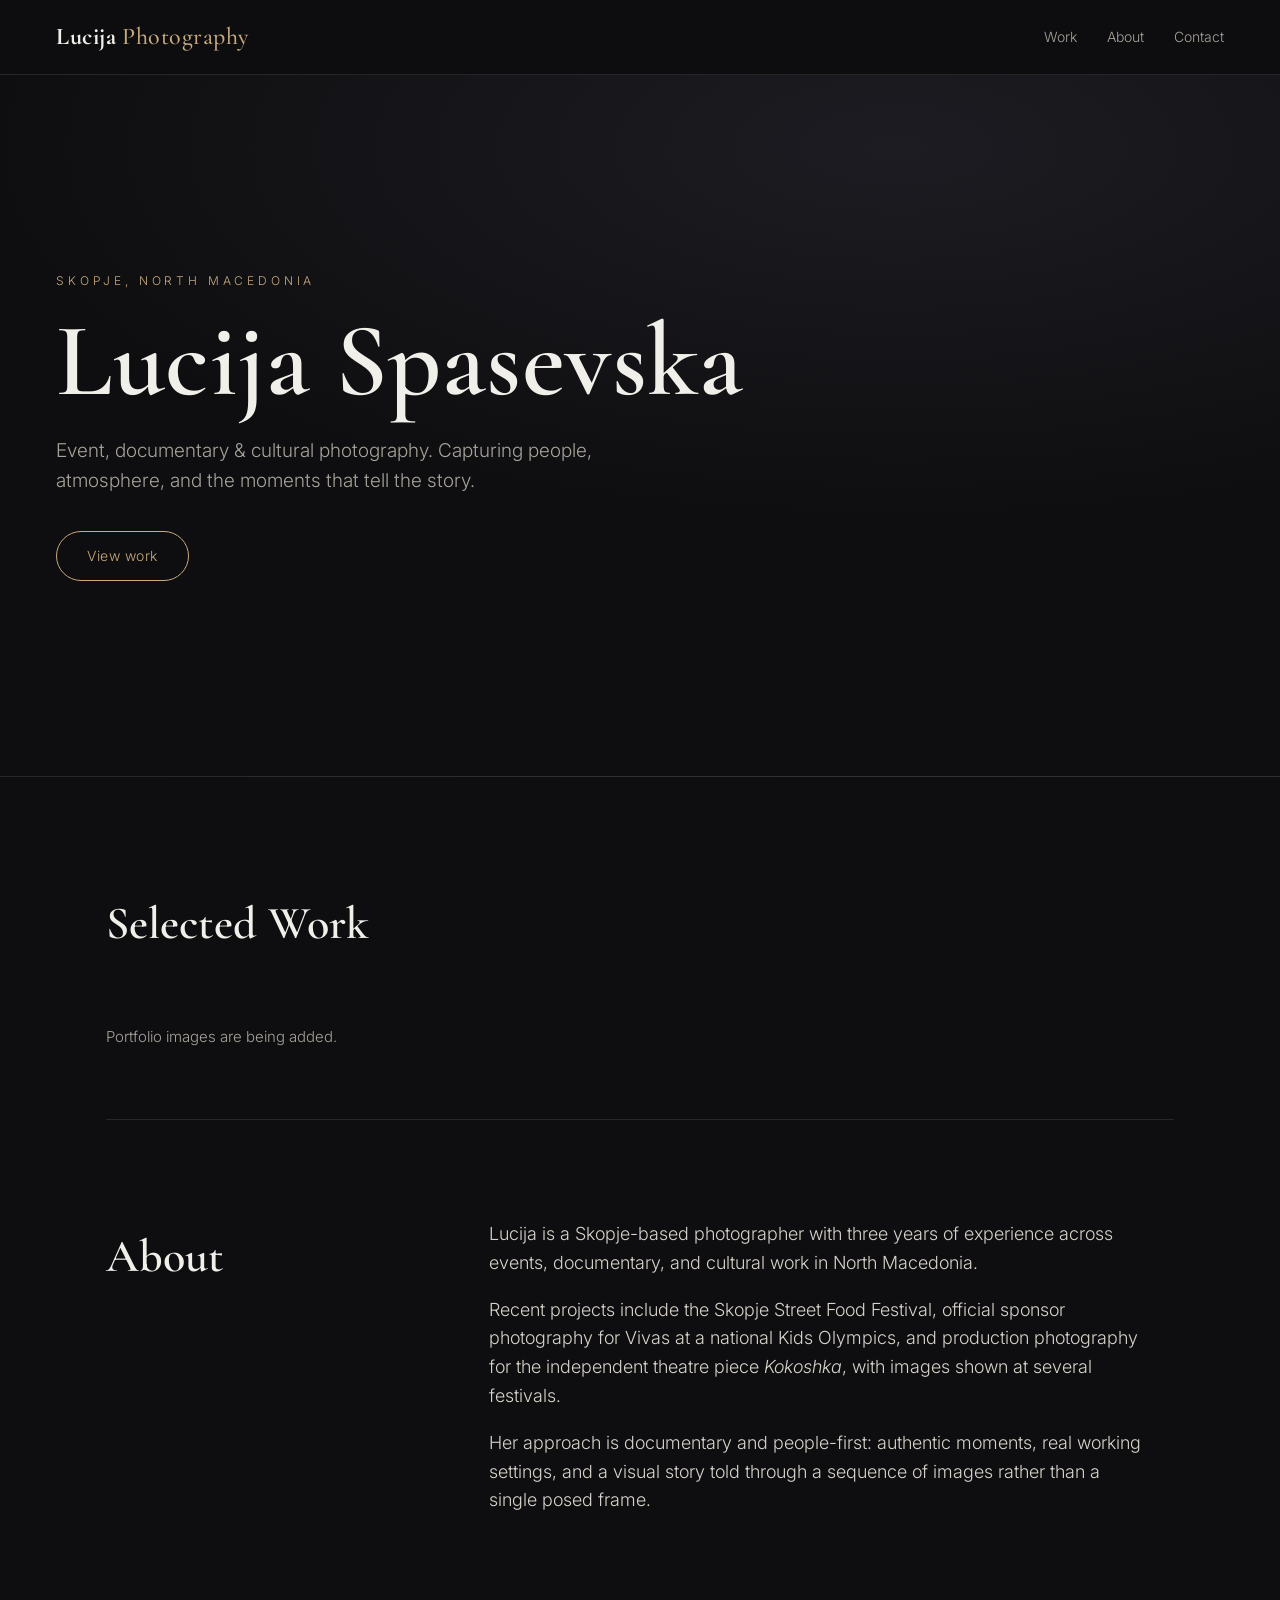
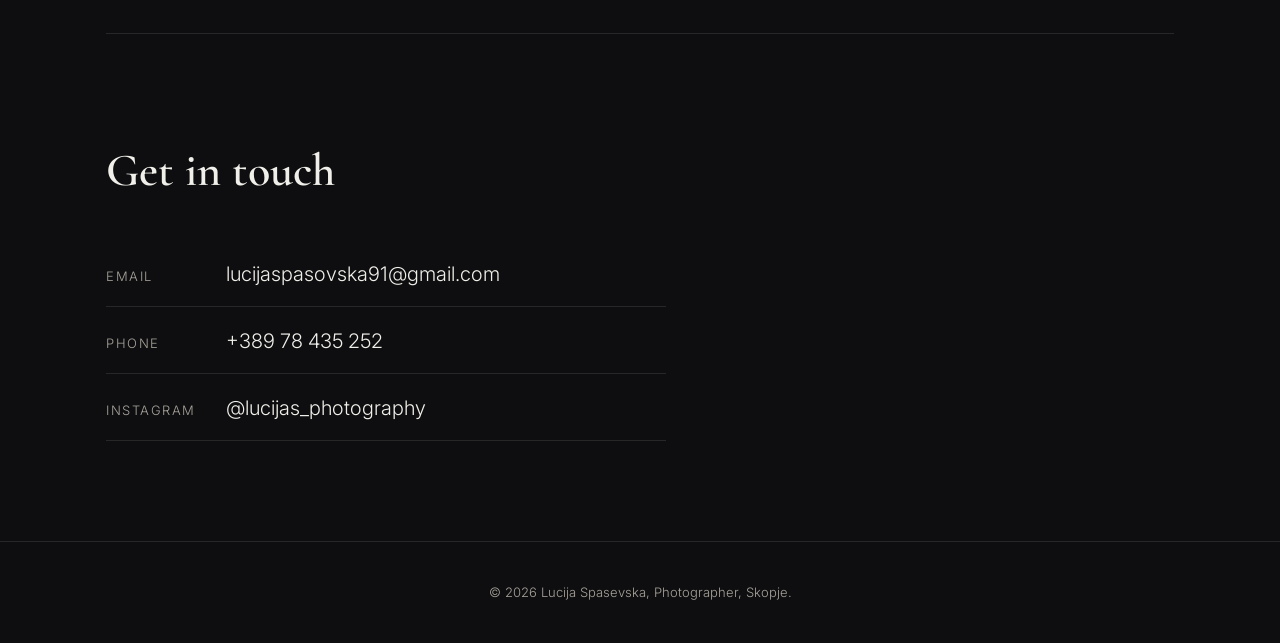
==== index.html @ f5b69bd1 "Portfolio scaffold for Lucija Spasevska (hero, gallery, lightbox, about, contact)" ====
<!DOCTYPE html>
<html lang="en">
<head>
<meta charset="UTF-8">
<meta name="viewport" content="width=device-width, initial-scale=1.0">
<title>Lucija Photography | Event, Documentary & Cultural Photography, Skopje</title>
<meta name="description" content="Lucija Spasevska is a Skopje-based photographer specialising in event, documentary, and cultural photography across North Macedonia.">
<meta property="og:title" content="Lucija Photography">
<meta property="og:description" content="Event, documentary and cultural photography, Skopje, North Macedonia.">
<meta property="og:type" content="website">
<link rel="preconnect" href="https://fonts.googleapis.com">
<link rel="preconnect" href="https://fonts.gstatic.com" crossorigin>
<link href="https://fonts.googleapis.com/css2?family=Cormorant+Garamond:wght@500;600;700&family=Inter:wght@300;400;500&display=swap" rel="stylesheet">
<link rel="stylesheet" href="assets/style.css">
</head>
<body>
<header class="nav">
  <a href="#top" class="brand">Lucija<span>Photography</span></a>
  <nav>
    <a href="#work">Work</a>
    <a href="#about">About</a>
    <a href="#contact">Contact</a>
  </nav>
</header>

<section id="top" class="hero">
  <div class="hero-inner">
    <p class="eyebrow">Skopje, North Macedonia</p>
    <h1>Lucija Spasevska</h1>
    <p class="lede">Event, documentary &amp; cultural photography. Capturing people, atmosphere, and the moments that tell the story.</p>
    <a href="#work" class="cta">View work</a>
  </div>
</section>

<main>
  <section id="work" class="work">
    <h2 class="section-title">Selected Work</h2>
    <div id="gallery" class="gallery"></div>
    <p id="gallery-empty" class="gallery-empty" hidden>Portfolio images are being added.</p>
  </section>

  <section id="about" class="about">
    <div class="about-grid">
      <div>
        <h2 class="section-title">About</h2>
      </div>
      <div class="about-body">
        <p>Lucija is a Skopje-based photographer with three years of experience across events, documentary, and cultural work in North Macedonia.</p>
        <p>Recent projects include the Skopje Street Food Festival, official sponsor photography for Vivas at a national Kids Olympics, and production photography for the independent theatre piece <em>Kokoshka</em>, with images shown at several festivals.</p>
        <p>Her approach is documentary and people-first: authentic moments, real working settings, and a visual story told through a sequence of images rather than a single posed frame.</p>
      </div>
    </div>
  </section>

  <section id="contact" class="contact">
    <h2 class="section-title">Get in touch</h2>
    <ul class="contact-list">
      <li><span>Email</span><a href="mailto:lucijaspasovska91@gmail.com">lucijaspasovska91@gmail.com</a></li>
      <li><span>Phone</span><a href="tel:+38978435252">+389 78 435 252</a></li>
      <li><span>Instagram</span><a href="https://www.instagram.com/lucijas_photography/" target="_blank" rel="noopener">@lucijas_photography</a></li>
    </ul>
  </section>
</main>

<footer class="footer">
  <p>&copy; <span id="year"></span> Lucija Spasevska, Photographer, Skopje.</p>
</footer>

<div id="lightbox" class="lightbox" hidden>
  <button class="lb-close" aria-label="Close">&times;</button>
  <button class="lb-prev" aria-label="Previous">&#8249;</button>
  <img id="lb-img" src="" alt="">
  <button class="lb-next" aria-label="Next">&#8250;</button>
</div>

<script src="assets/photos.js"></script>
<script src="assets/app.js"></script>
</body>
</html>
---- assets/style.css ----
:root{
  --bg:#0e0e10;
  --bg-soft:#16161a;
  --text:#f1efe9;
  --muted:#a7a39a;
  --accent:#c8a97e;
  --line:rgba(255,255,255,.10);
  --maxw:1180px;
}
*{box-sizing:border-box;margin:0;padding:0}
html{scroll-behavior:smooth}
body{
  background:var(--bg);
  color:var(--text);
  font-family:'Inter',system-ui,sans-serif;
  font-weight:300;
  line-height:1.6;
  -webkit-font-smoothing:antialiased;
}
a{color:inherit;text-decoration:none}
em{font-style:italic}

/* Nav */
.nav{
  position:sticky;top:0;z-index:50;
  display:flex;align-items:center;justify-content:space-between;
  padding:18px clamp(20px,5vw,56px);
  background:rgba(14,14,16,.72);
  backdrop-filter:blur(10px);
  border-bottom:1px solid var(--line);
}
.brand{font-family:'Cormorant Garamond',serif;font-size:24px;font-weight:700;letter-spacing:.5px}
.brand span{color:var(--accent);margin-left:6px;font-weight:500}
.nav nav a{margin-left:26px;font-size:14px;color:var(--muted);transition:color .2s}
.nav nav a:hover{color:var(--text)}

/* Hero */
.hero{
  min-height:78vh;display:flex;align-items:center;
  padding:0 clamp(20px,5vw,56px);
  background:radial-gradient(120% 90% at 70% 10%,#1d1c22 0%,var(--bg) 60%);
  border-bottom:1px solid var(--line);
}
.hero-inner{max-width:var(--maxw);margin:0 auto;width:100%}
.eyebrow{text-transform:uppercase;letter-spacing:.32em;font-size:12px;color:var(--accent);margin-bottom:18px}
.hero h1{
  font-family:'Cormorant Garamond',serif;
  font-weight:600;
  font-size:clamp(48px,9vw,104px);
  line-height:1.02;letter-spacing:.5px;
}
.lede{max-width:560px;margin:22px 0 34px;color:var(--muted);font-size:clamp(16px,2vw,19px)}
.cta{
  display:inline-block;border:1px solid var(--accent);color:var(--accent);
  padding:13px 30px;border-radius:40px;font-size:14px;letter-spacing:.04em;
  transition:all .25s;
}
.cta:hover{background:var(--accent);color:#1a1813}

/* Sections */
main{max-width:var(--maxw);margin:0 auto;padding:0 clamp(20px,5vw,56px)}
.section-title{
  font-family:'Cormorant Garamond',serif;font-weight:600;
  font-size:clamp(30px,5vw,46px);margin:0 0 34px;
}
.work{padding:clamp(64px,9vw,110px) 0 40px}

/* Gallery (masonry via CSS columns) */
.gallery{column-count:3;column-gap:16px}
@media(max-width:900px){.gallery{column-count:2}}
@media(max-width:560px){.gallery{column-count:1}}
.gallery figure{
  break-inside:avoid;margin:0 0 16px;position:relative;
  overflow:hidden;border-radius:6px;cursor:pointer;background:var(--bg-soft);
}
.gallery img{
  width:100%;display:block;transition:transform .5s ease,filter .5s ease;
  filter:saturate(.96);
}
.gallery figure:hover img{transform:scale(1.04);filter:saturate(1.05)}
.gallery figcaption{
  position:absolute;left:0;right:0;bottom:0;
  padding:34px 16px 14px;font-size:13px;color:#fff;
  background:linear-gradient(transparent,rgba(0,0,0,.7));
  opacity:0;transition:opacity .3s;
}
.gallery figure:hover figcaption{opacity:1}
.gallery-empty{color:var(--muted);font-size:15px;padding:30px 0}

/* About */
.about{padding:clamp(60px,8vw,100px) 0;border-top:1px solid var(--line)}
.about-grid{display:grid;grid-template-columns:1fr 2fr;gap:40px}
@media(max-width:760px){.about-grid{grid-template-columns:1fr;gap:10px}}
.about-body p{margin-bottom:18px;color:#d7d3ca;font-size:clamp(16px,1.8vw,18px);max-width:60ch}

/* Contact */
.contact{padding:clamp(60px,8vw,100px) 0;border-top:1px solid var(--line)}
.contact-list{list-style:none;display:grid;gap:2px;max-width:560px}
.contact-list li{
  display:grid;grid-template-columns:120px 1fr;align-items:baseline;
  padding:16px 0;border-bottom:1px solid var(--line);
}
.contact-list span{color:var(--muted);font-size:13px;text-transform:uppercase;letter-spacing:.12em}
.contact-list a{font-size:clamp(16px,2vw,20px);transition:color .2s}
.contact-list a:hover{color:var(--accent)}

/* Footer */
.footer{
  text-align:center;padding:40px 20px;color:var(--muted);font-size:13px;
  border-top:1px solid var(--line);
}

/* Lightbox */
.lightbox{
  position:fixed;inset:0;z-index:100;
  background:rgba(8,8,10,.94);
  display:flex;align-items:center;justify-content:center;
}
.lightbox[hidden]{display:none}
.lightbox img{max-width:90vw;max-height:86vh;border-radius:4px;box-shadow:0 20px 60px rgba(0,0,0,.6)}
.lightbox button{
  position:absolute;background:none;border:none;color:#fff;cursor:pointer;
  font-size:40px;line-height:1;opacity:.75;transition:opacity .2s;padding:14px;
}
.lightbox button:hover{opacity:1}
.lb-close{top:14px;right:22px;font-size:34px}
.lb-prev{left:10px;top:50%;transform:translateY(-50%);font-size:56px}
.lb-next{right:10px;top:50%;transform:translateY(-50%);font-size:56px}
@media(max-width:560px){.lb-prev,.lb-next{font-size:40px}}
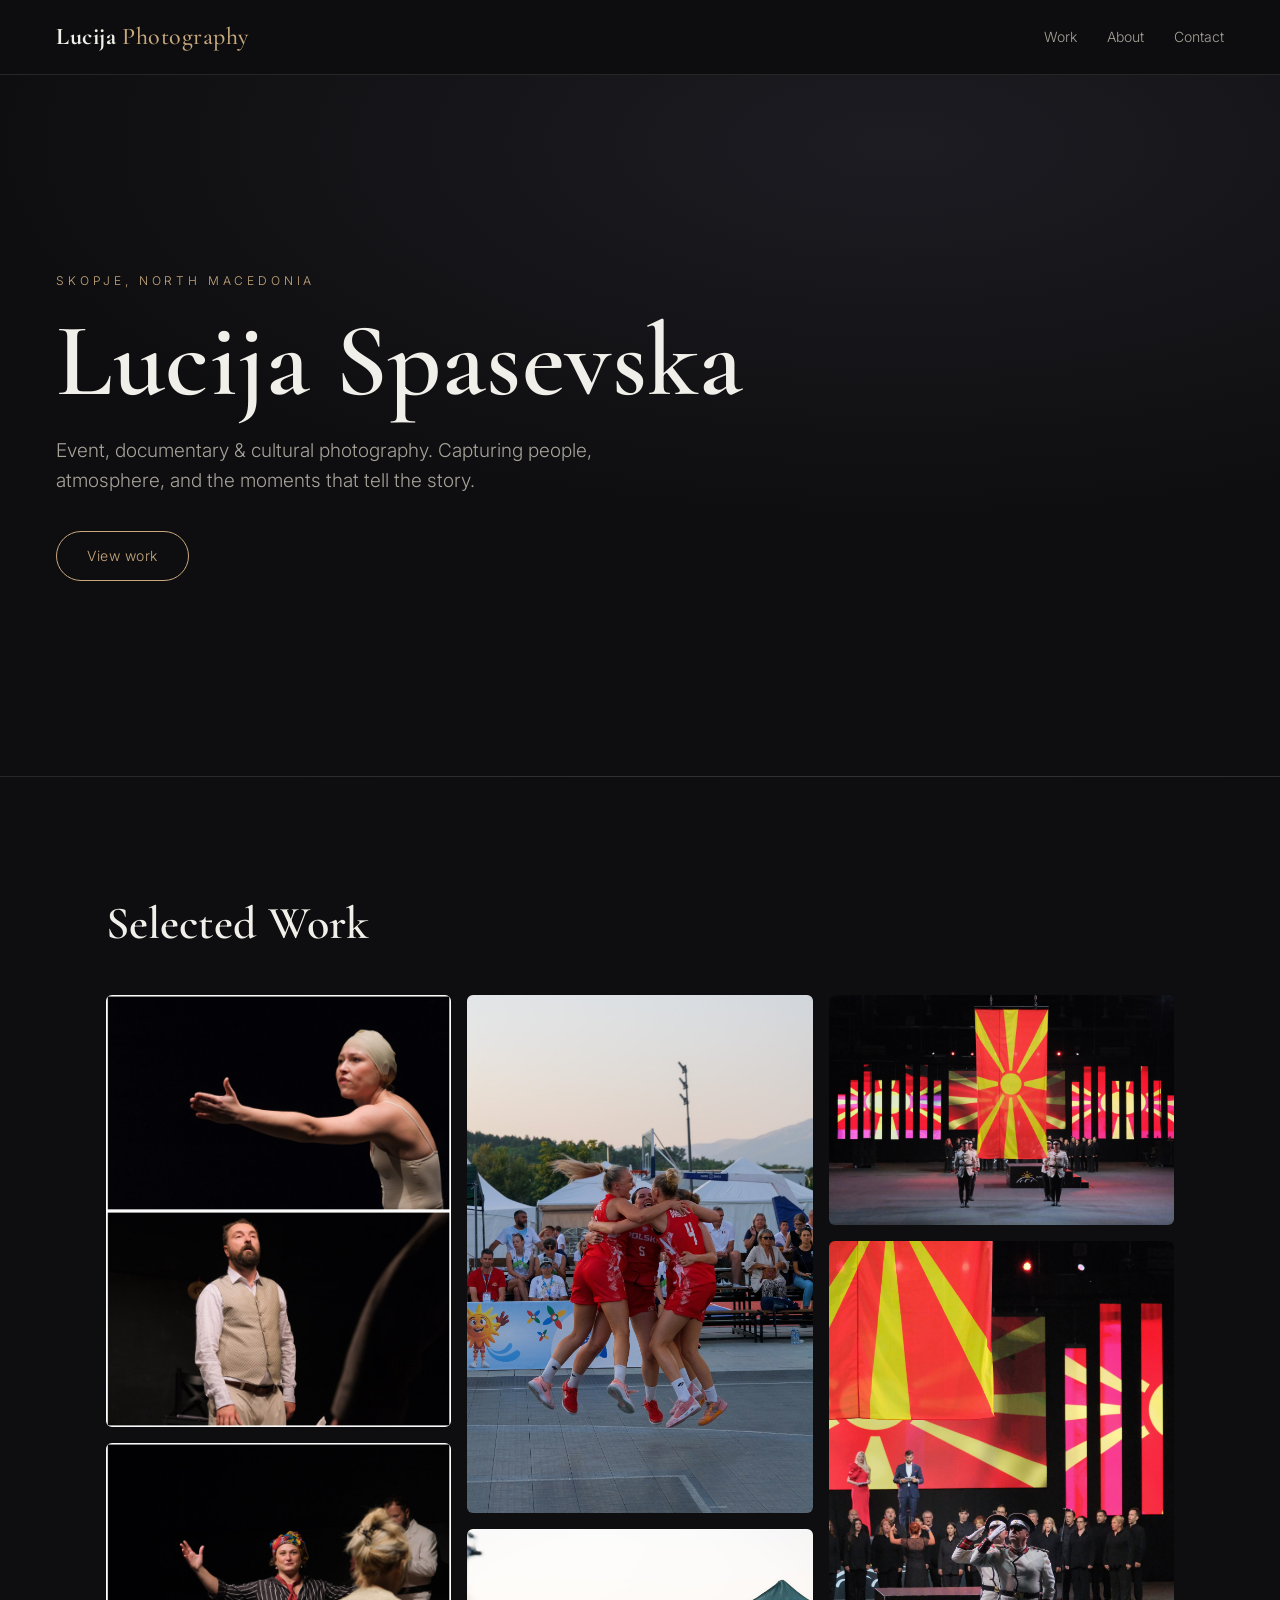
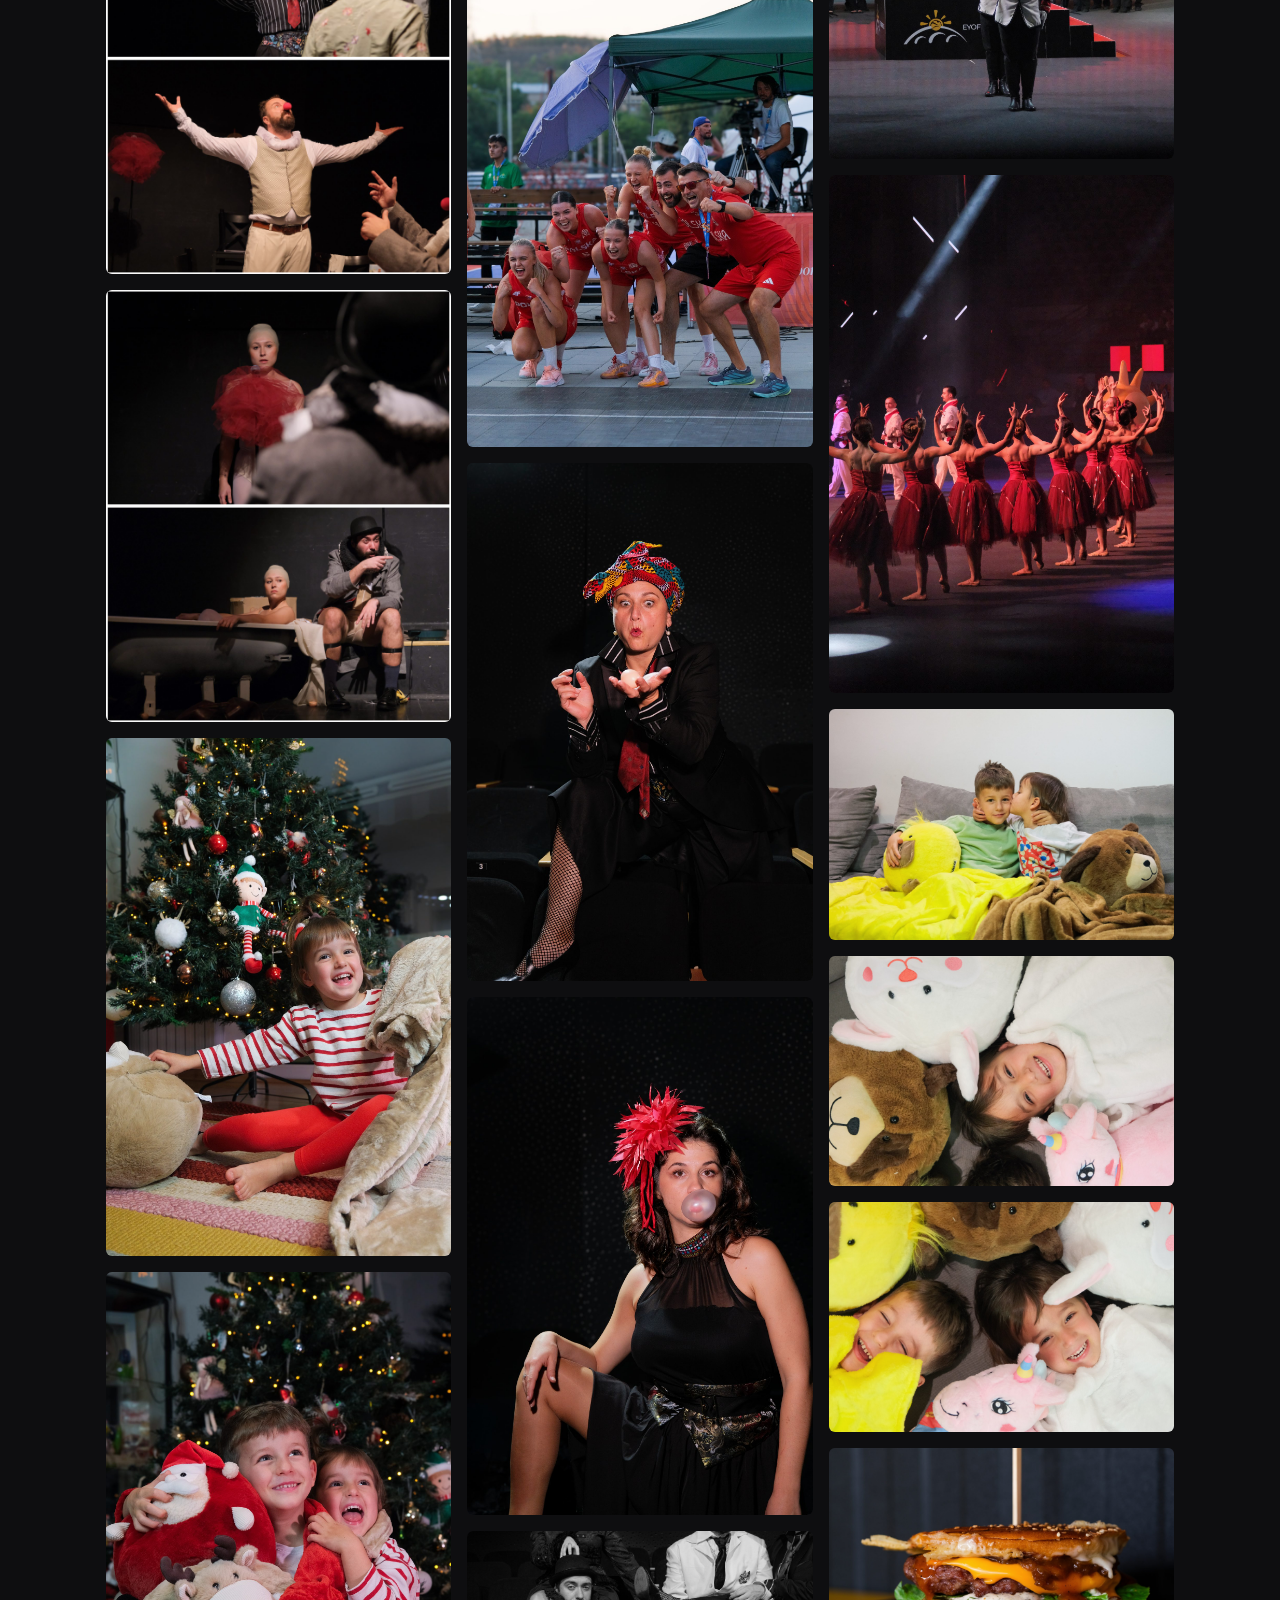
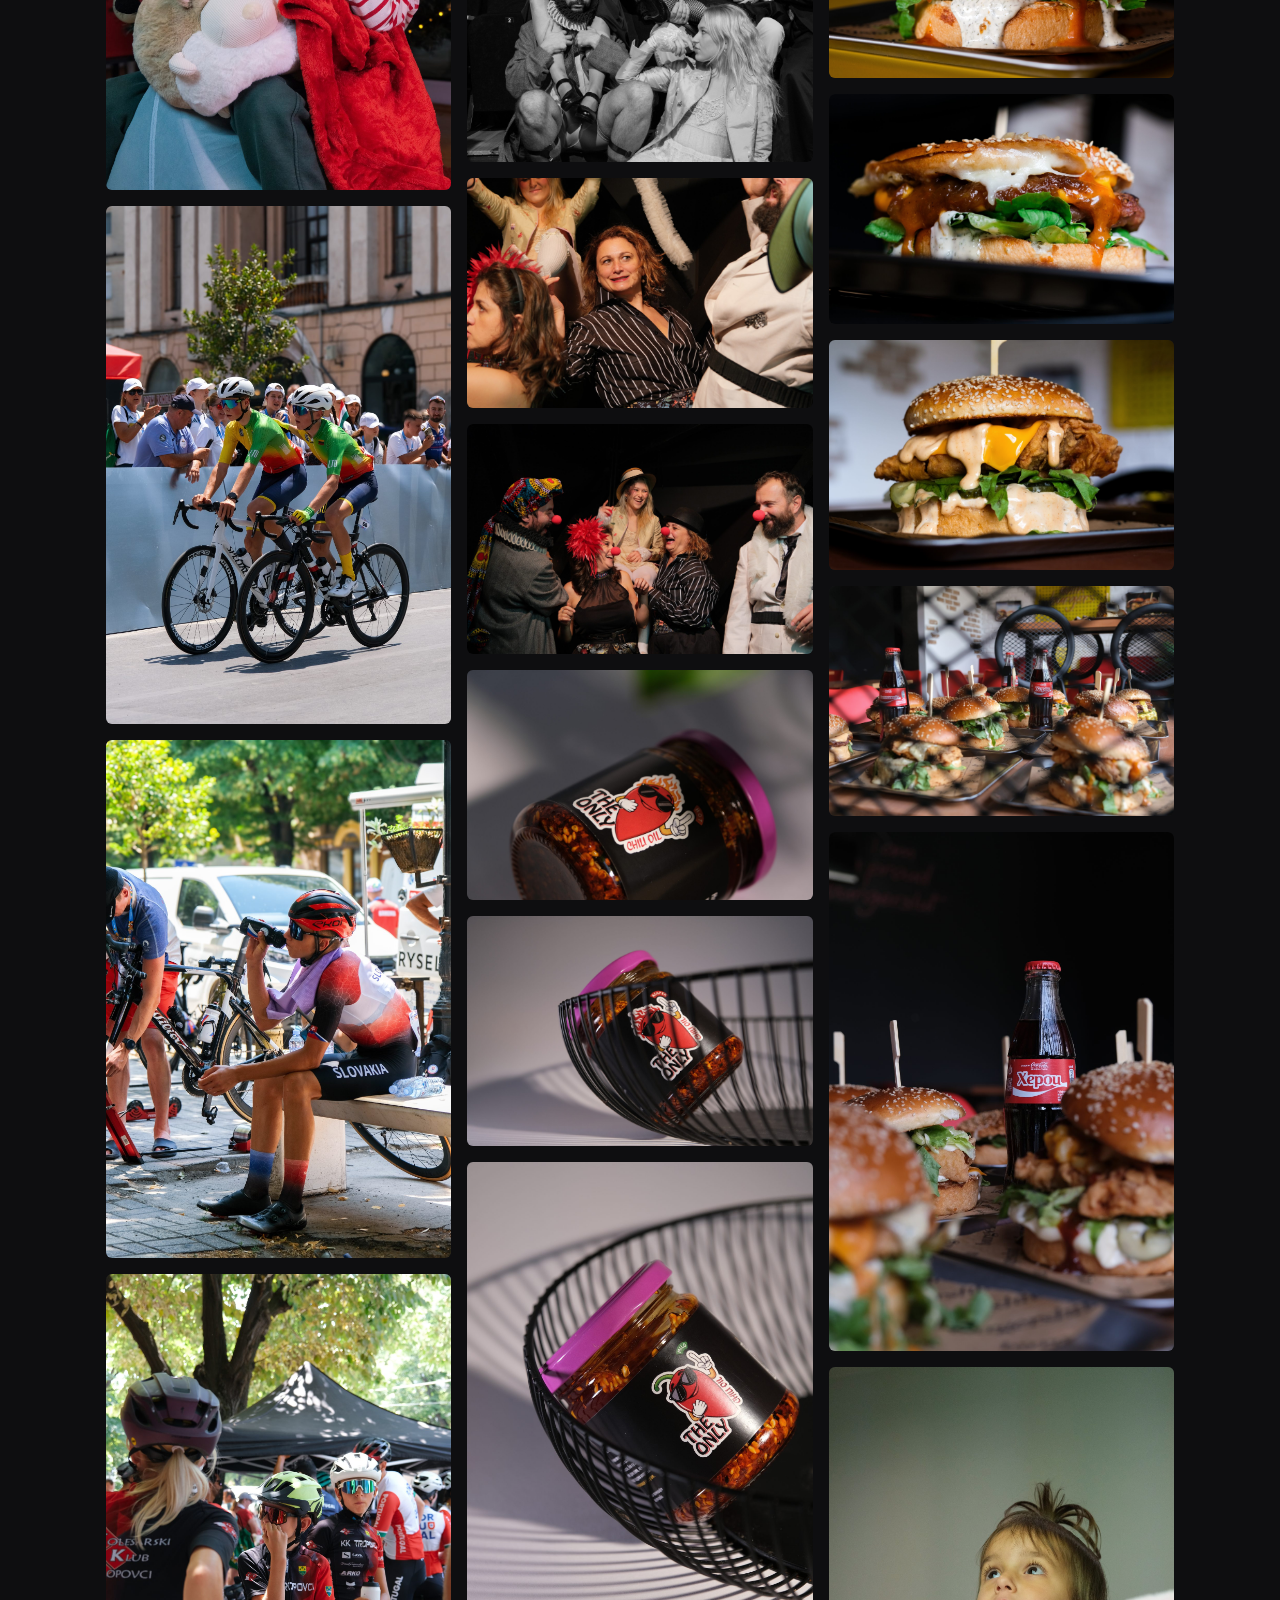
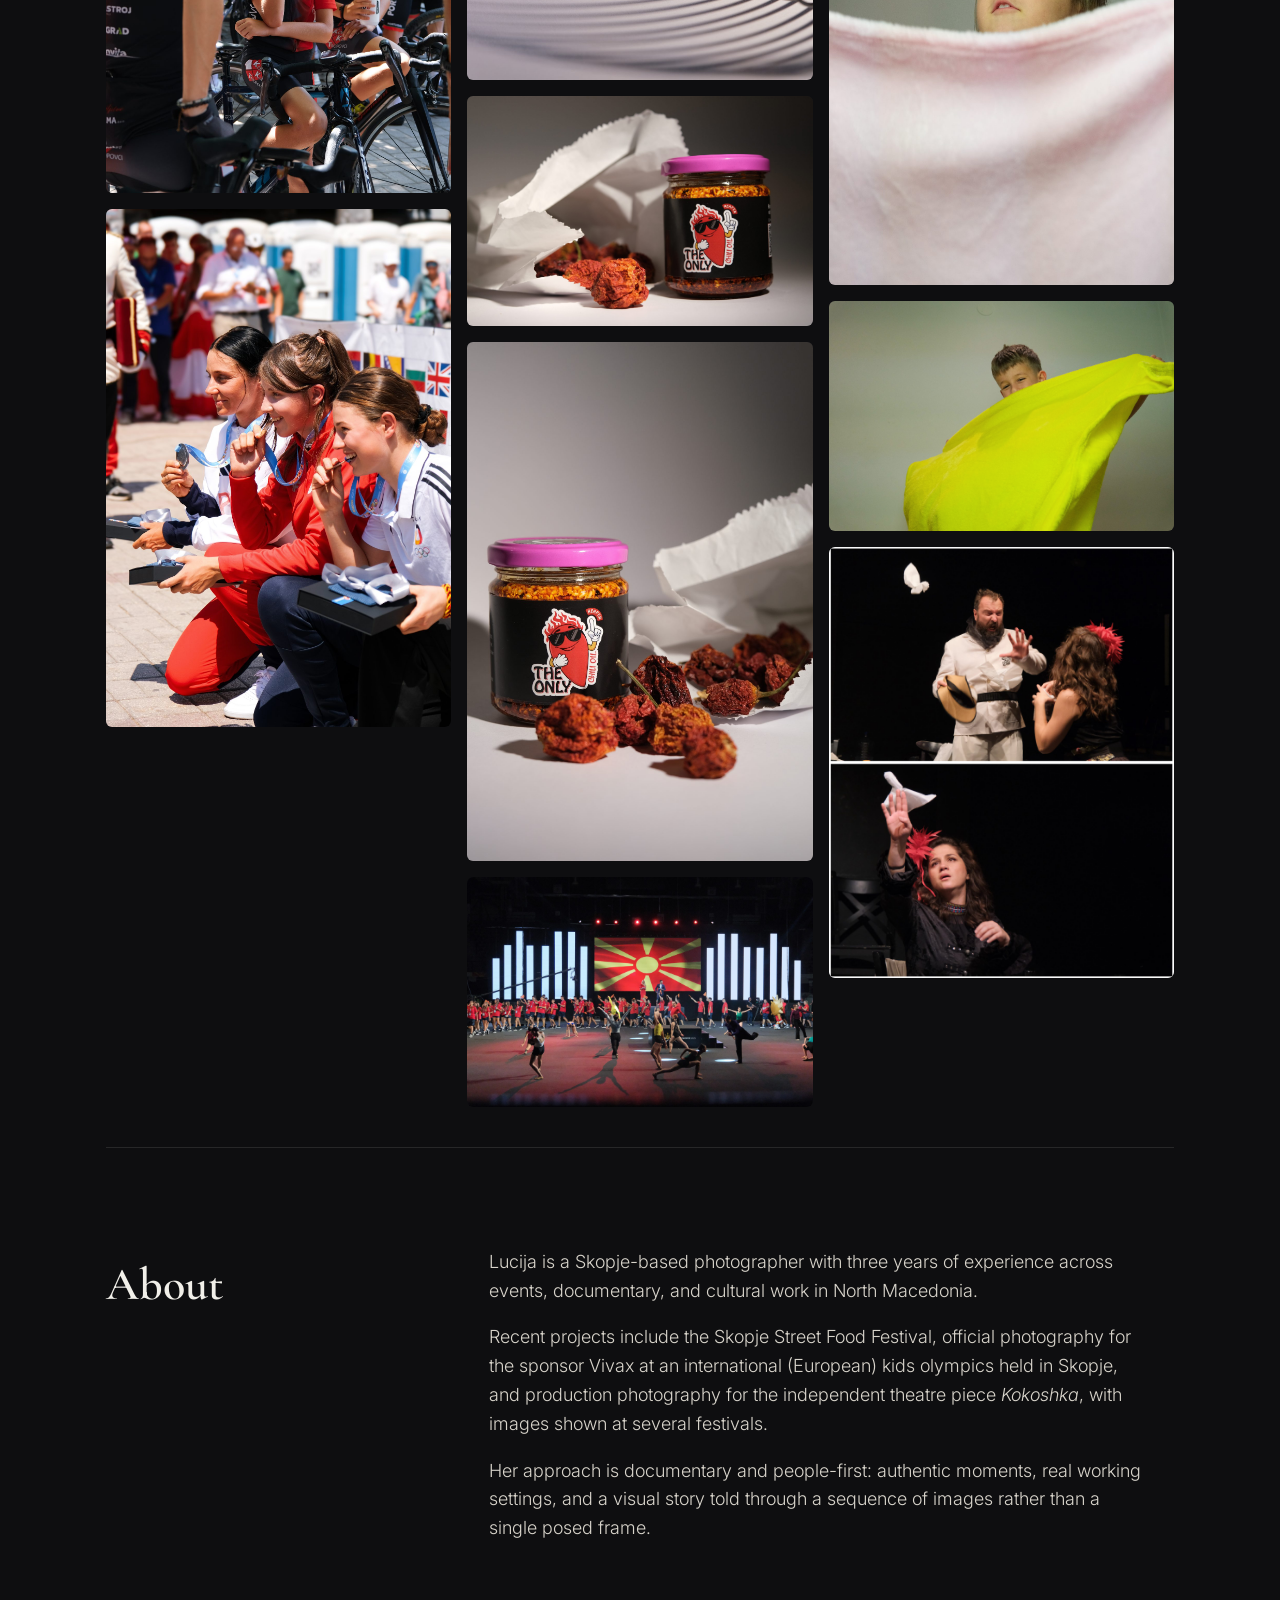
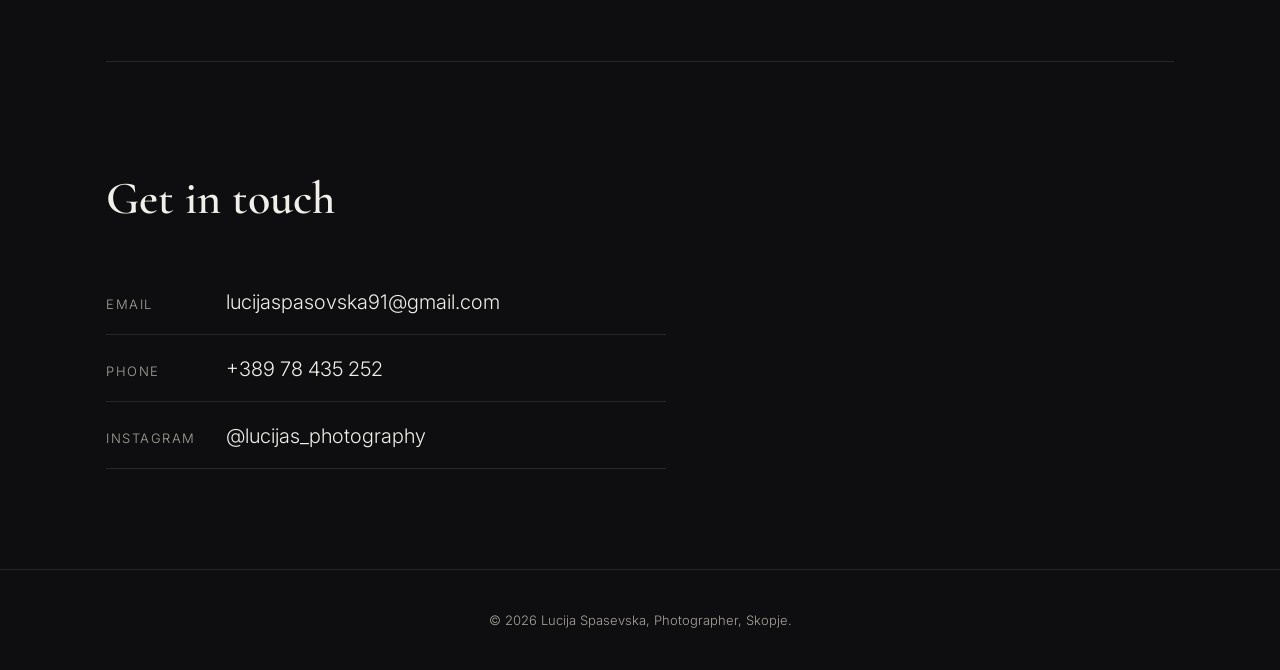
==== commit 130ff7bd: "Add 36 portfolio photos; correct Vivax / international (European) olympics wording" ====
--- a/index.html
+++ b/index.html
@@ -46,7 +46,7 @@
       </div>
       <div class="about-body">
         <p>Lucija is a Skopje-based photographer with three years of experience across events, documentary, and cultural work in North Macedonia.</p>
-        <p>Recent projects include the Skopje Street Food Festival, official sponsor photography for Vivas at a national Kids Olympics, and production photography for the independent theatre piece <em>Kokoshka</em>, with images shown at several festivals.</p>
+        <p>Recent projects include the Skopje Street Food Festival, official photography for the sponsor Vivax at an international (European) kids olympics held in Skopje, and production photography for the independent theatre piece <em>Kokoshka</em>, with images shown at several festivals.</p>
         <p>Her approach is documentary and people-first: authentic moments, real working settings, and a visual story told through a sequence of images rather than a single posed frame.</p>
       </div>
     </div>
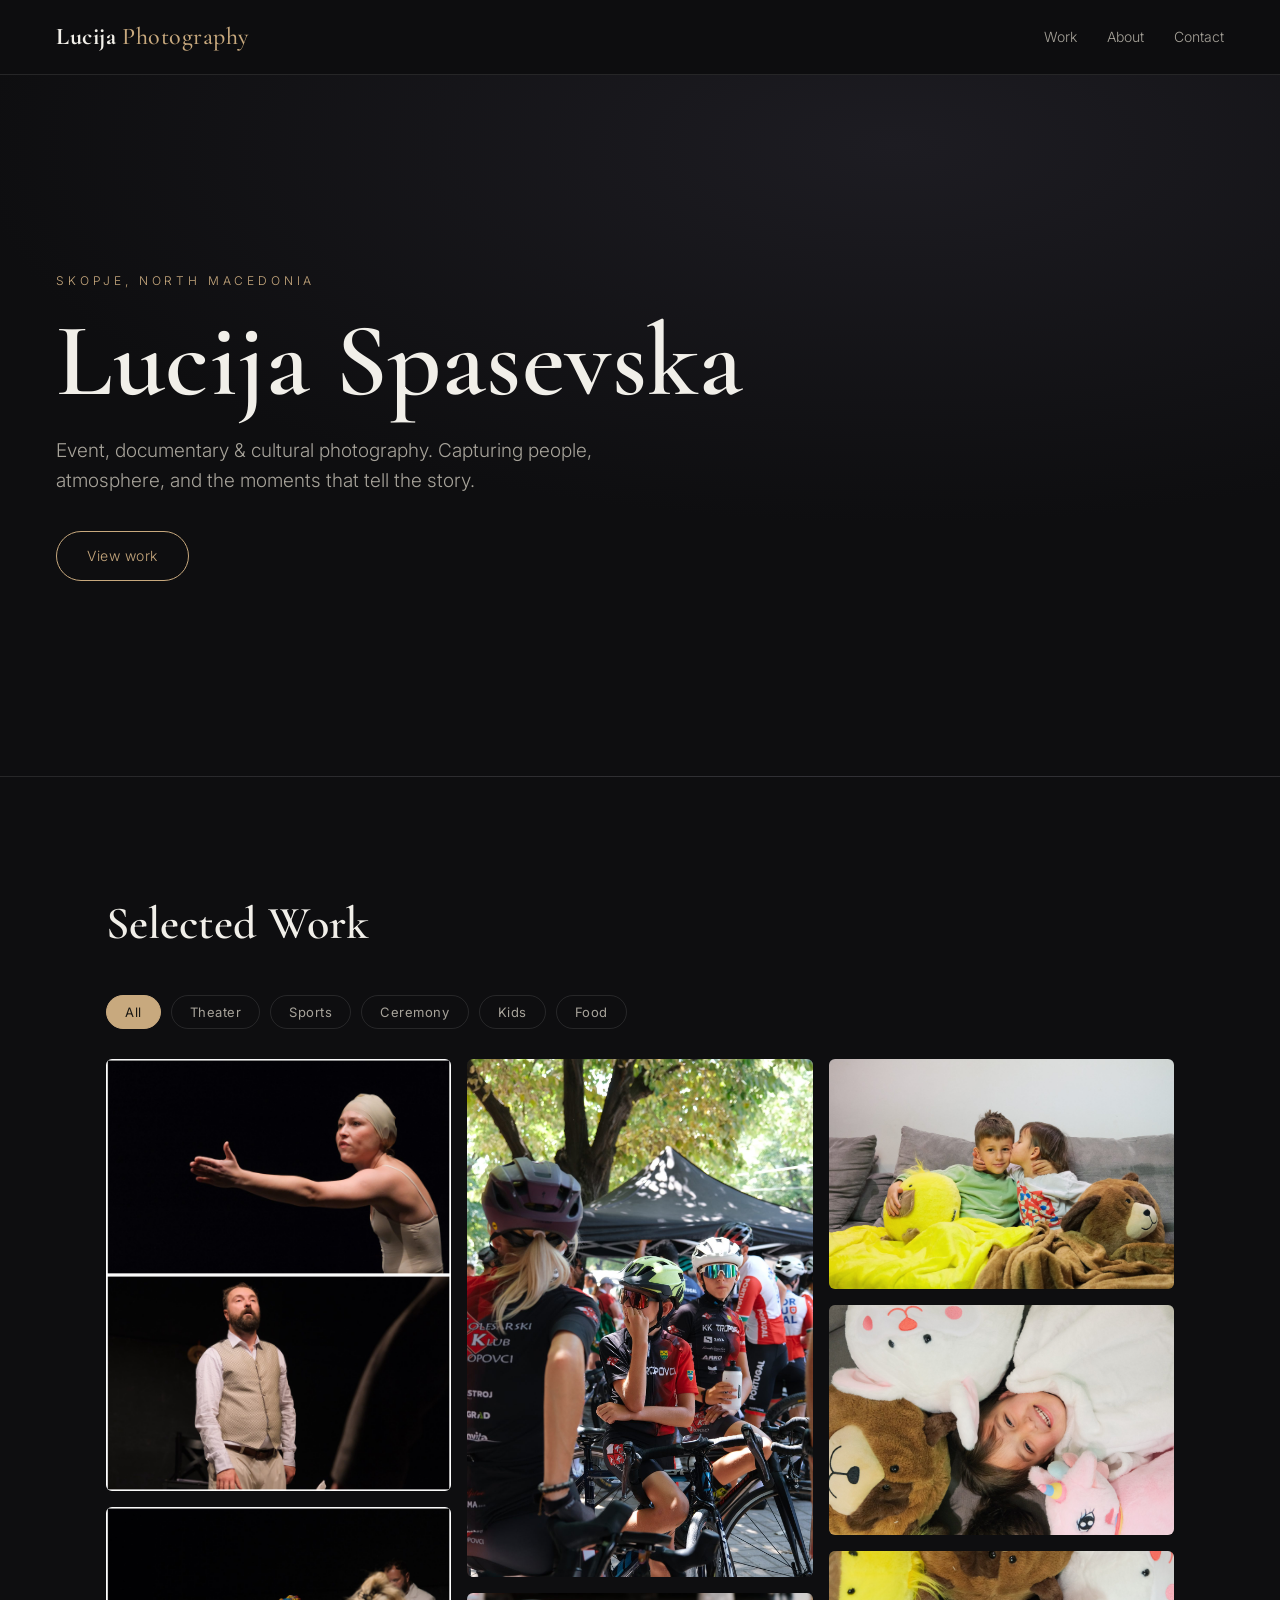
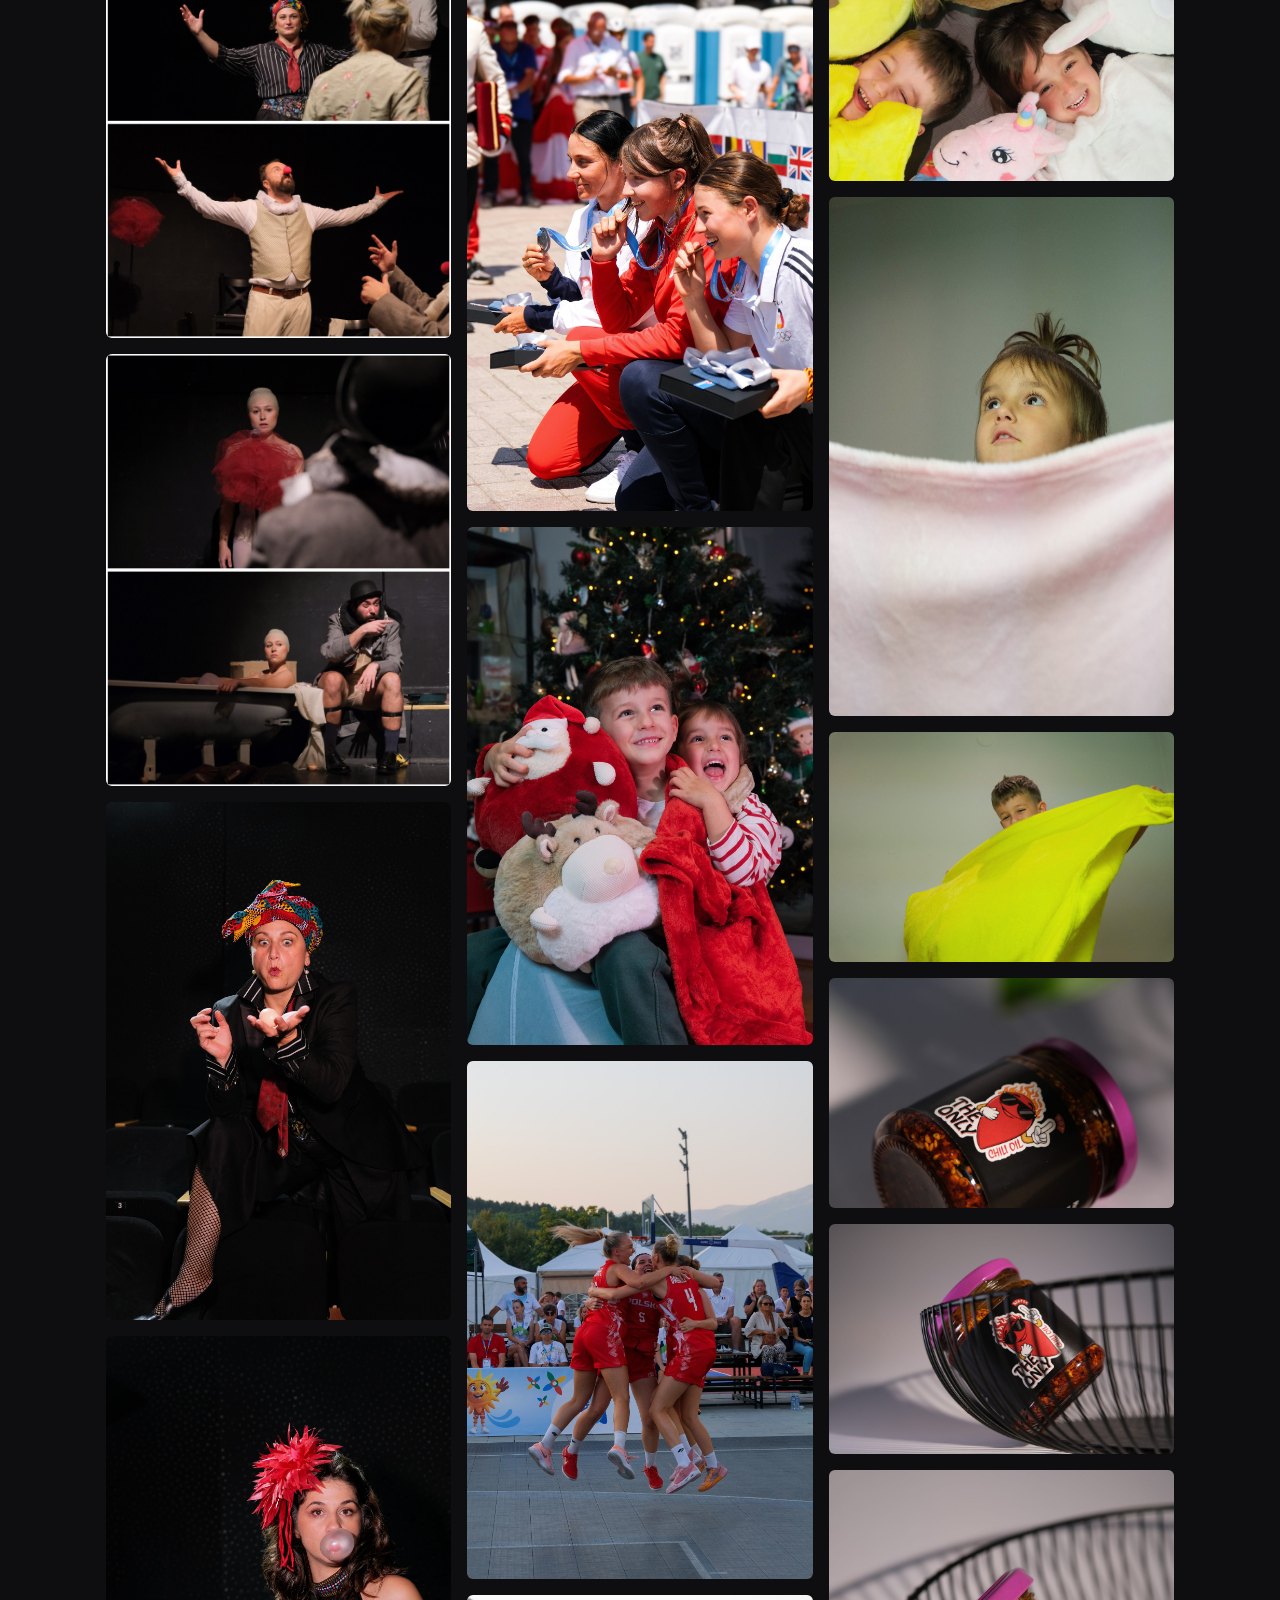
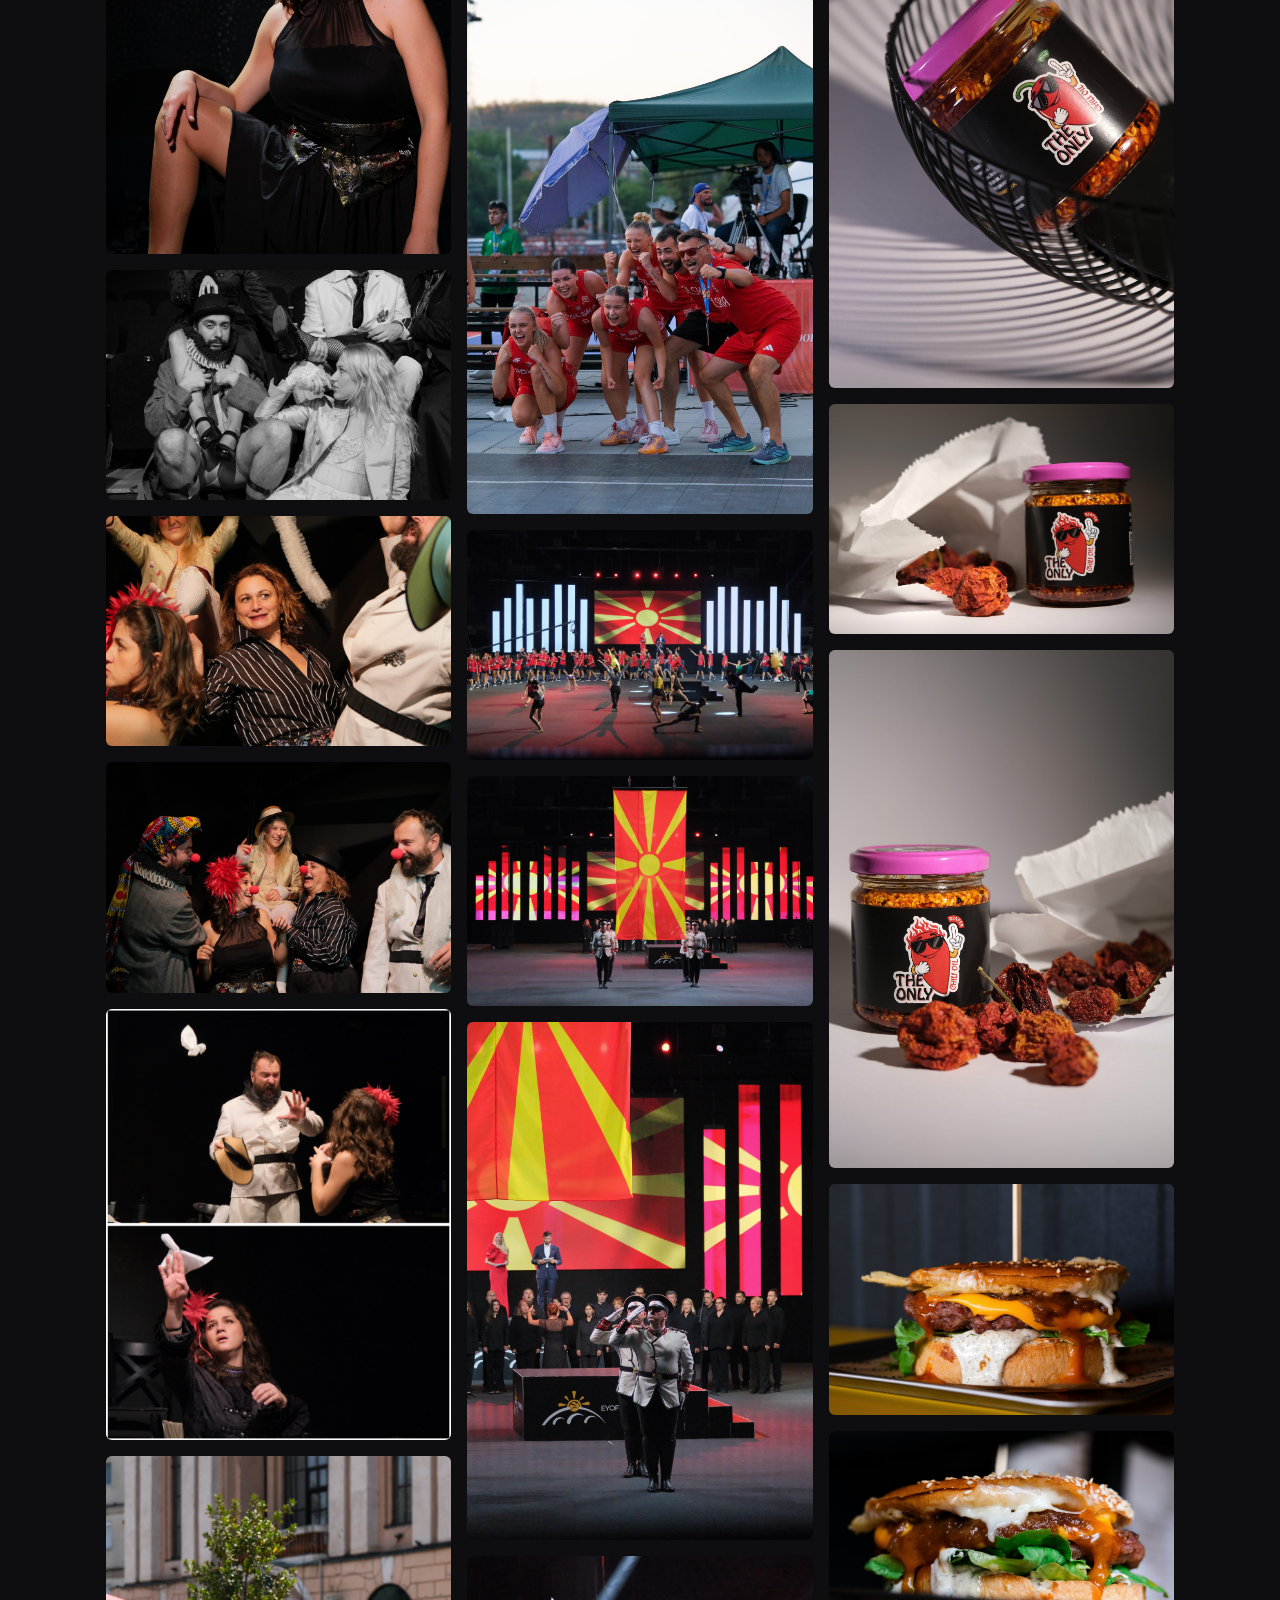
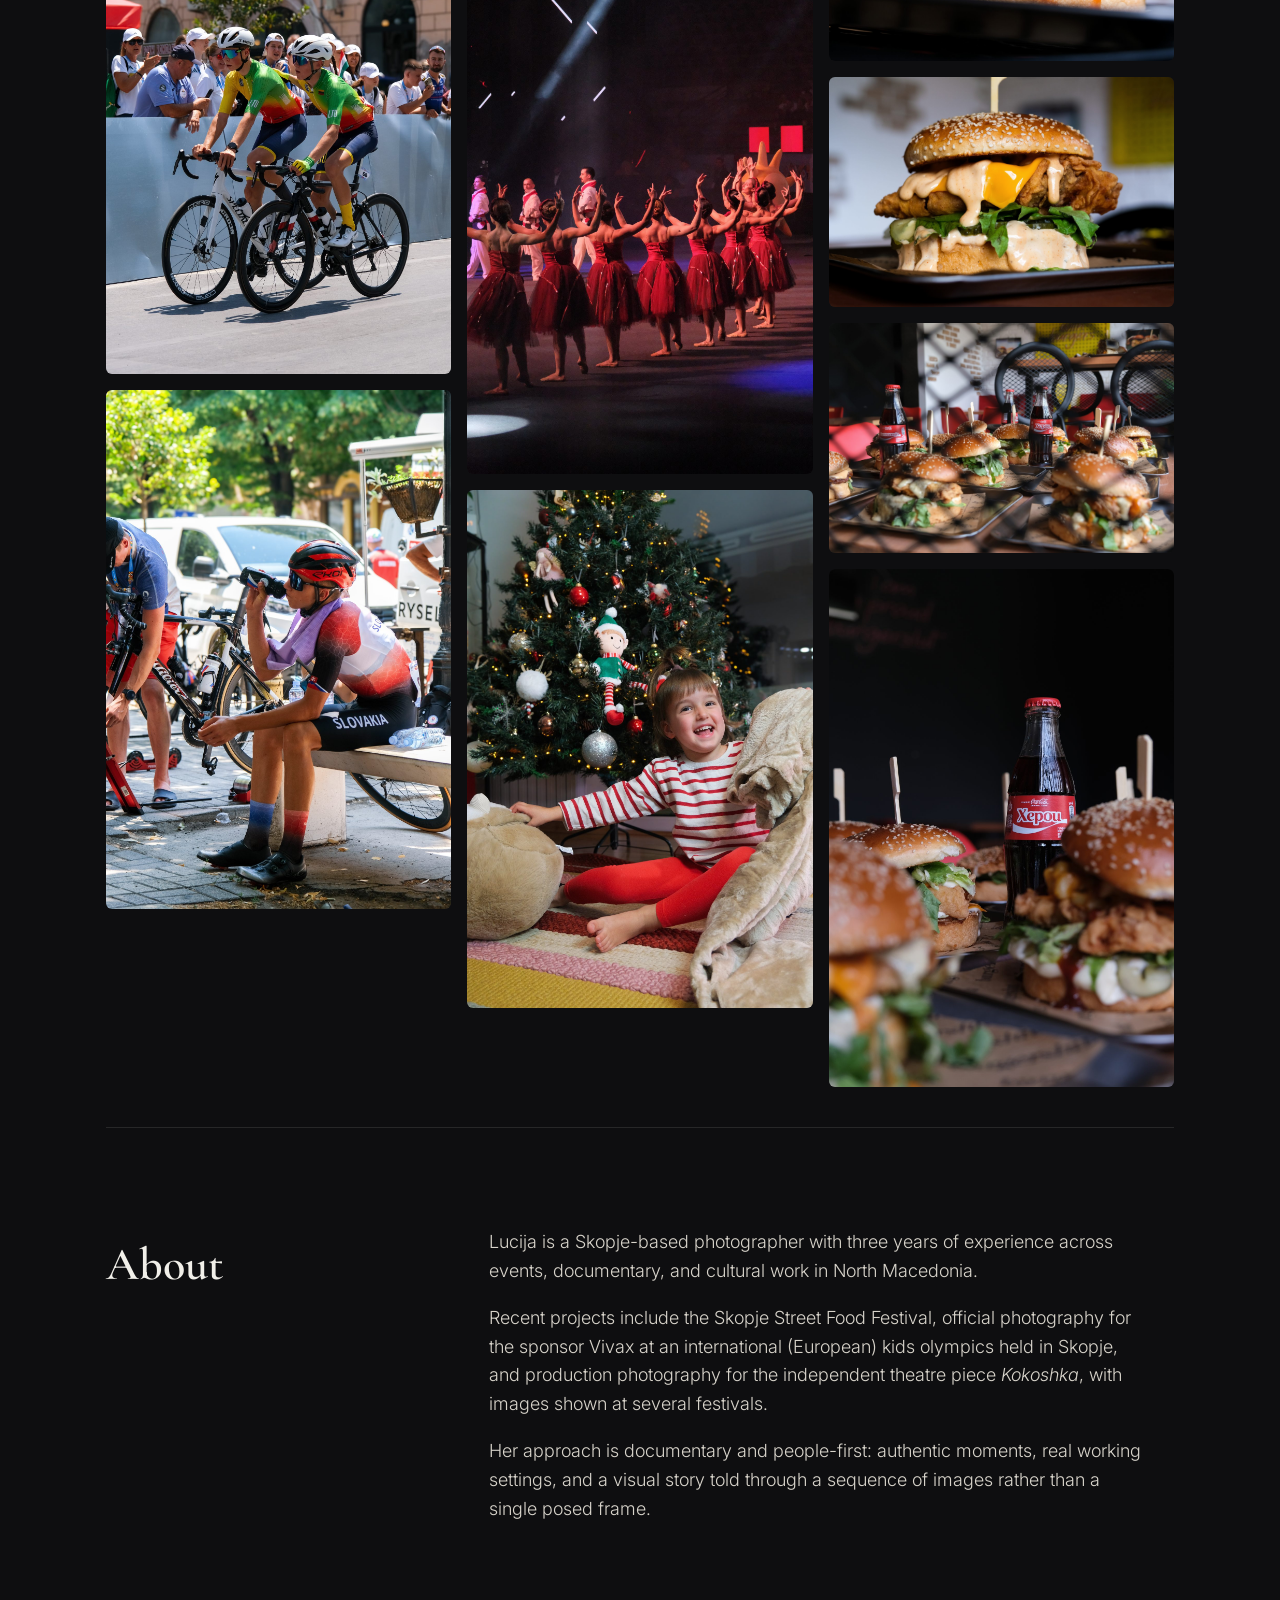
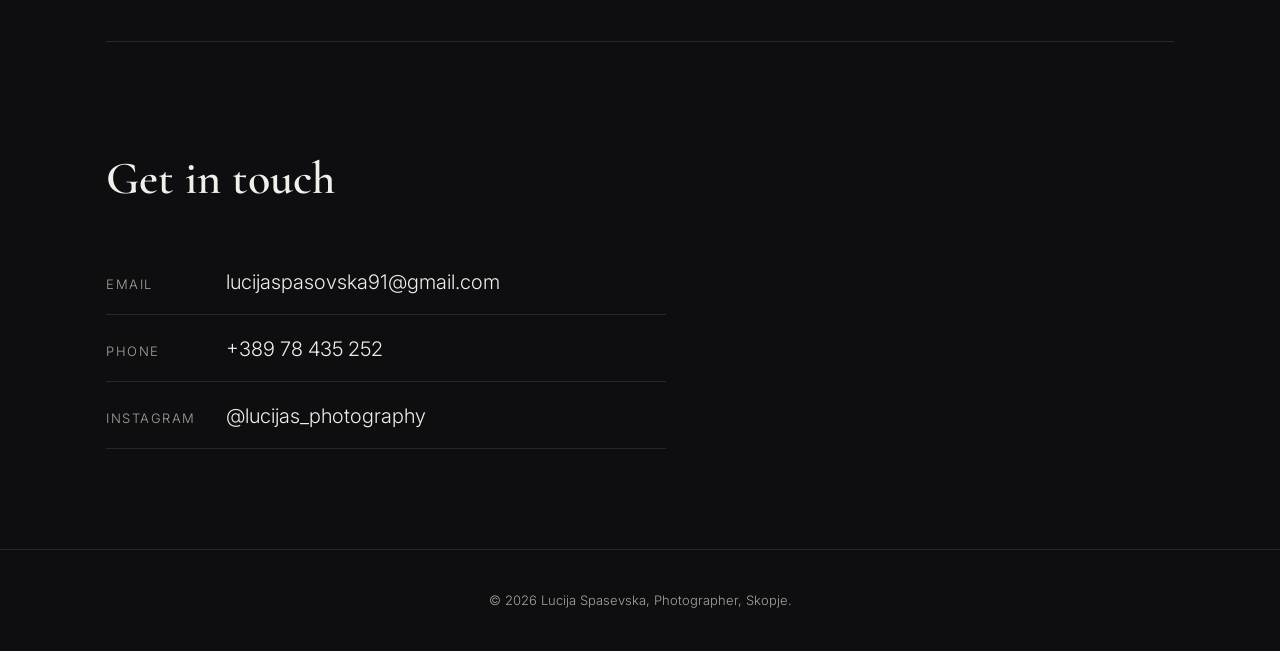
==== commit 5405fffe: "Organize gallery by category with filter bar (theater/sports/ceremony/kids/food)" ====
--- a/index.html
+++ b/index.html
@@ -35,6 +35,14 @@
 <main>
   <section id="work" class="work">
     <h2 class="section-title">Selected Work</h2>
+    <div class="filters" id="filters">
+      <button class="filter active" data-cat="all">All</button>
+      <button class="filter" data-cat="theater">Theater</button>
+      <button class="filter" data-cat="sports">Sports</button>
+      <button class="filter" data-cat="ceremony">Ceremony</button>
+      <button class="filter" data-cat="kids">Kids</button>
+      <button class="filter" data-cat="food">Food</button>
+    </div>
     <div id="gallery" class="gallery"></div>
     <p id="gallery-empty" class="gallery-empty" hidden>Portfolio images are being added.</p>
   </section>
--- a/assets/style.css
+++ b/assets/style.css
@@ -65,6 +65,16 @@
 }
 .work{padding:clamp(64px,9vw,110px) 0 40px}
 
+/* Category filters */
+.filters{display:flex;flex-wrap:wrap;gap:10px;margin:0 0 30px}
+.filter{
+  background:none;border:1px solid var(--line);color:var(--muted);
+  padding:8px 18px;border-radius:30px;font-family:'Inter',sans-serif;
+  font-size:13px;letter-spacing:.04em;cursor:pointer;transition:all .2s;
+}
+.filter:hover{color:var(--text);border-color:var(--muted)}
+.filter.active{background:var(--accent);color:#1a1813;border-color:var(--accent)}
+
 /* Gallery (masonry via CSS columns) */
 .gallery{column-count:3;column-gap:16px}
 @media(max-width:900px){.gallery{column-count:2}}
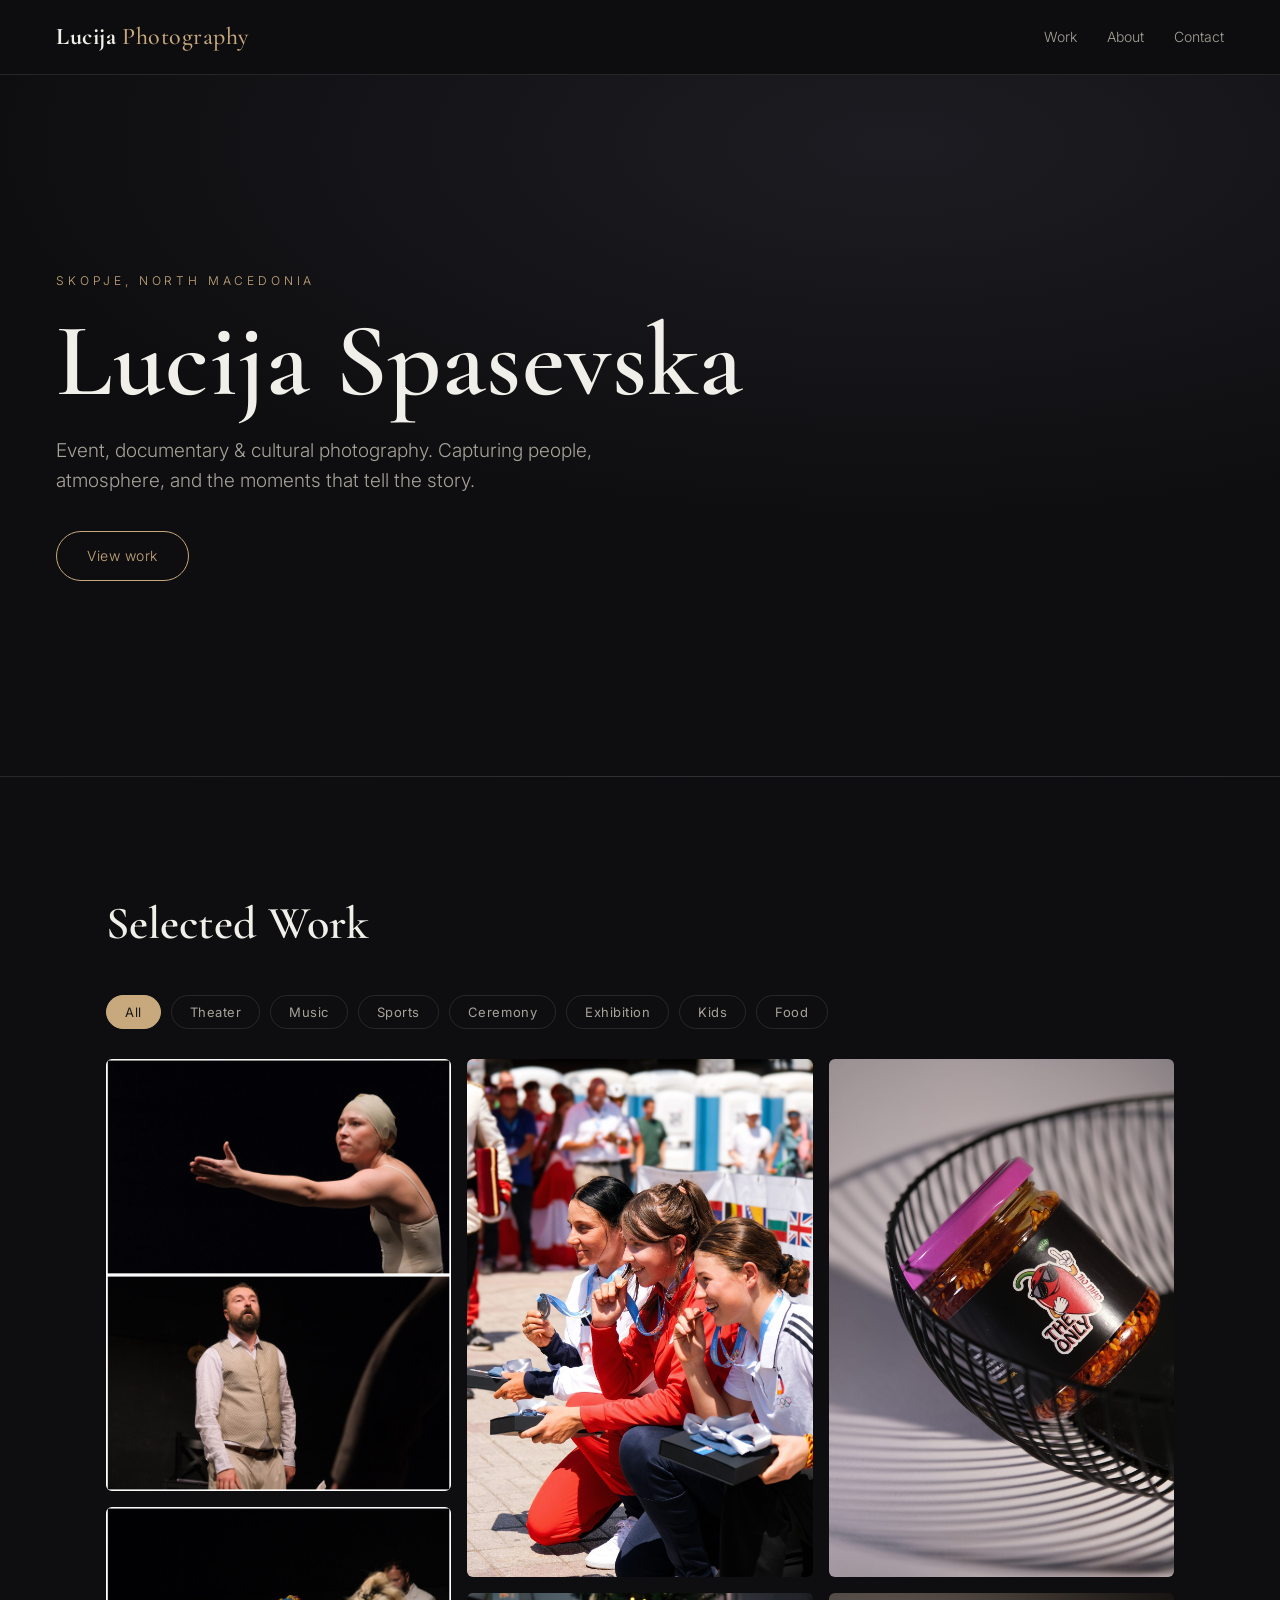
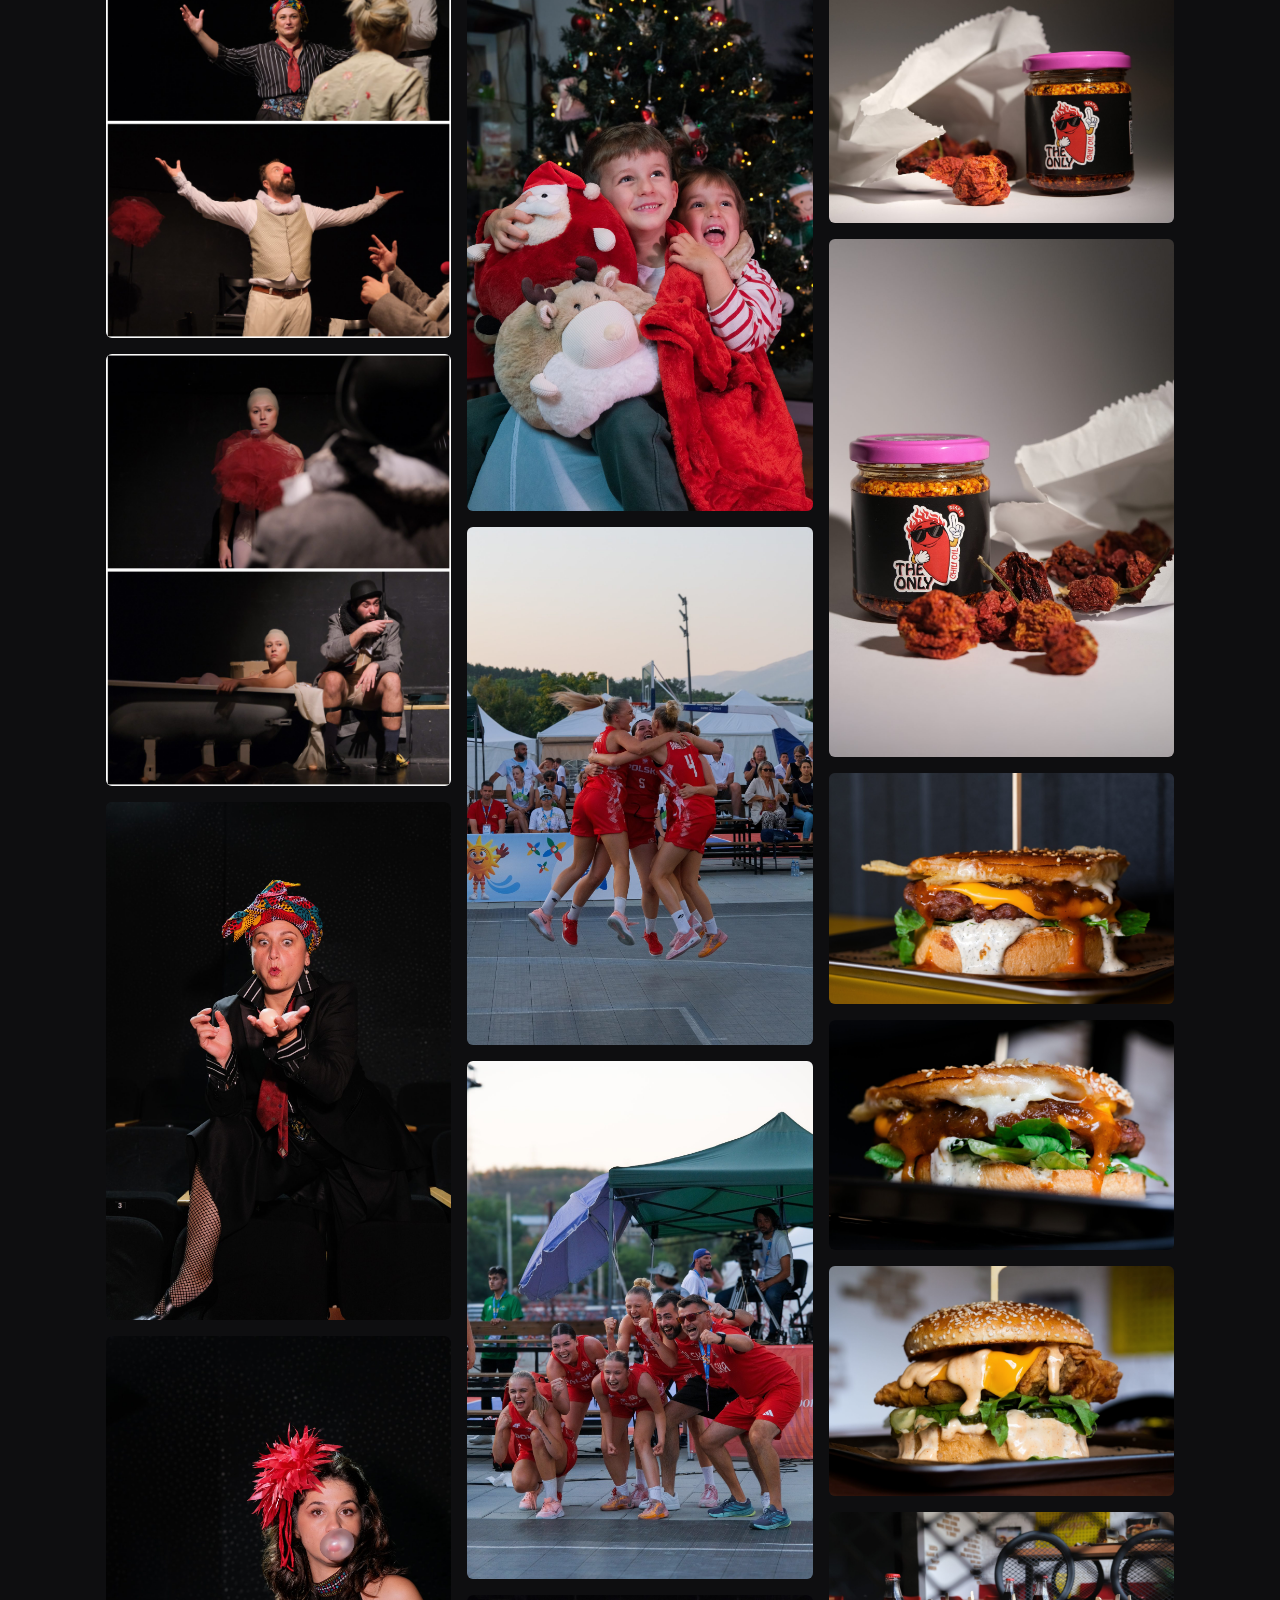
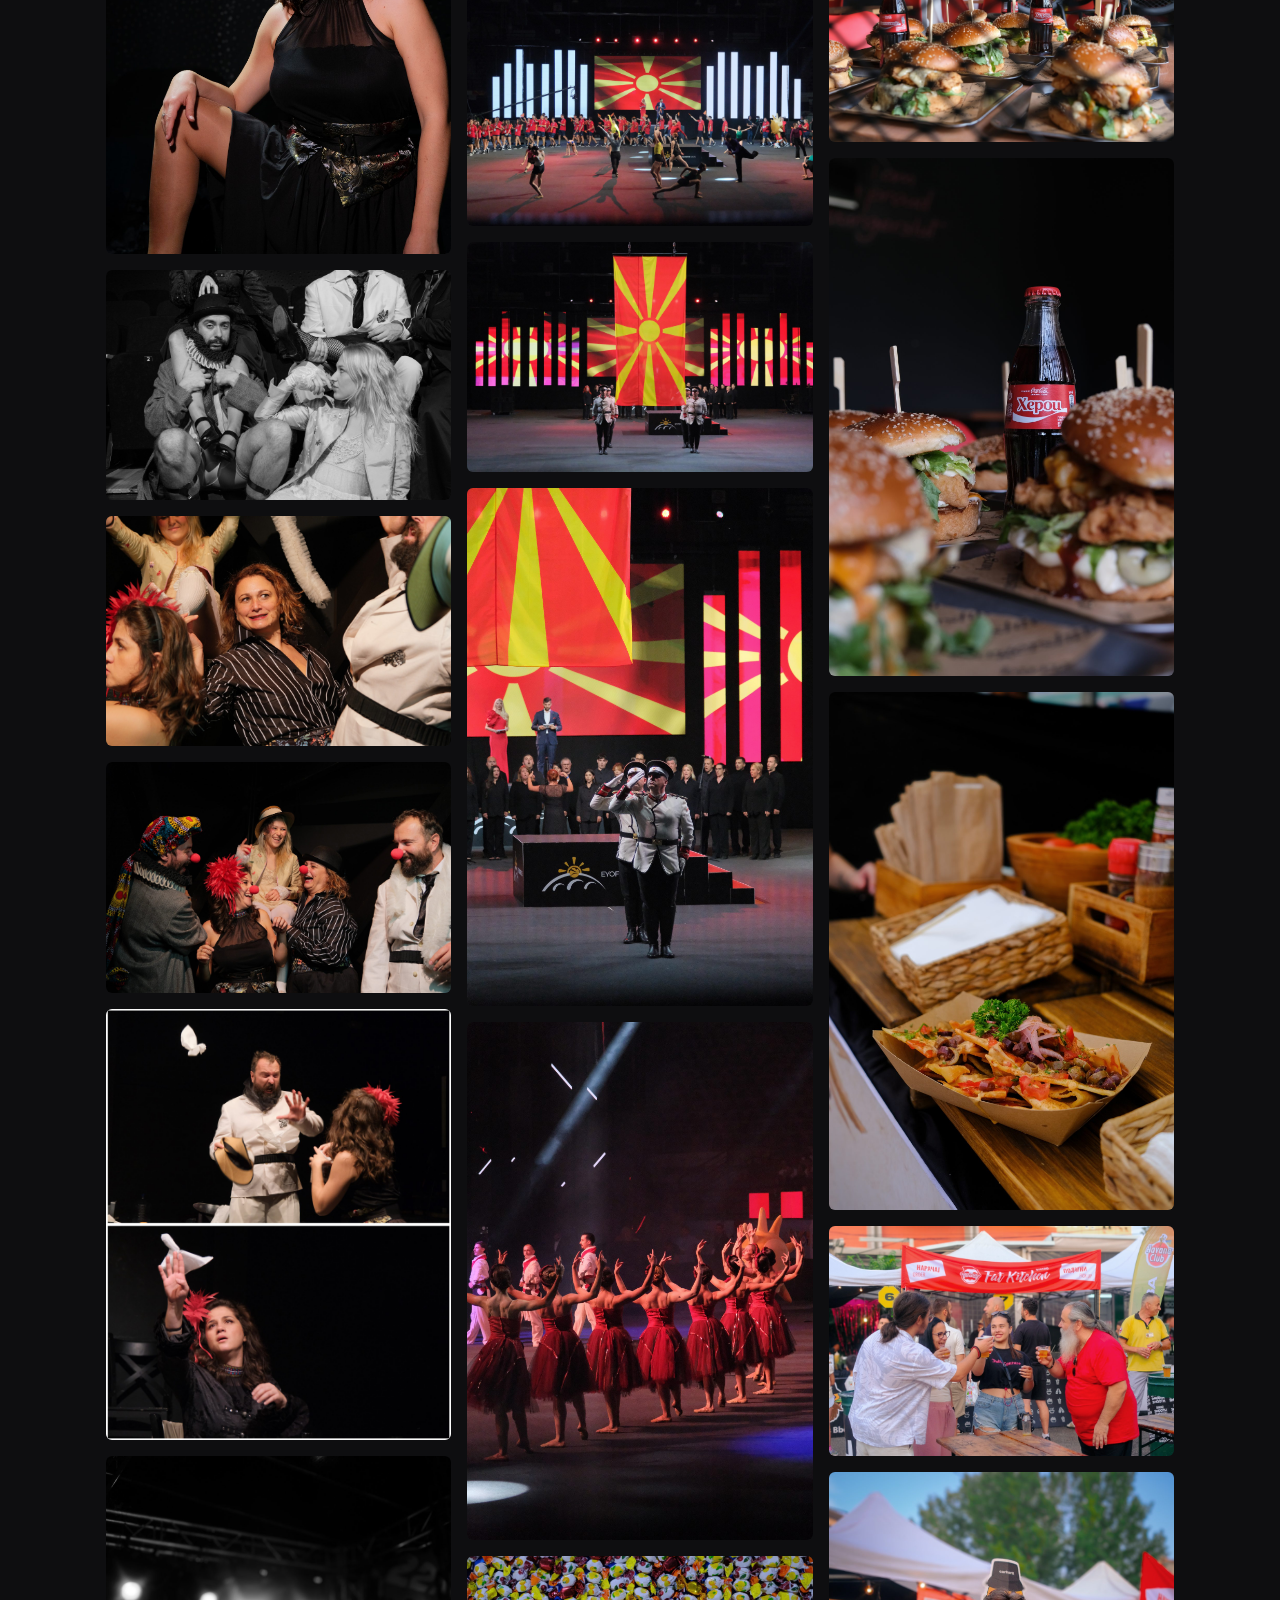
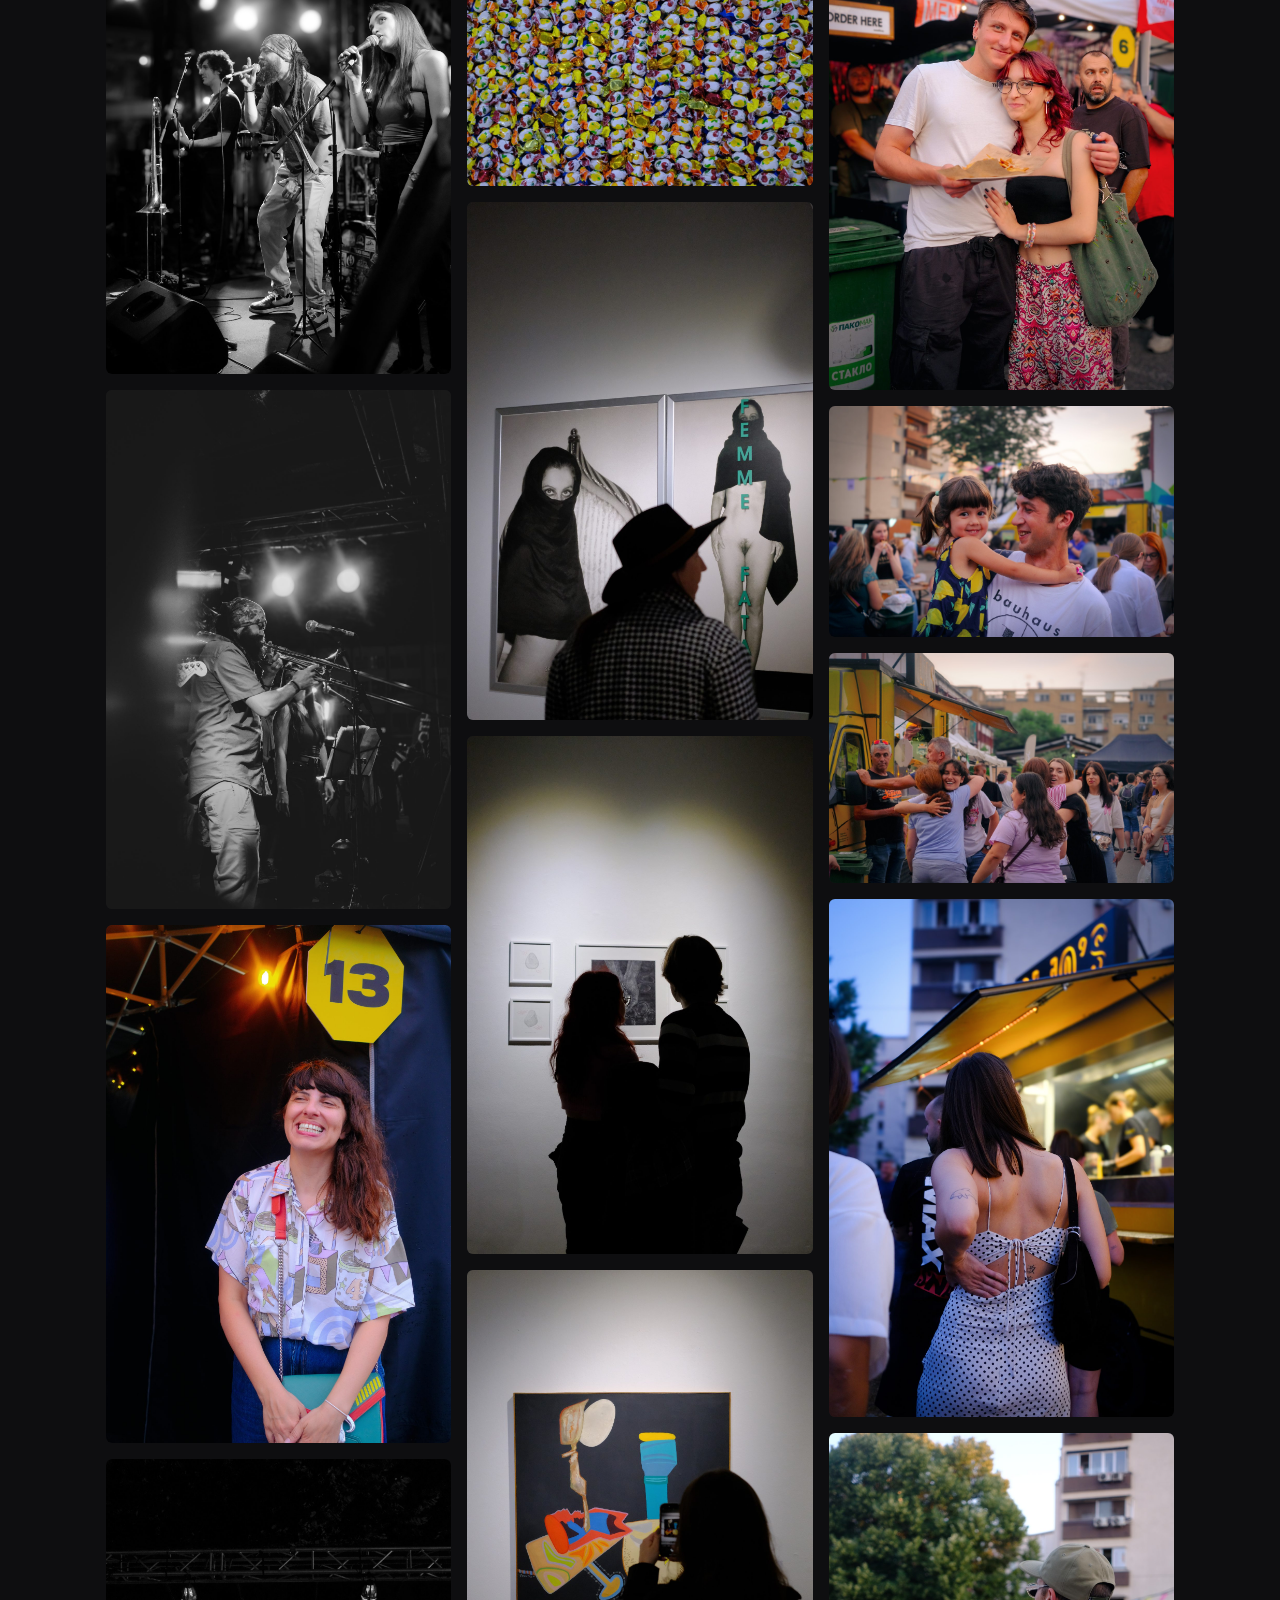
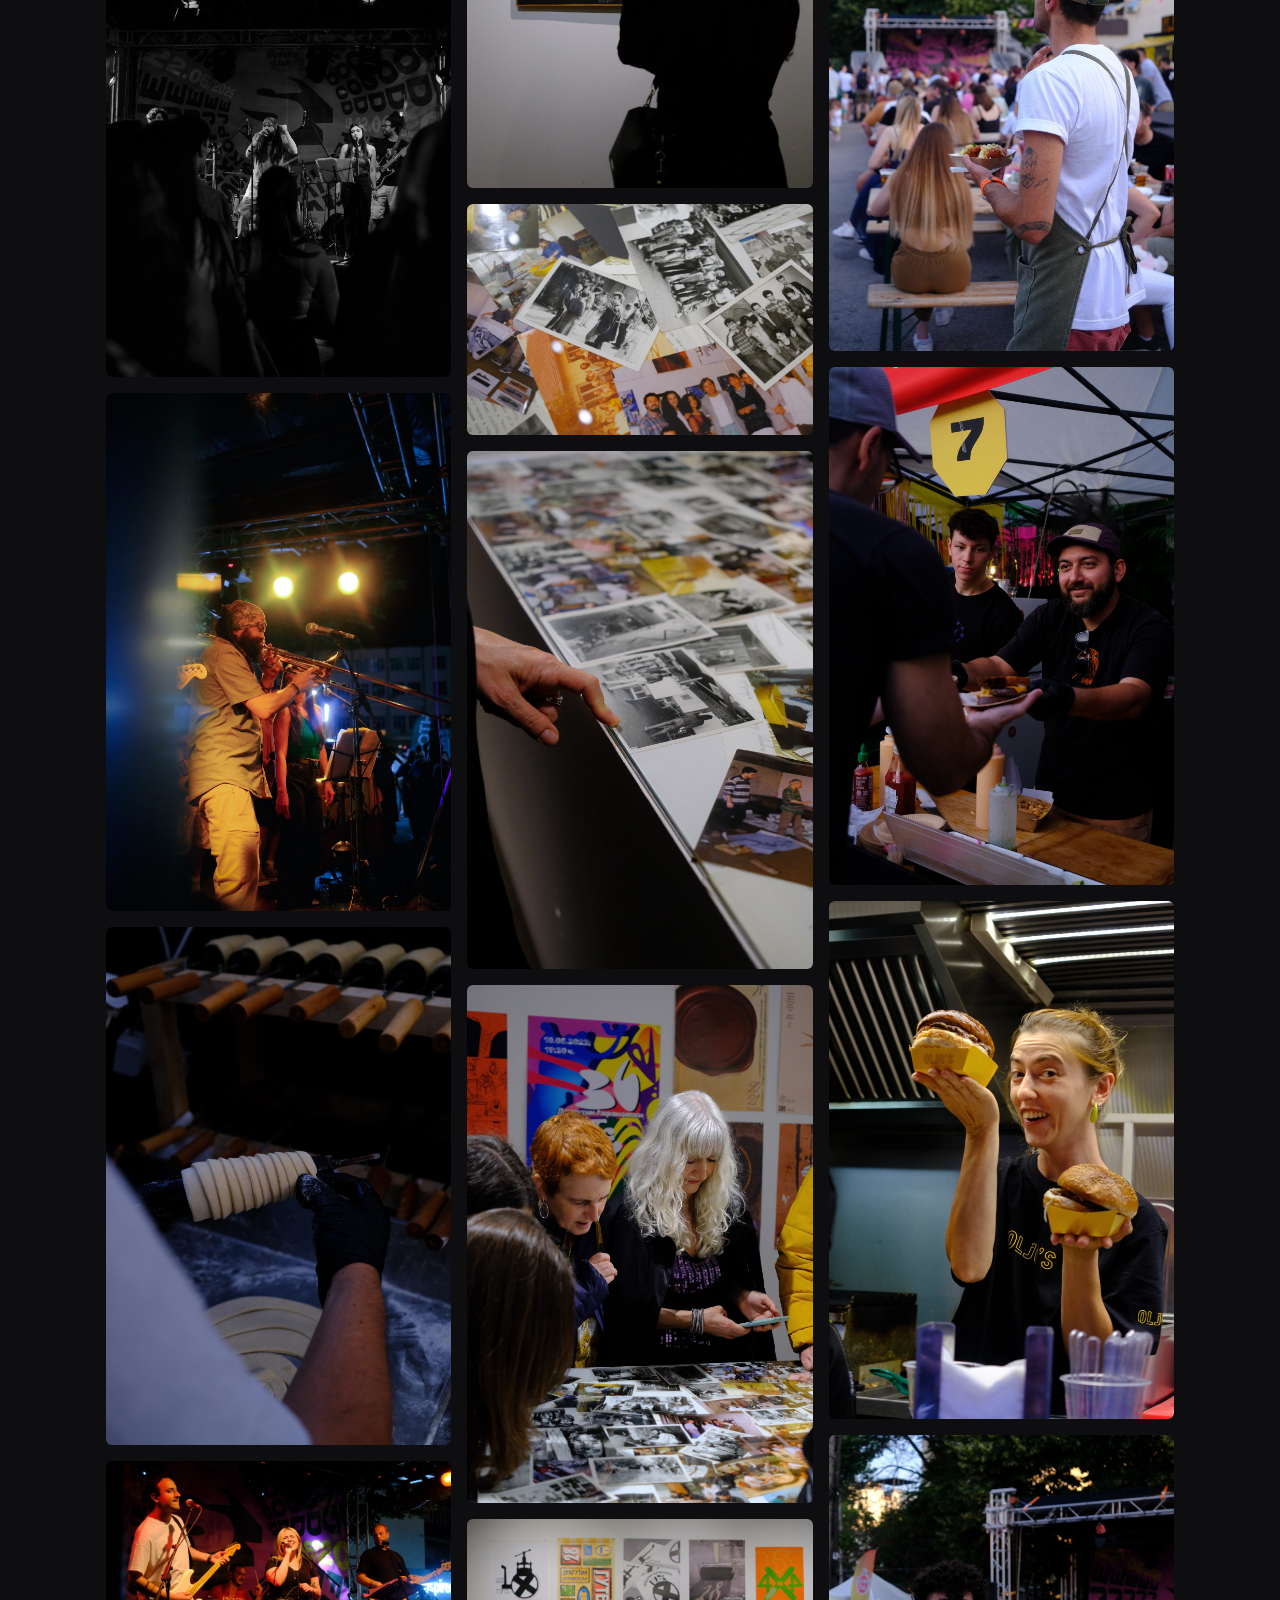
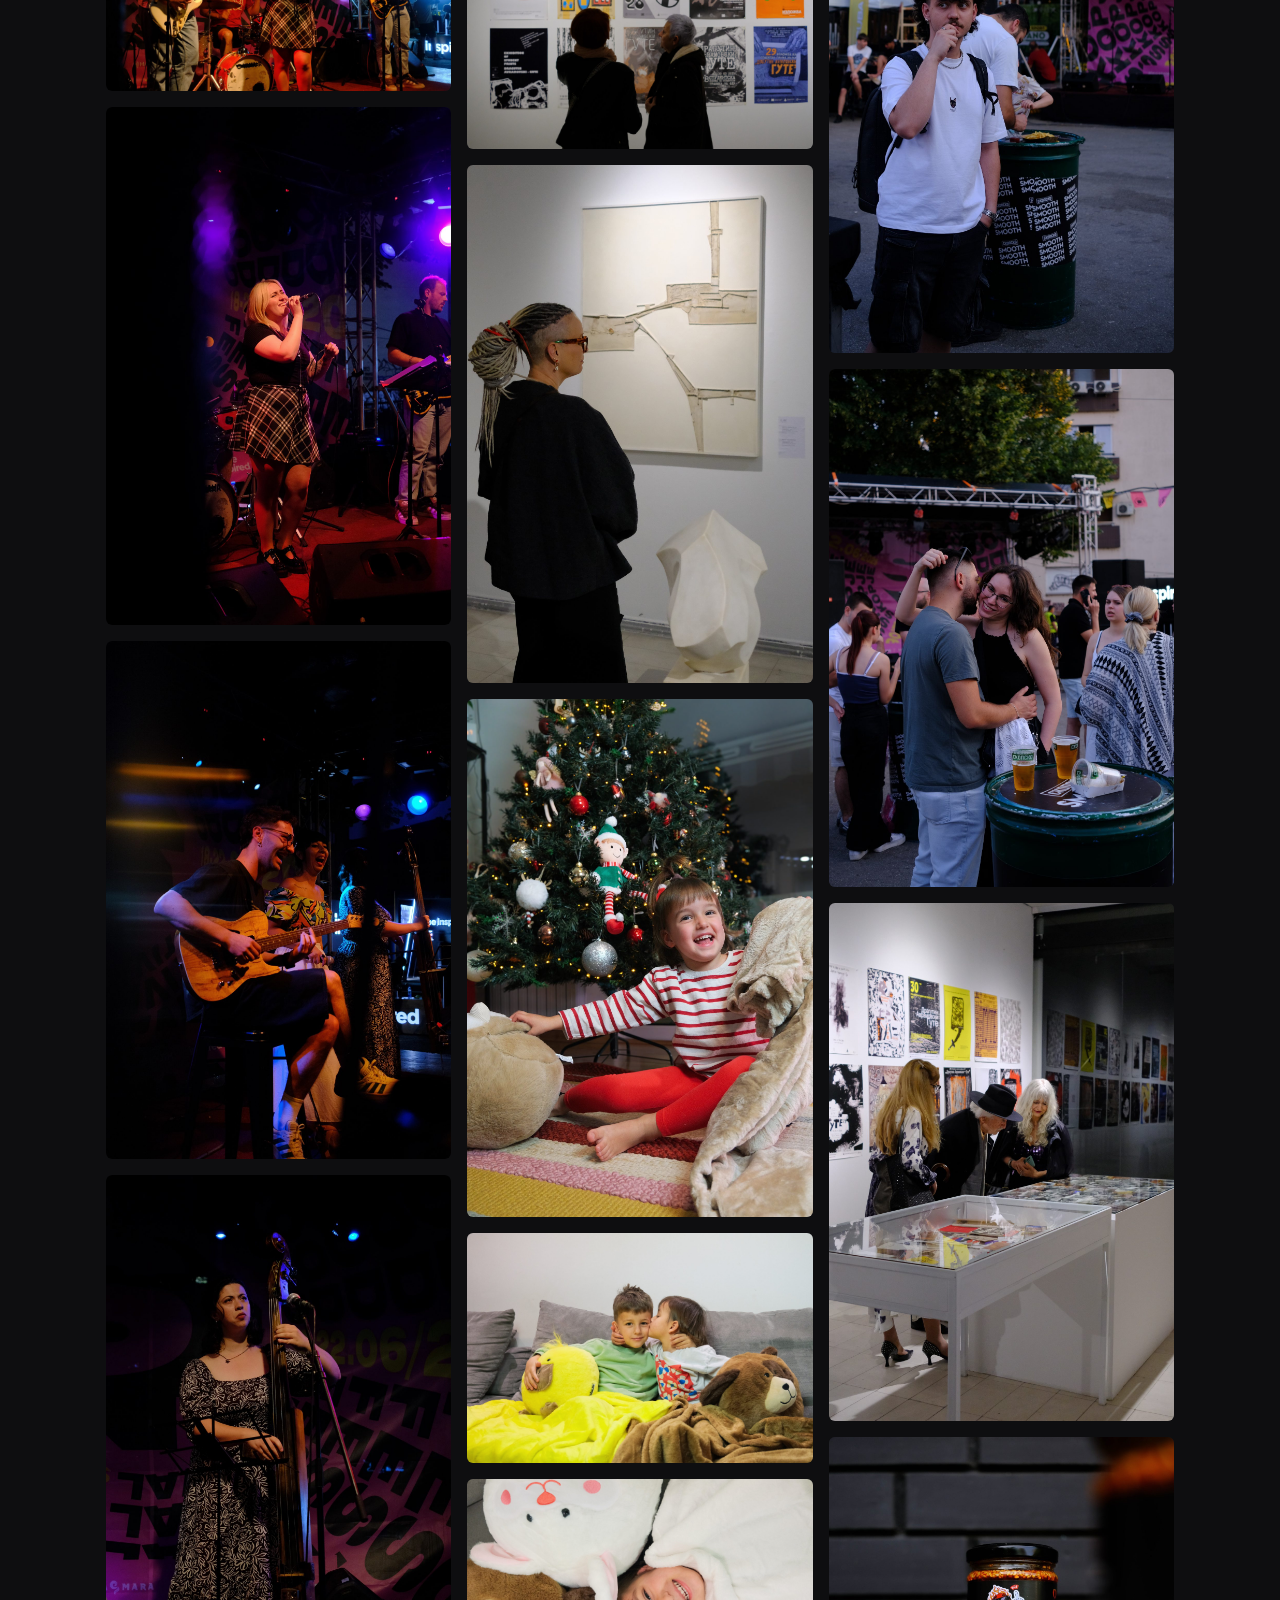
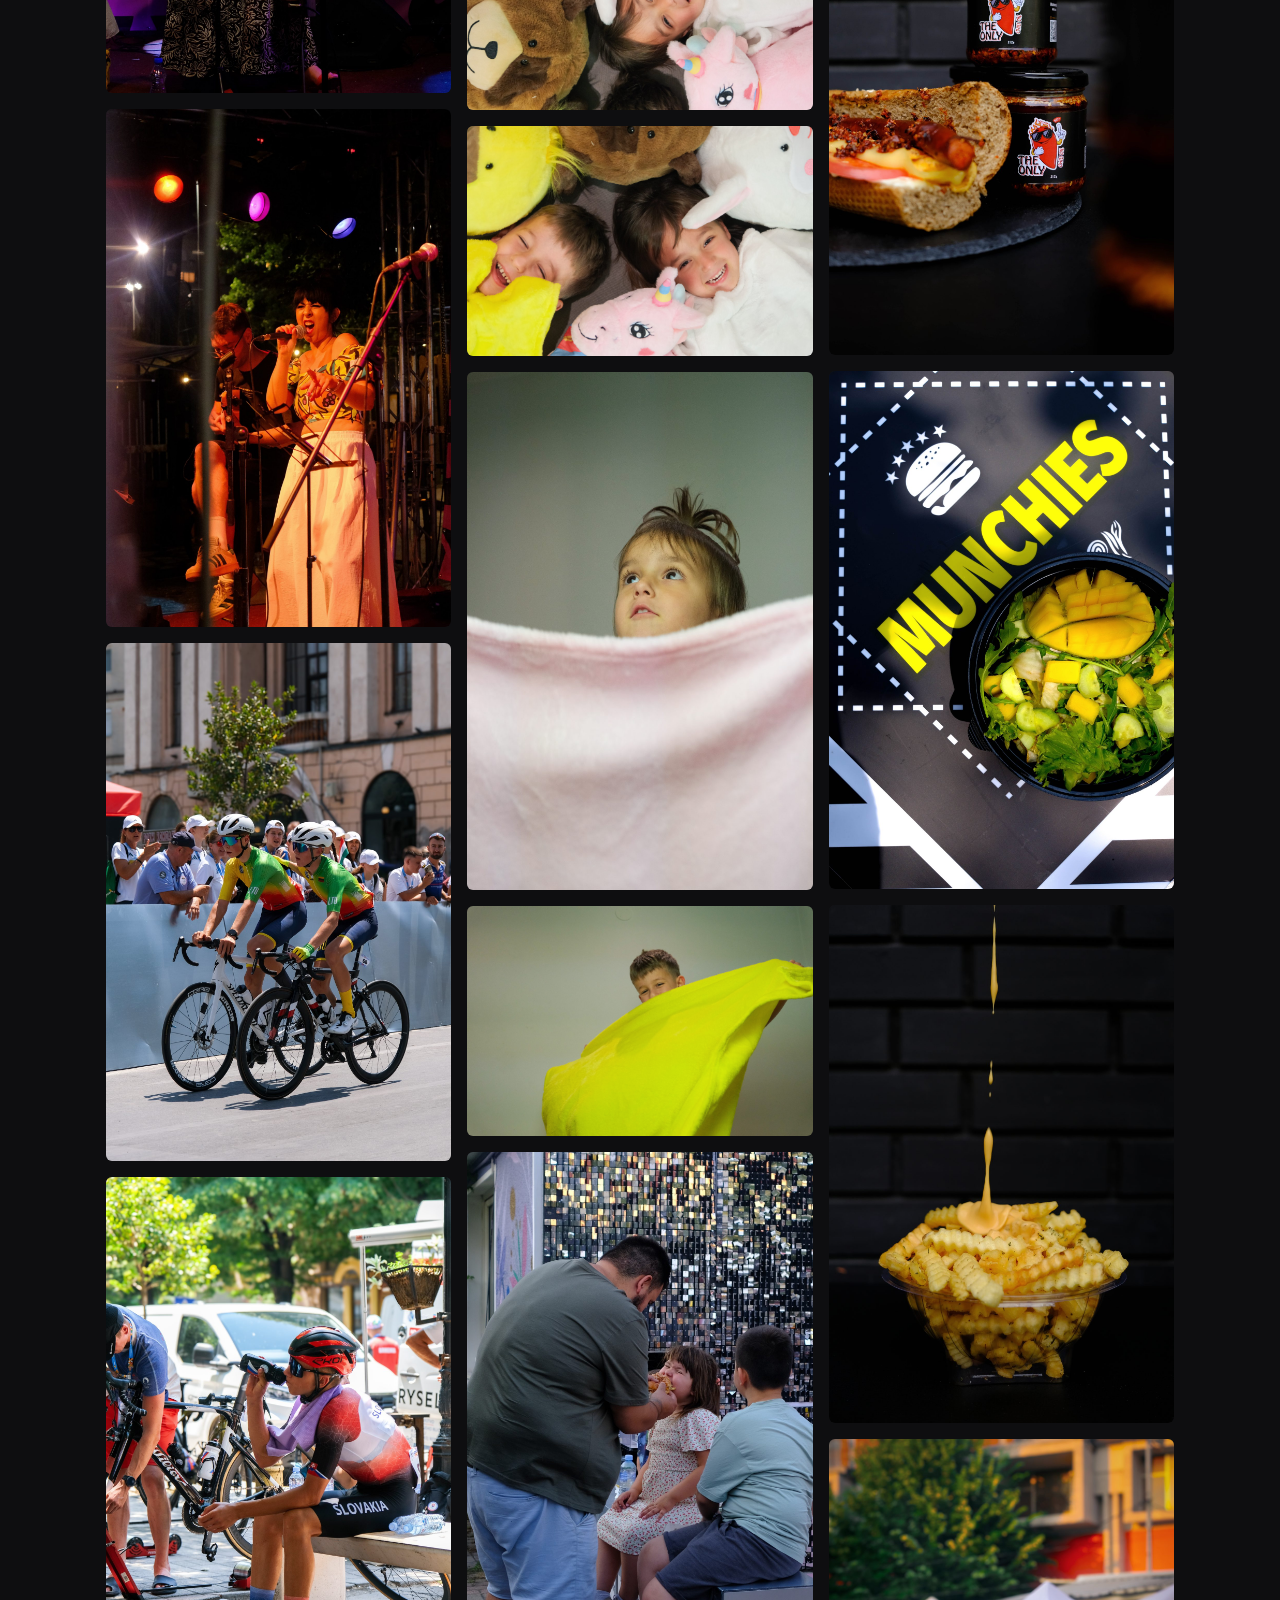
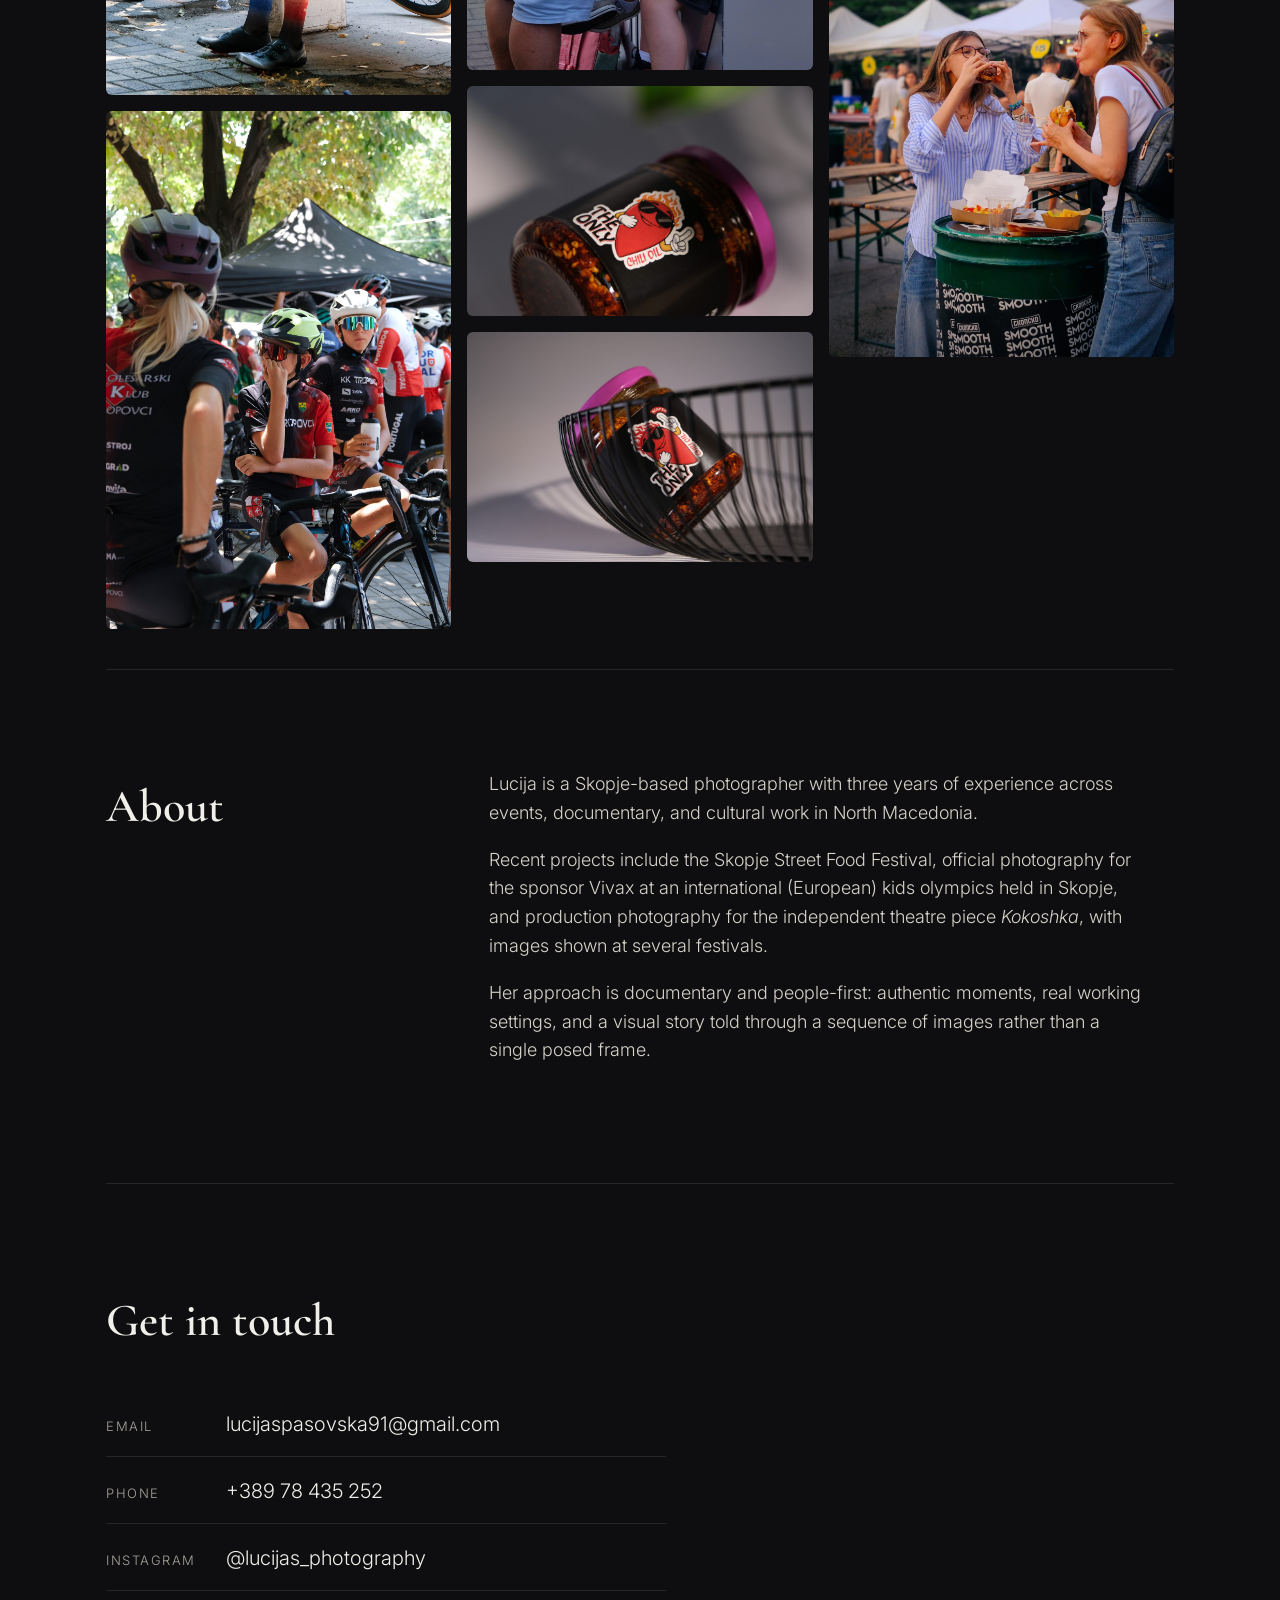
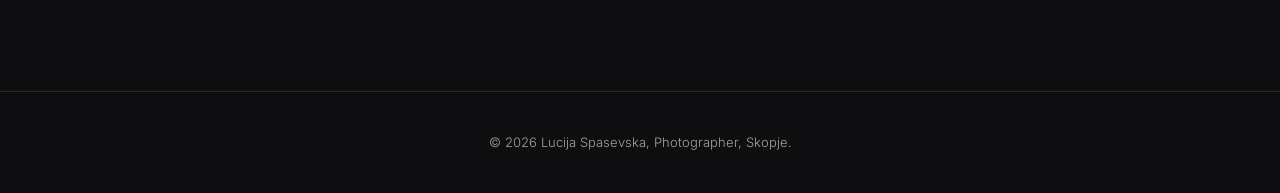
==== commit 12db634c: "Add 37 new photos (73 total); add Music + Exhibition categories" ====
--- a/index.html
+++ b/index.html
@@ -38,8 +38,10 @@
     <div class="filters" id="filters">
       <button class="filter active" data-cat="all">All</button>
       <button class="filter" data-cat="theater">Theater</button>
+      <button class="filter" data-cat="music">Music</button>
       <button class="filter" data-cat="sports">Sports</button>
       <button class="filter" data-cat="ceremony">Ceremony</button>
+      <button class="filter" data-cat="exhibition">Exhibition</button>
       <button class="filter" data-cat="kids">Kids</button>
       <button class="filter" data-cat="food">Food</button>
     </div>
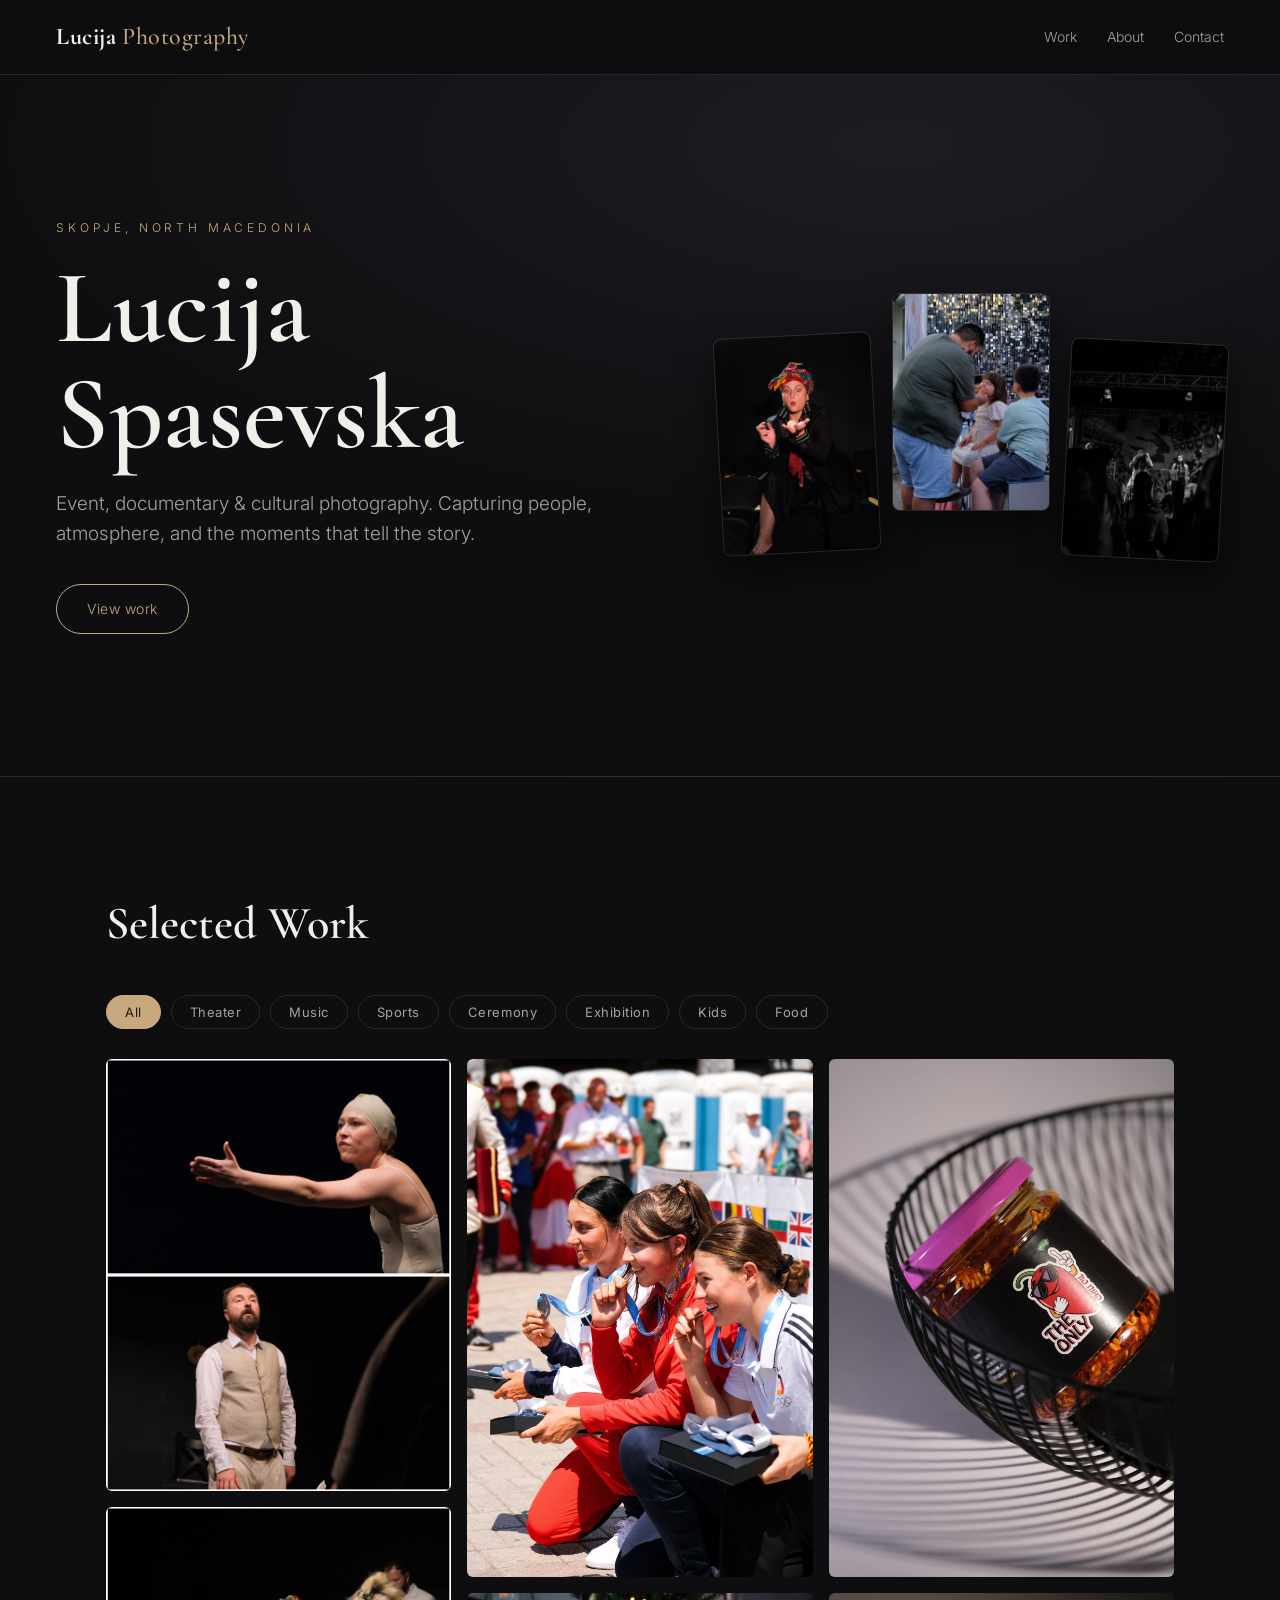
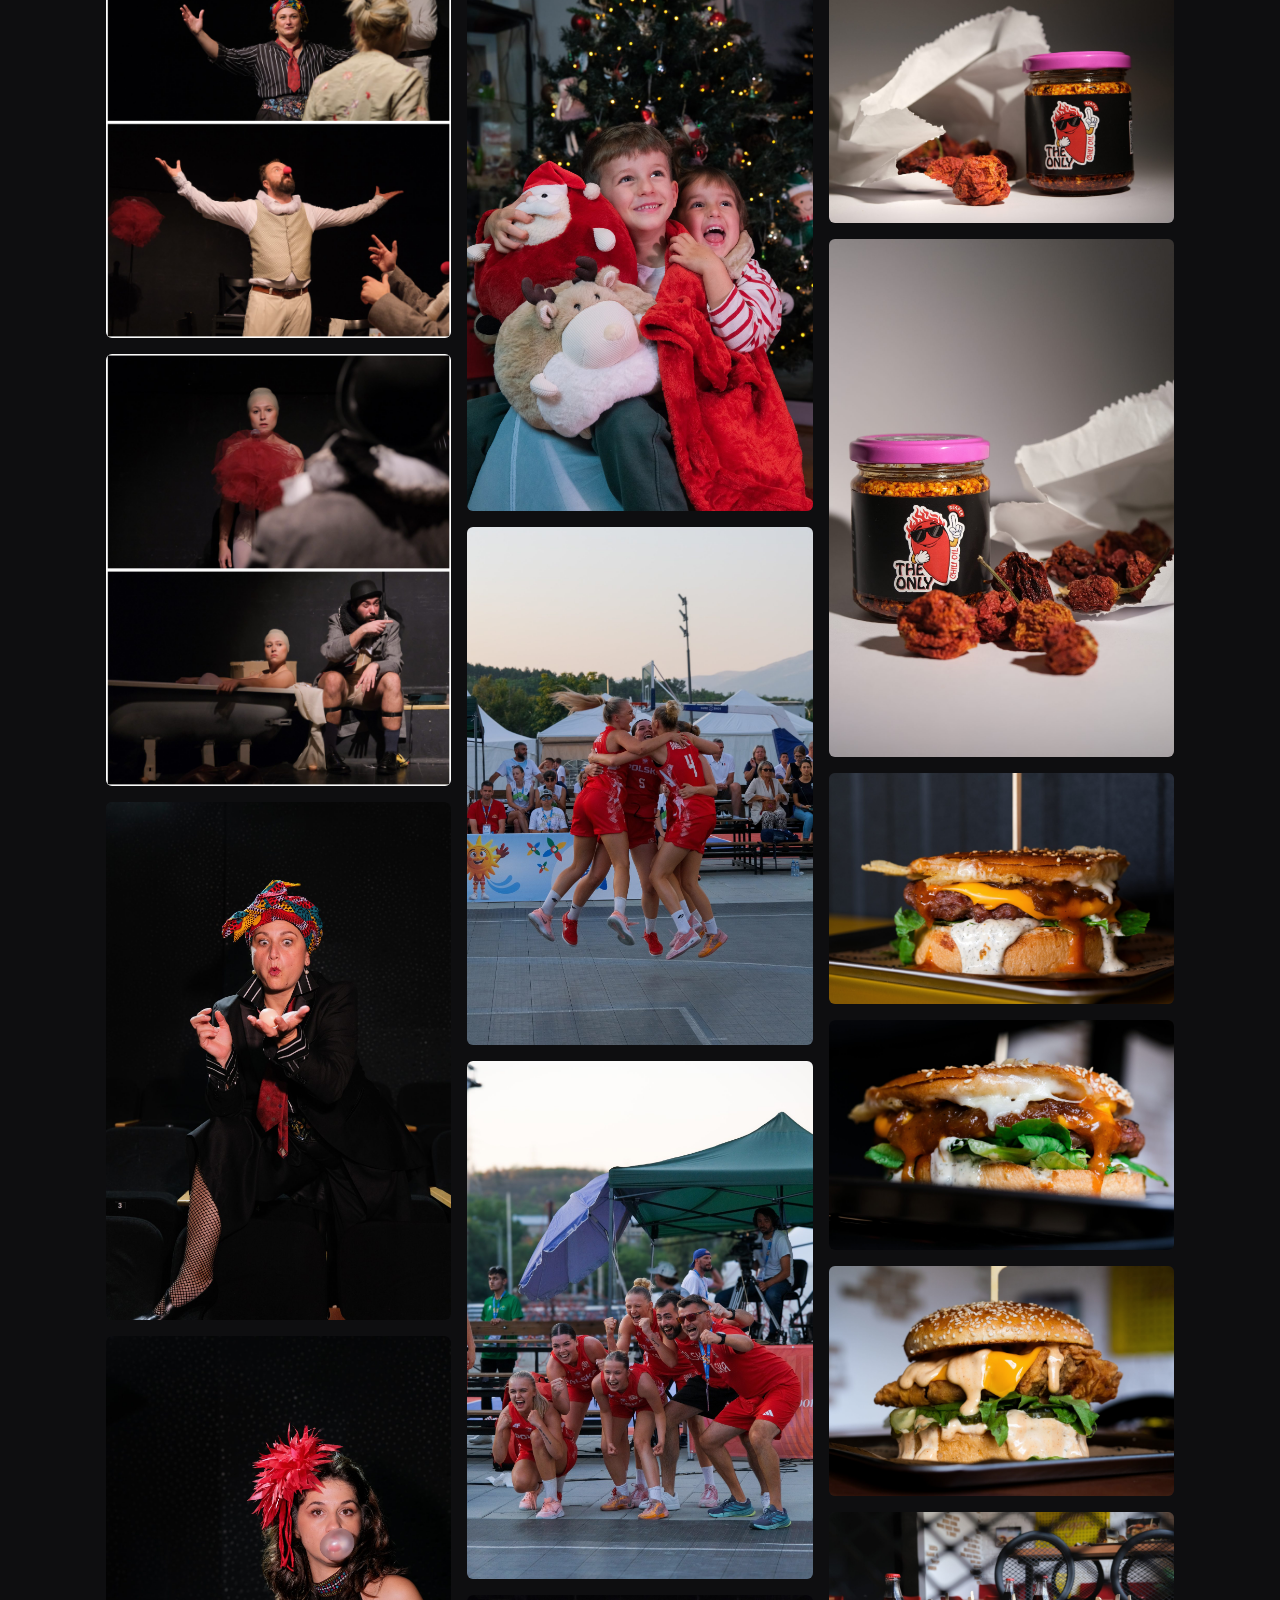
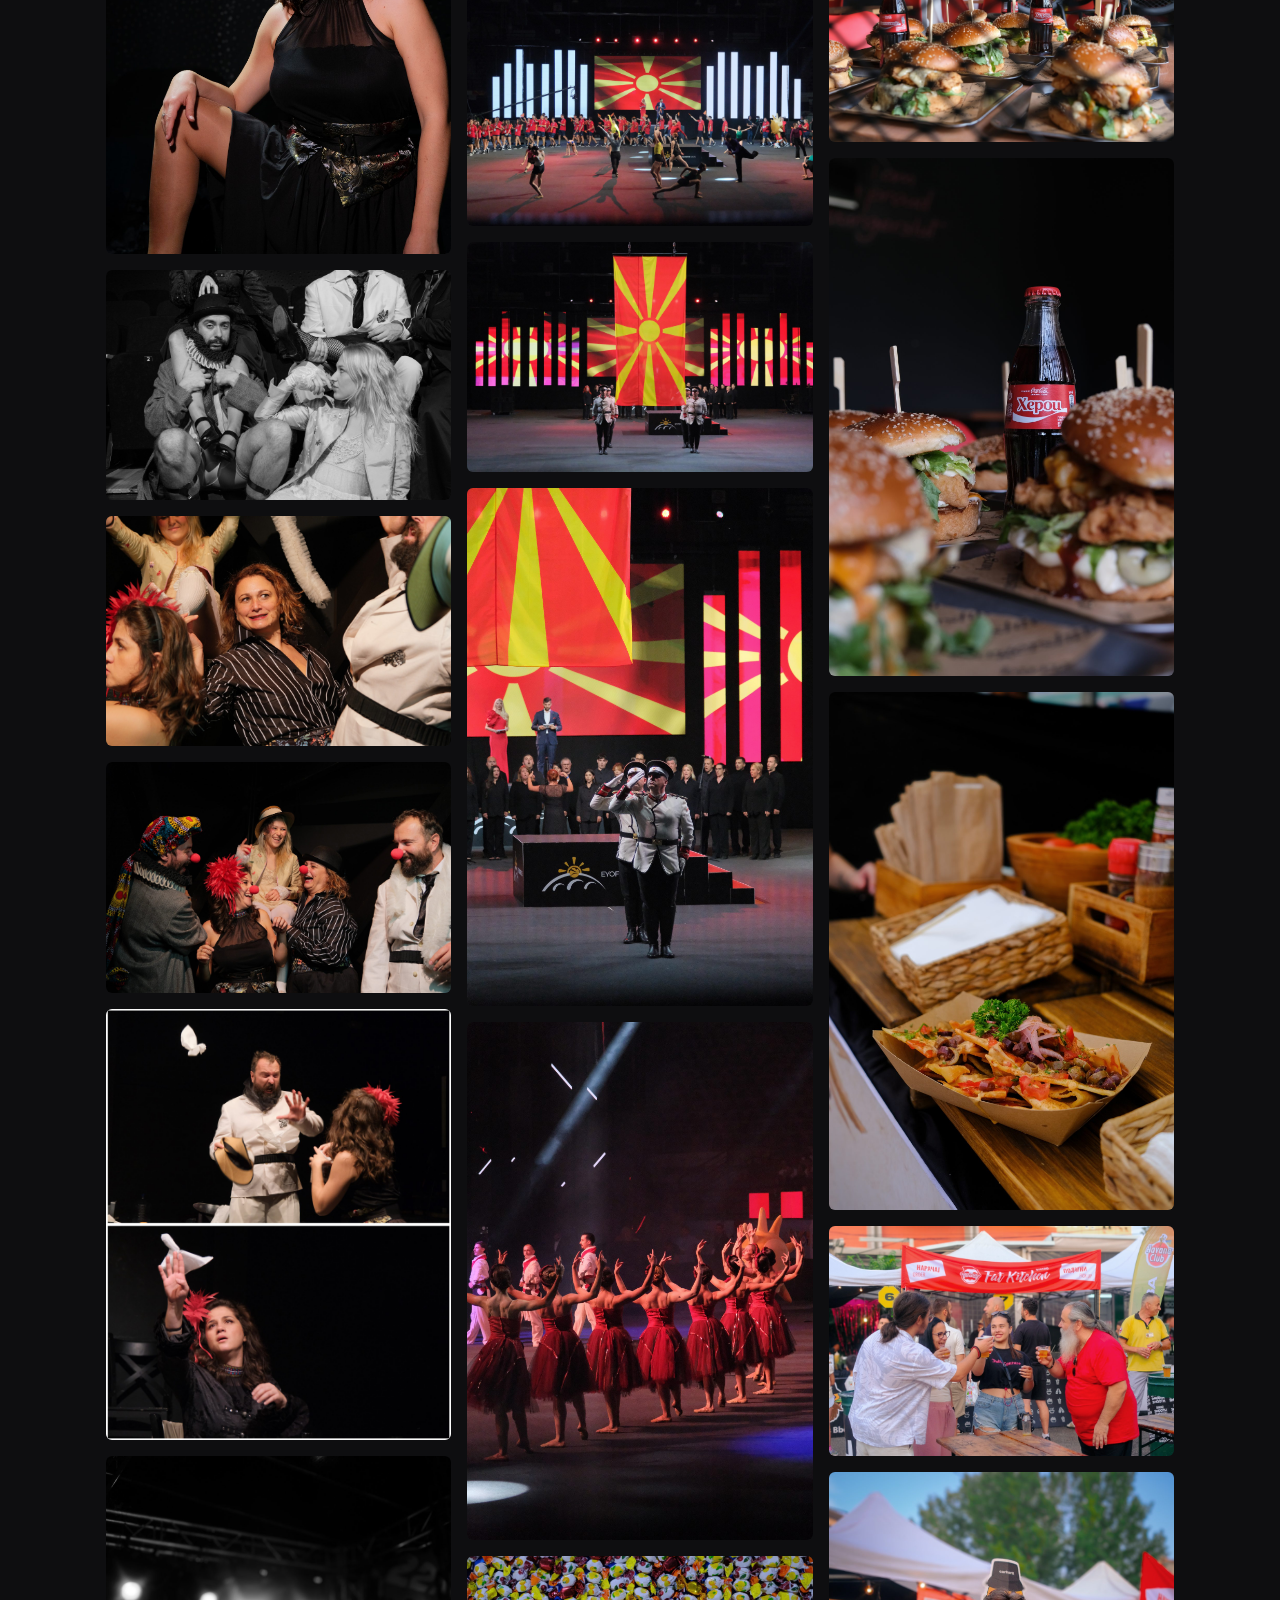
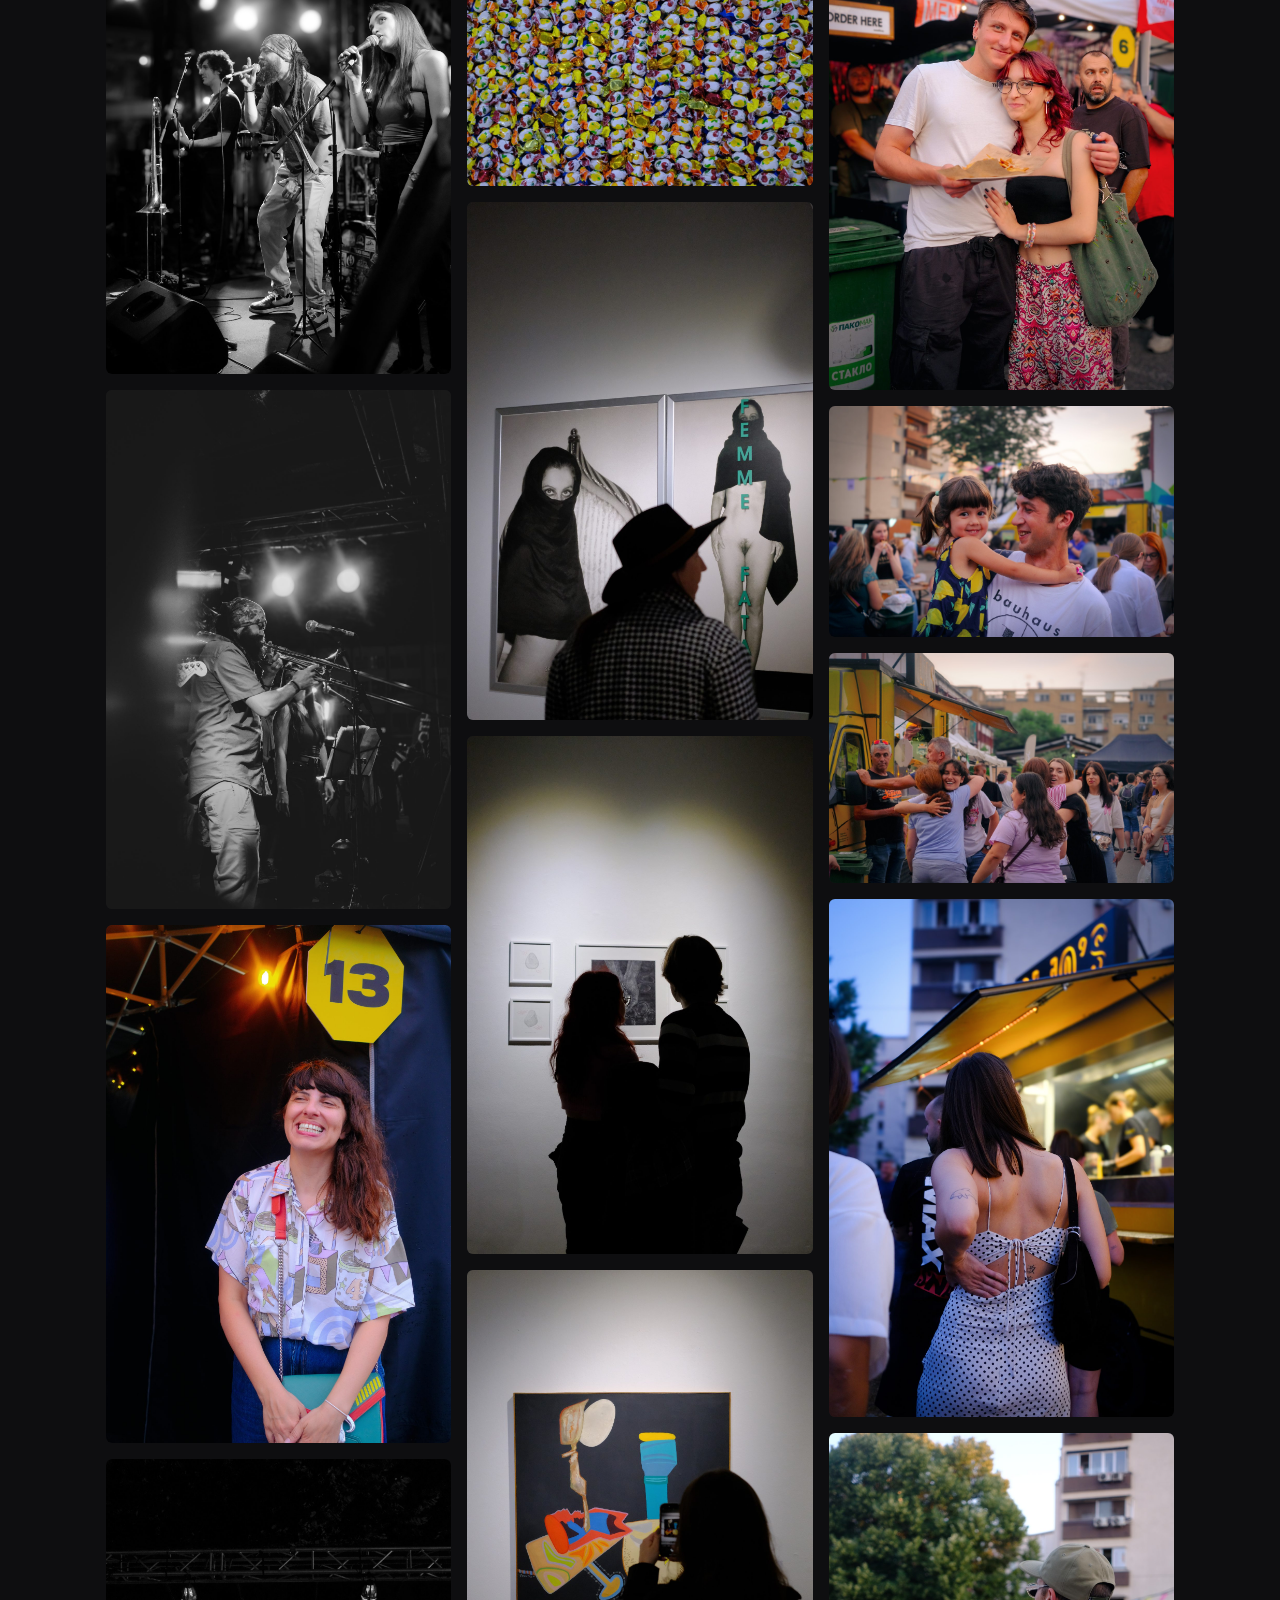
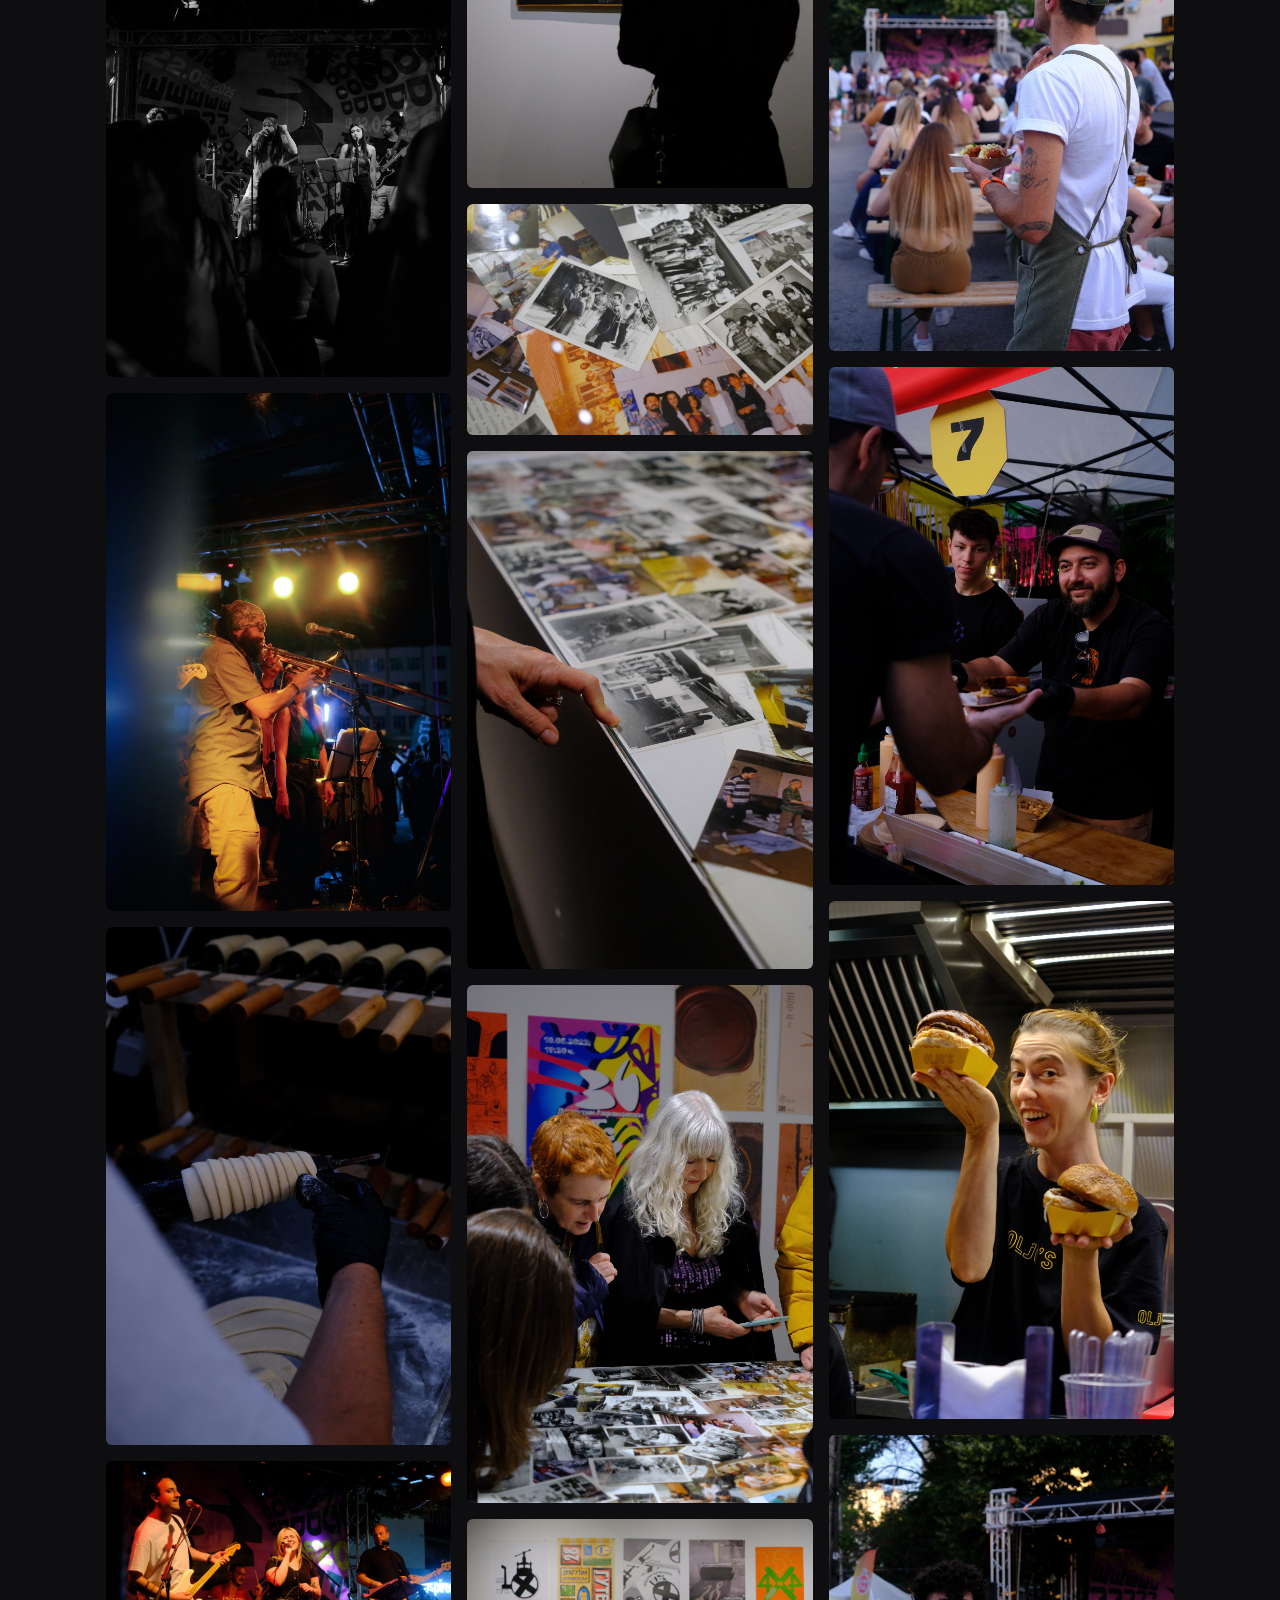
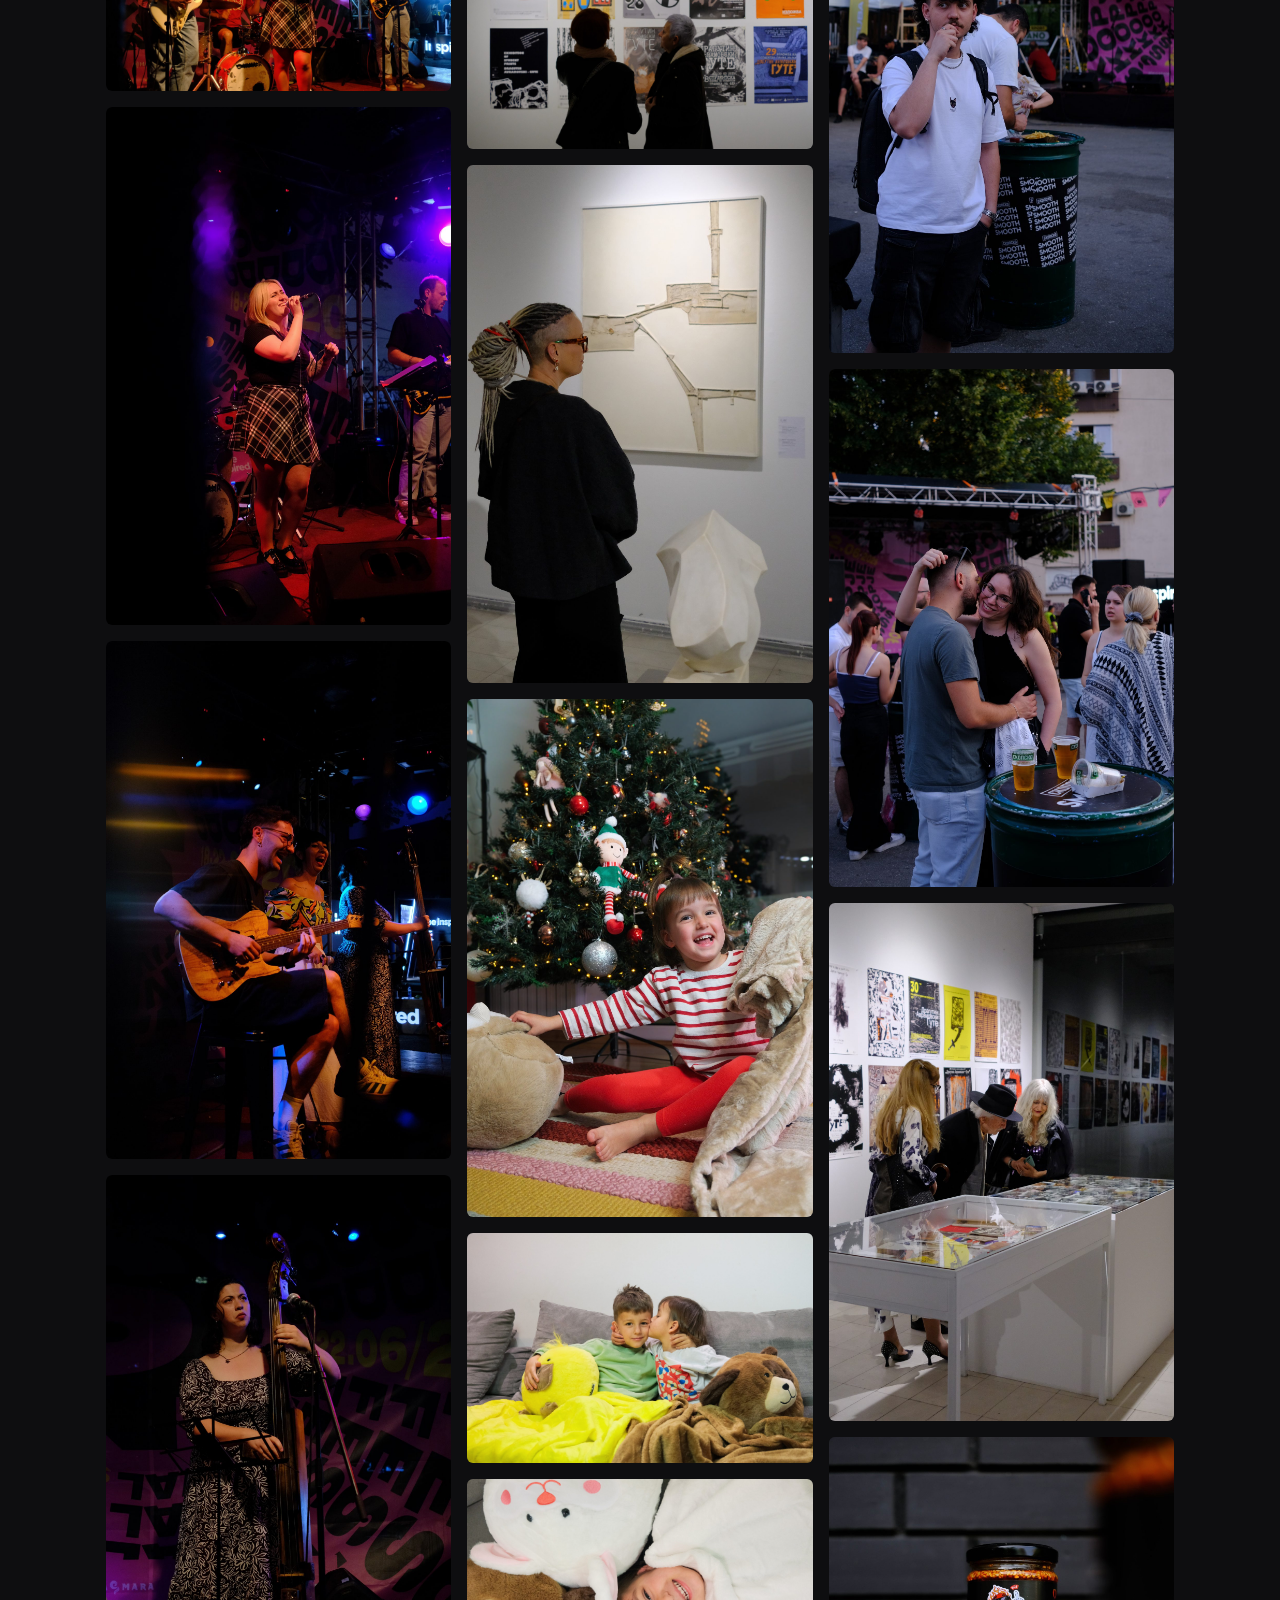
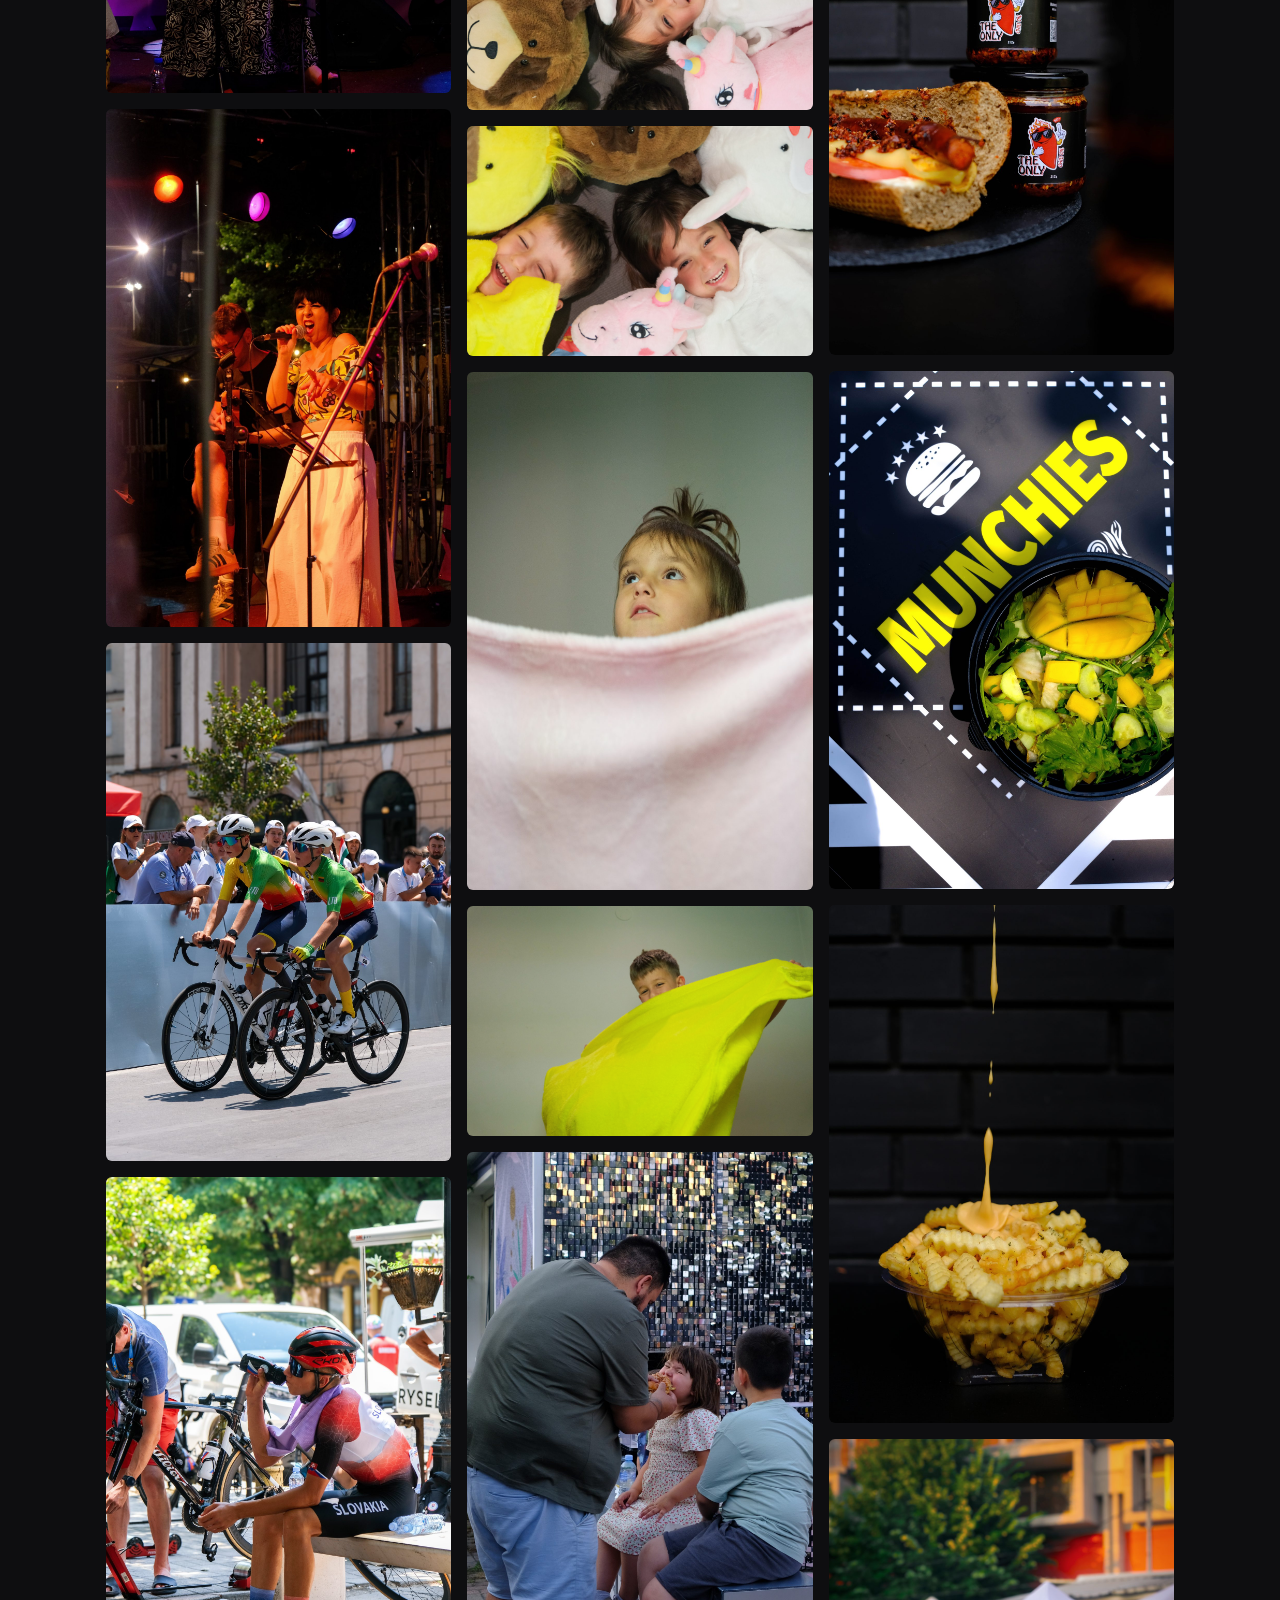
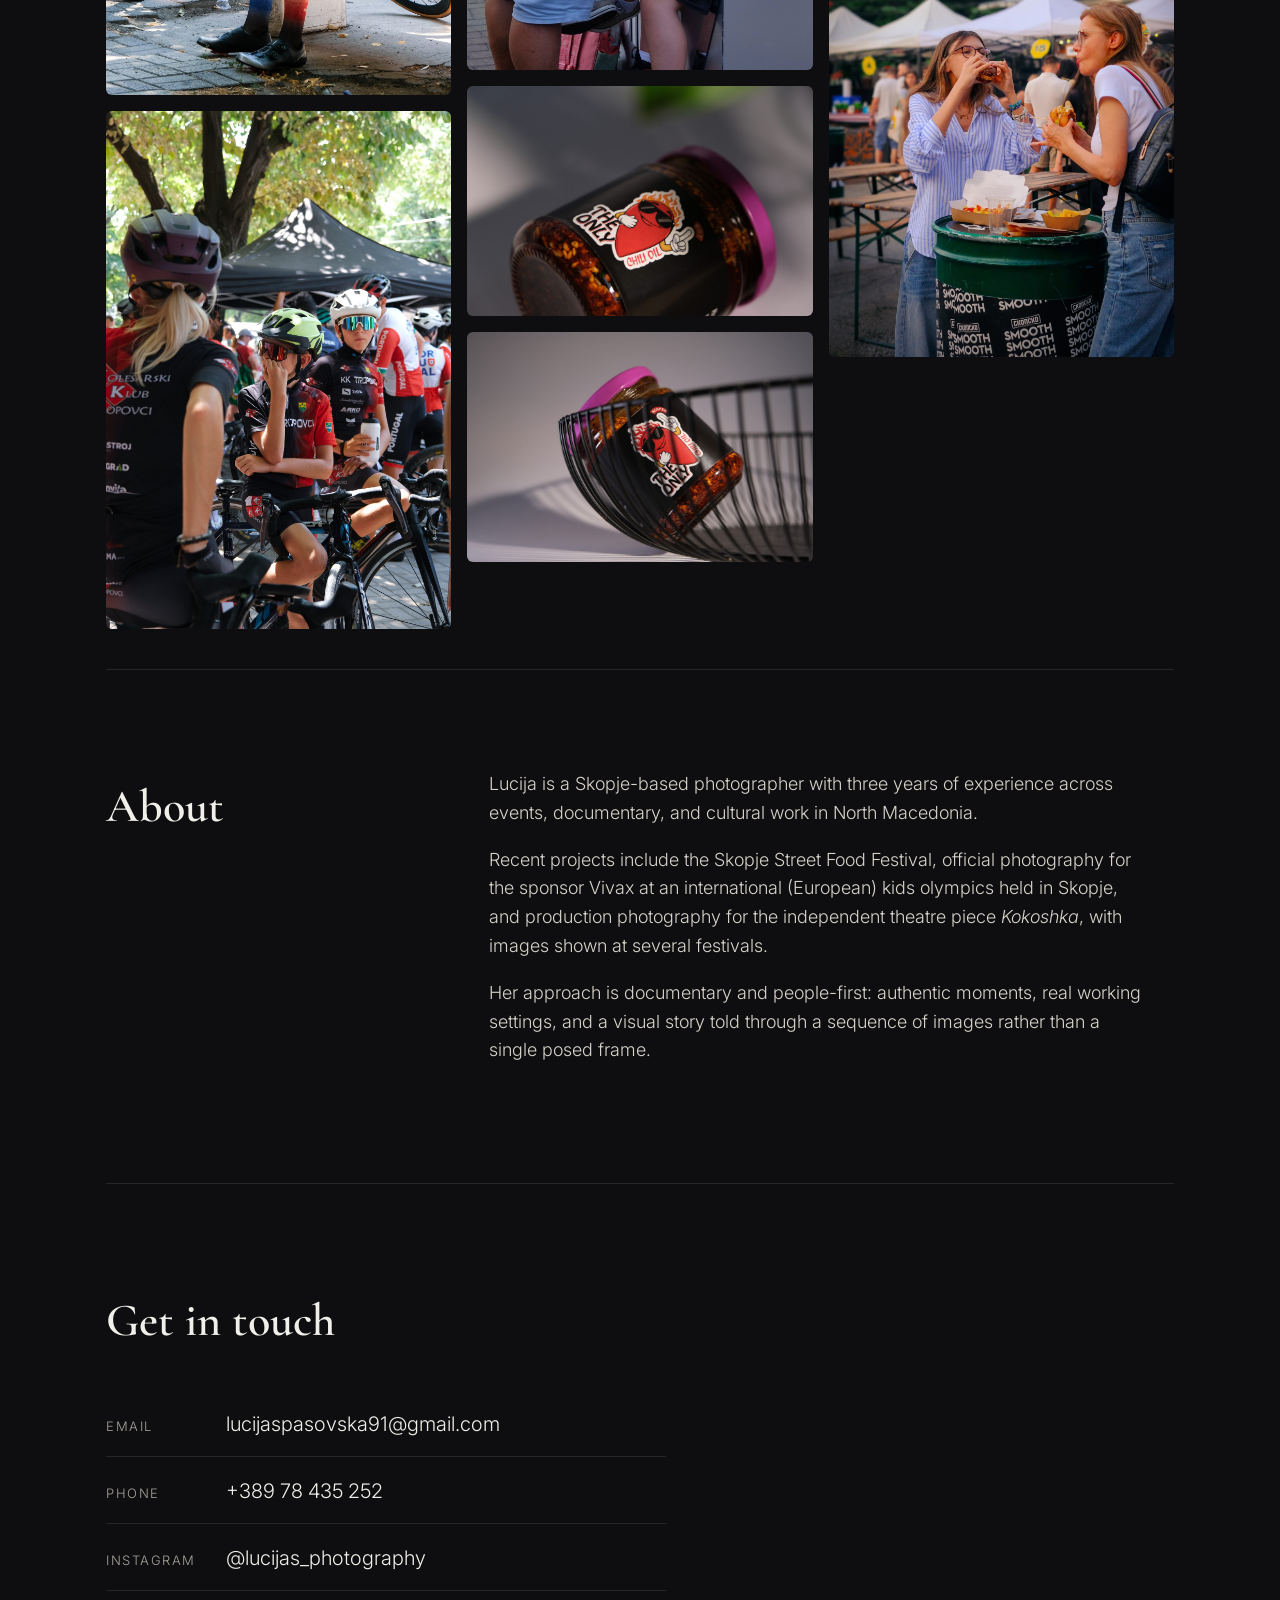
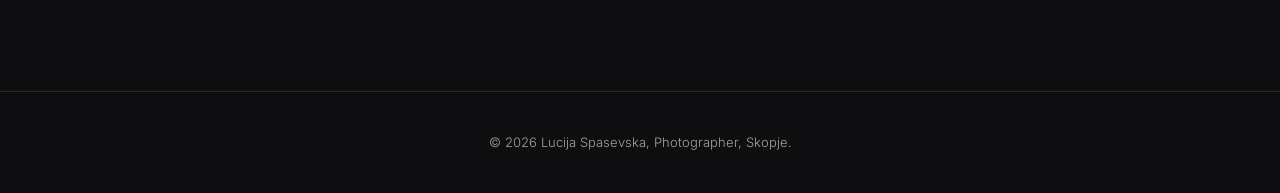
==== commit 0d3c7599: "Add featured trio (12/54/45) to hero, clickable, kept in grid" ====
--- a/index.html
+++ b/index.html
@@ -25,10 +25,17 @@
 
 <section id="top" class="hero">
   <div class="hero-inner">
-    <p class="eyebrow">Skopje, North Macedonia</p>
-    <h1>Lucija Spasevska</h1>
-    <p class="lede">Event, documentary &amp; cultural photography. Capturing people, atmosphere, and the moments that tell the story.</p>
-    <a href="#work" class="cta">View work</a>
+    <div class="hero-text">
+      <p class="eyebrow">Skopje, North Macedonia</p>
+      <h1>Lucija Spasevska</h1>
+      <p class="lede">Event, documentary &amp; cultural photography. Capturing people, atmosphere, and the moments that tell the story.</p>
+      <a href="#work" class="cta">View work</a>
+    </div>
+    <div class="hero-featured" aria-label="Featured photographs">
+      <figure class="feat" data-file="12.jpg"><img src="images/12.jpg" alt="Featured: theatre performance" loading="eager"></figure>
+      <figure class="feat" data-file="54.jpg"><img src="images/54.jpg" alt="Featured: festival moment" loading="eager"></figure>
+      <figure class="feat" data-file="45.jpg"><img src="images/45.jpg" alt="Featured: live music" loading="eager"></figure>
+    </div>
   </div>
 </section>
 
--- a/assets/style.css
+++ b/assets/style.css
@@ -41,7 +41,29 @@
   background:radial-gradient(120% 90% at 70% 10%,#1d1c22 0%,var(--bg) 60%);
   border-bottom:1px solid var(--line);
 }
-.hero-inner{max-width:var(--maxw);margin:0 auto;width:100%}
+.hero-inner{max-width:var(--maxw);margin:0 auto;width:100%;display:flex;align-items:center;justify-content:space-between;gap:48px}
+.hero-text{flex:1 1 0;min-width:0}
+
+/* Featured trio in hero */
+.hero-featured{flex:0 0 auto;display:flex;align-items:flex-start;gap:16px;padding:10px 0}
+.feat{margin:0;width:158px;height:218px;border-radius:8px;overflow:hidden;cursor:pointer;
+  box-shadow:0 16px 36px rgba(0,0,0,.55);border:1px solid rgba(255,255,255,.10);
+  transition:transform .35s ease, box-shadow .35s ease;}
+.feat img{width:100%;height:100%;object-fit:cover;display:block;filter:saturate(.97)}
+.feat:nth-child(1){margin-top:42px;transform:rotate(-3deg)}
+.feat:nth-child(2){margin-top:0;transform:rotate(0)}
+.feat:nth-child(3){margin-top:48px;transform:rotate(3deg)}
+.feat:hover{transform:translateY(-6px) rotate(0deg) scale(1.03);box-shadow:0 22px 46px rgba(0,0,0,.65);z-index:3}
+@media(max-width:980px){
+  .hero-inner{flex-direction:column;align-items:flex-start;gap:36px}
+  .hero-featured{align-self:center}
+}
+@media(max-width:560px){
+  .feat{width:102px;height:146px}
+  .hero-featured{gap:10px}
+  .feat:nth-child(1){margin-top:26px}
+  .feat:nth-child(3){margin-top:30px}
+}
 .eyebrow{text-transform:uppercase;letter-spacing:.32em;font-size:12px;color:var(--accent);margin-bottom:18px}
 .hero h1{
   font-family:'Cormorant Garamond',serif;
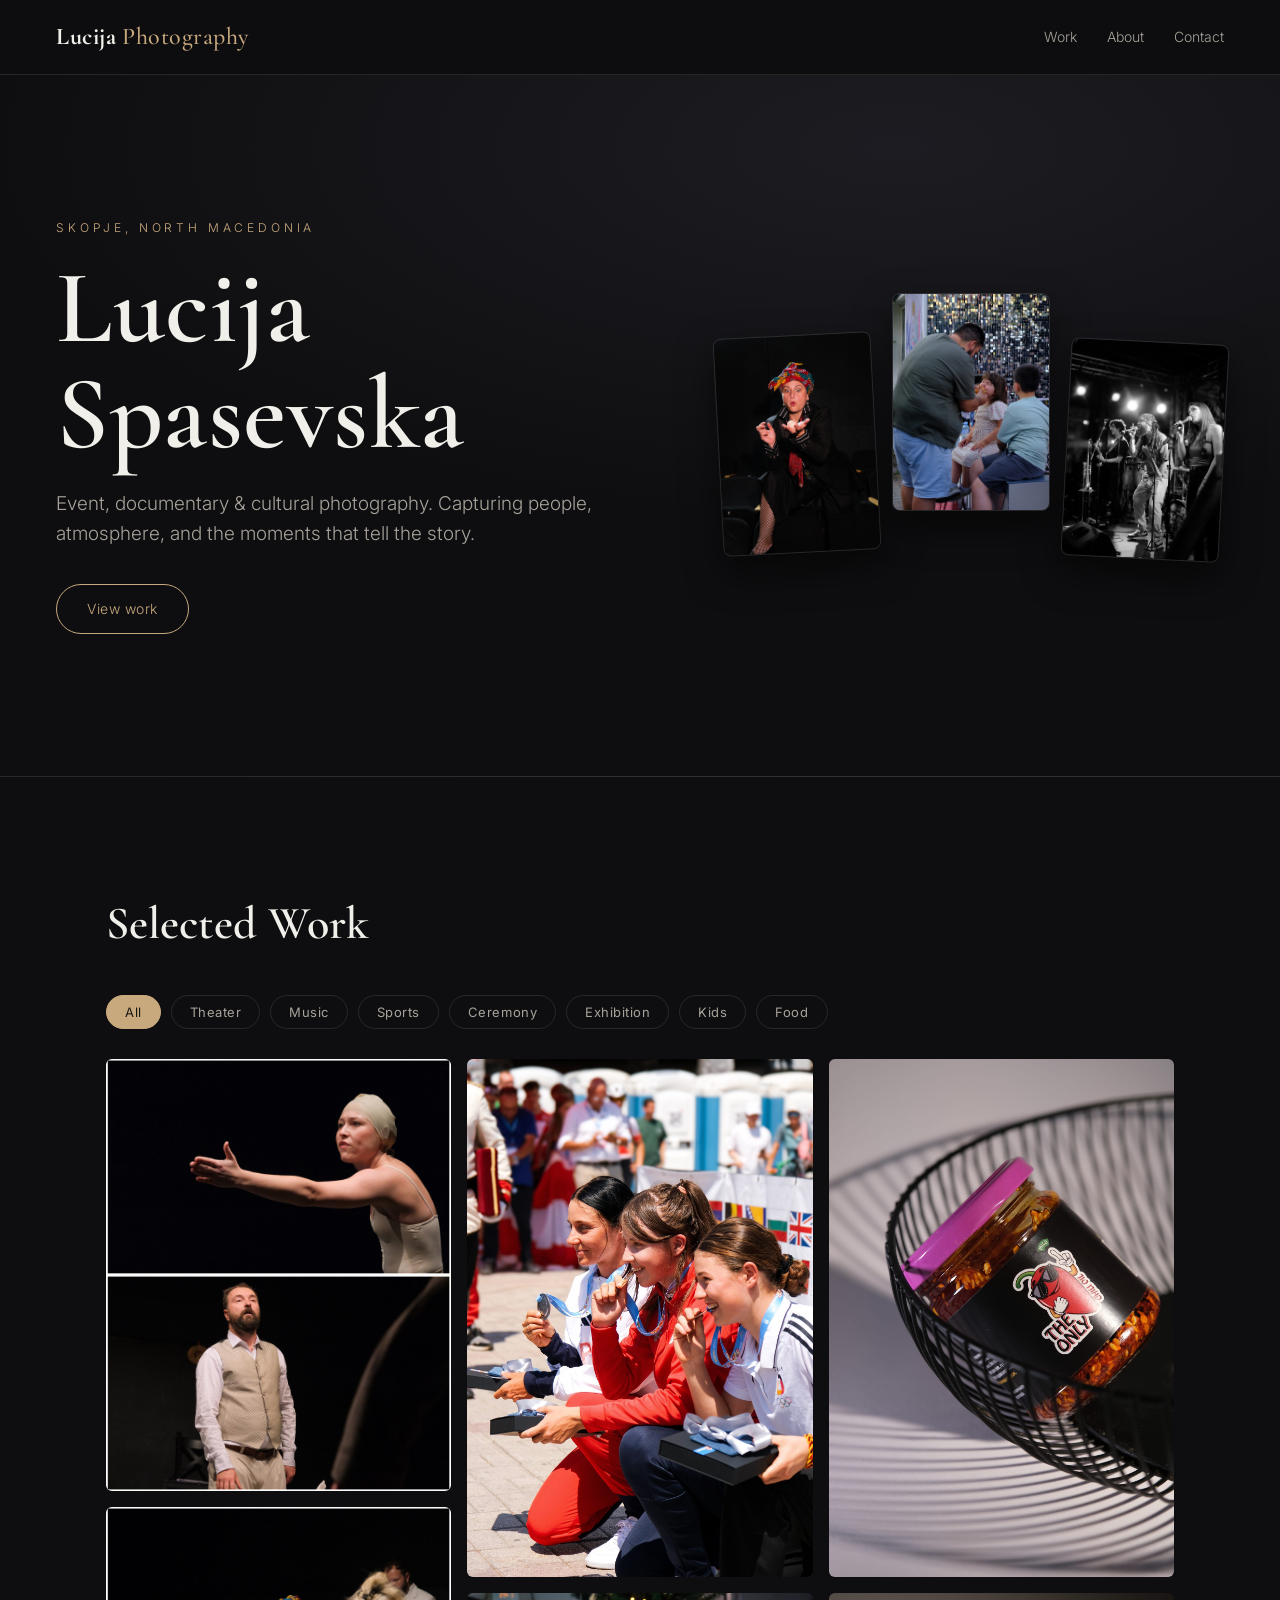
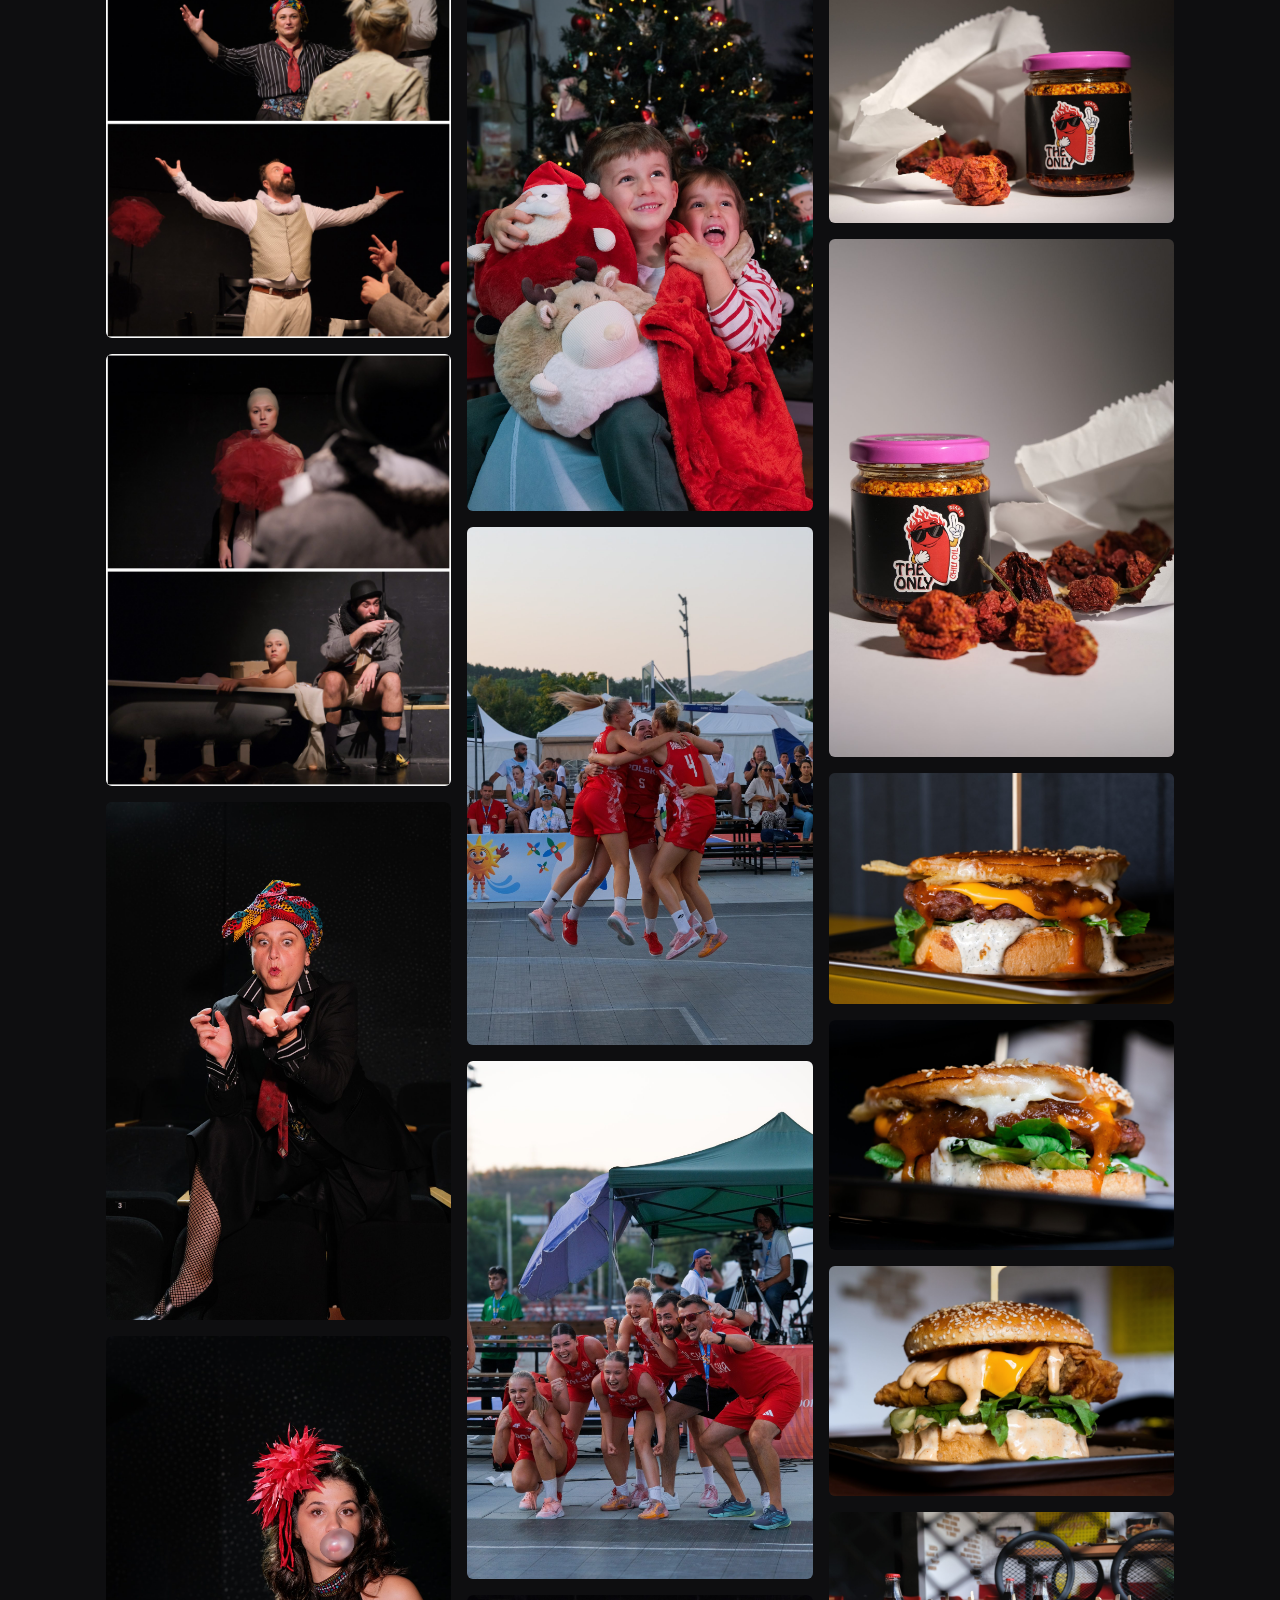
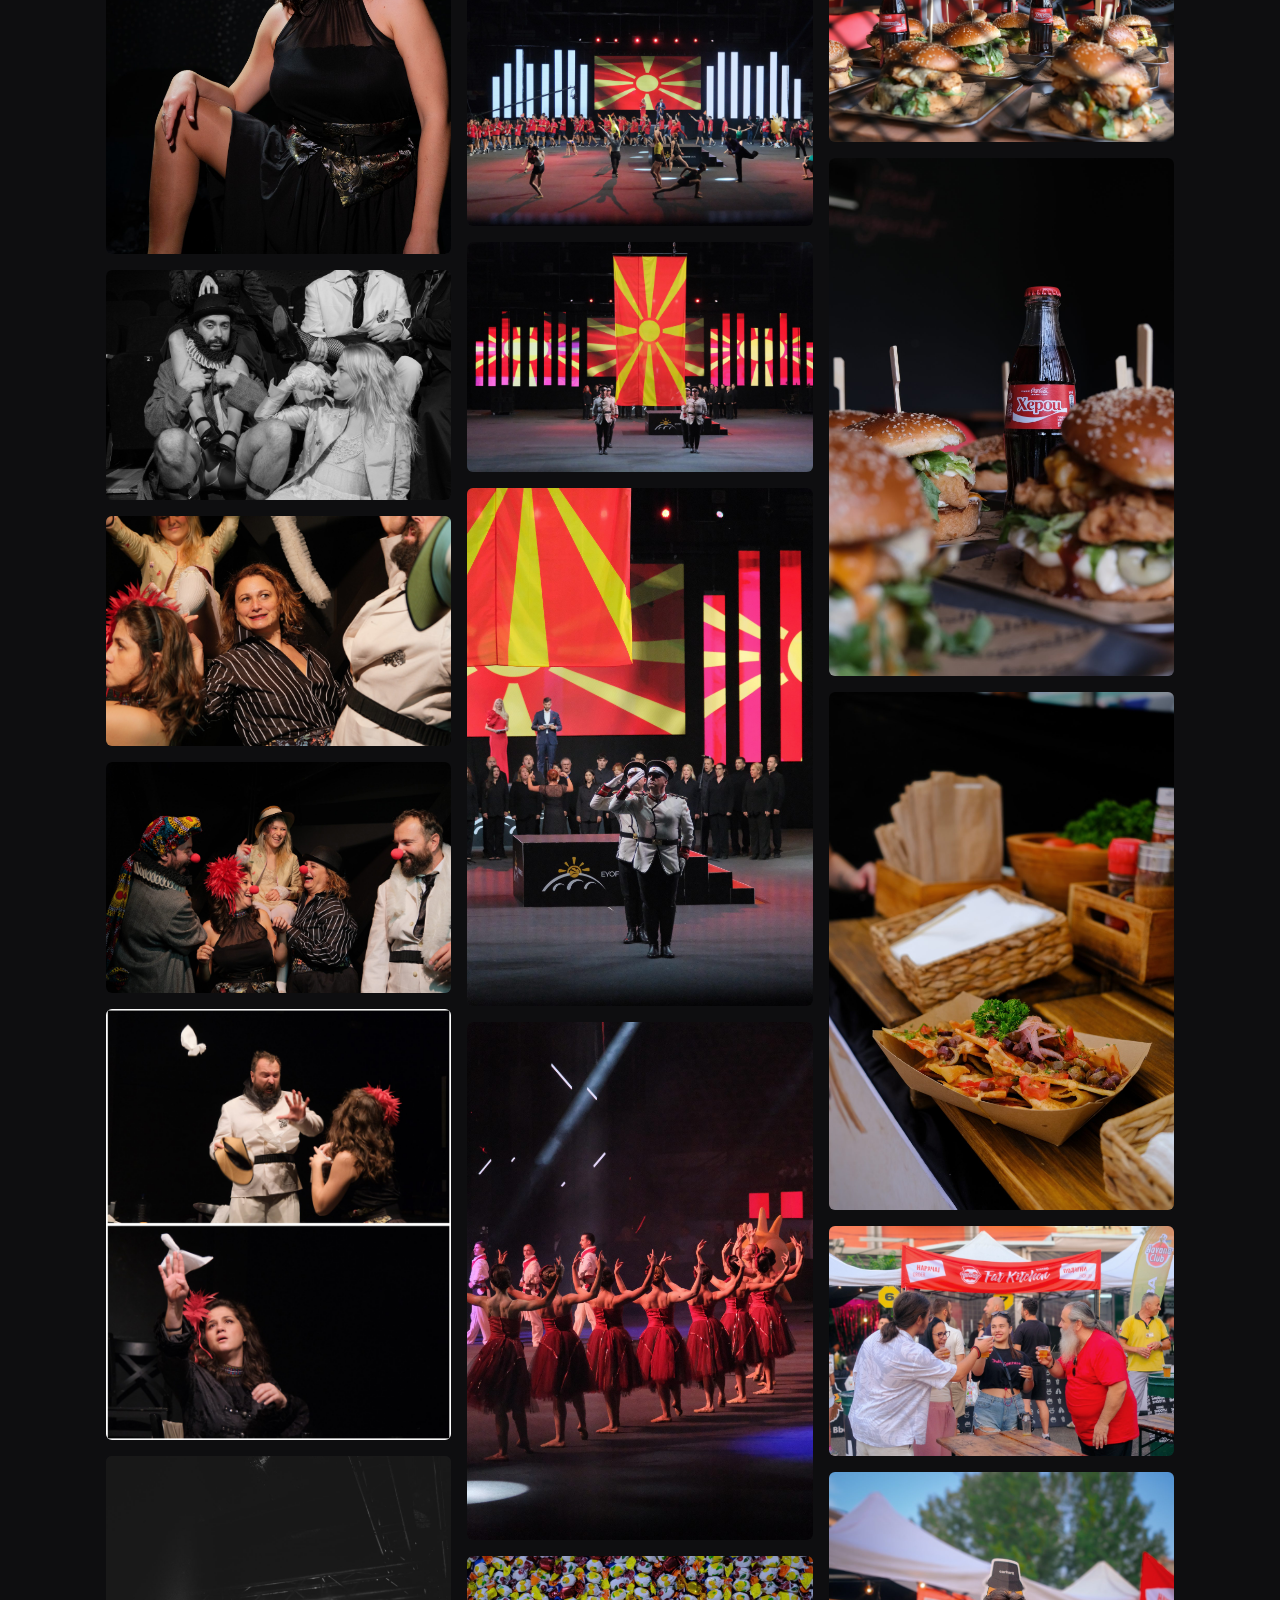
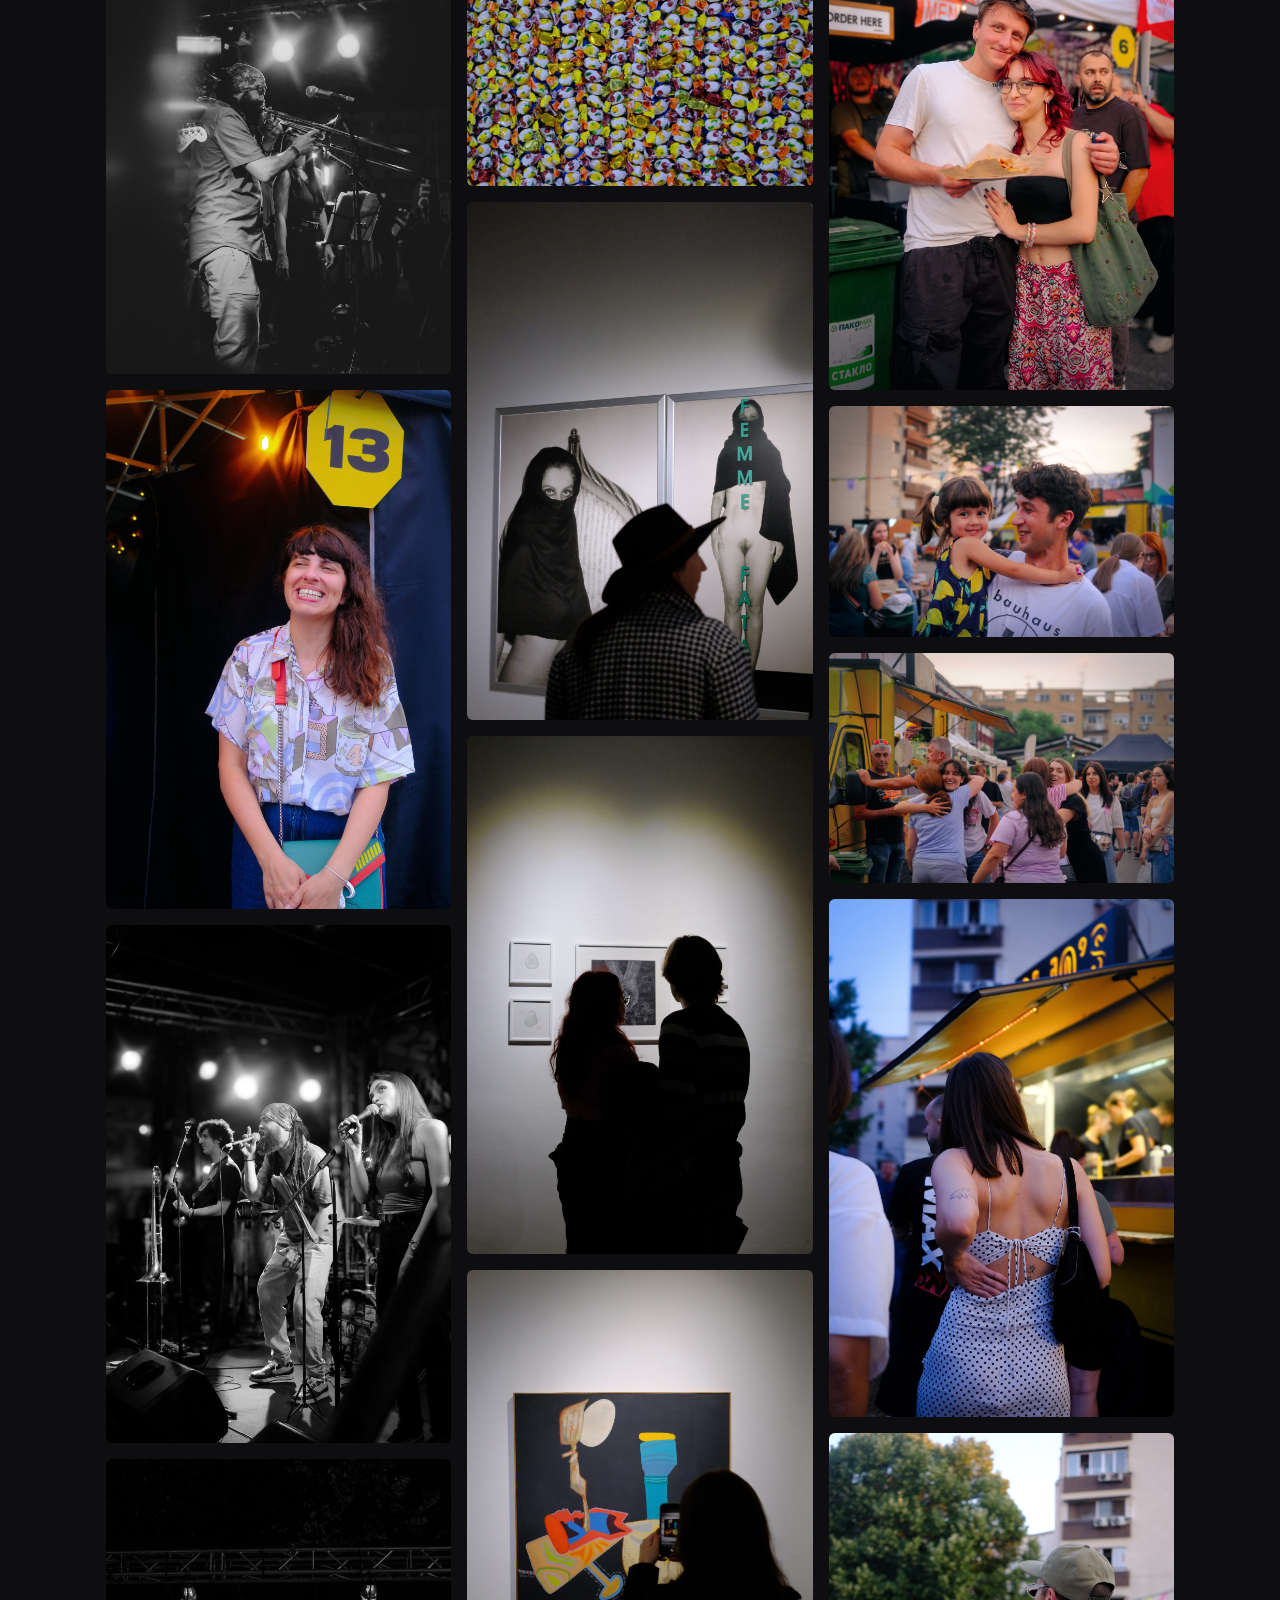
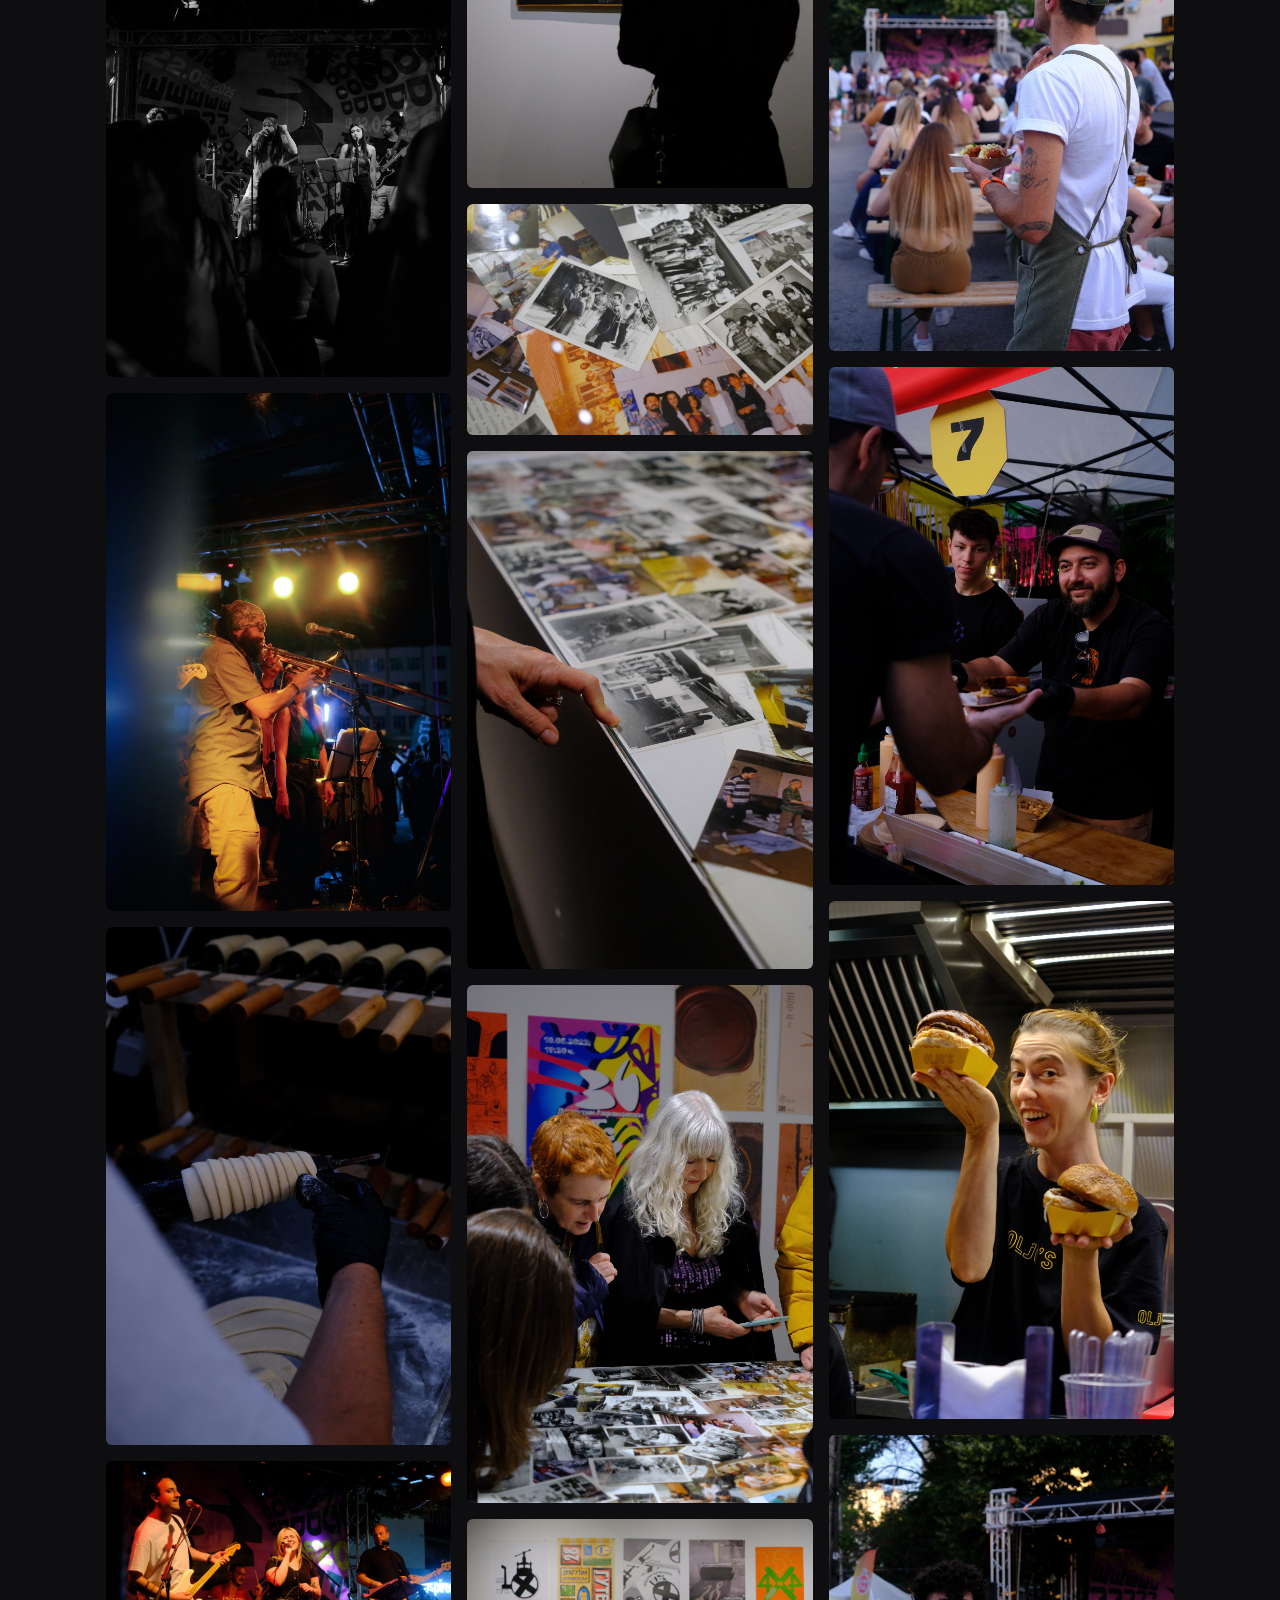
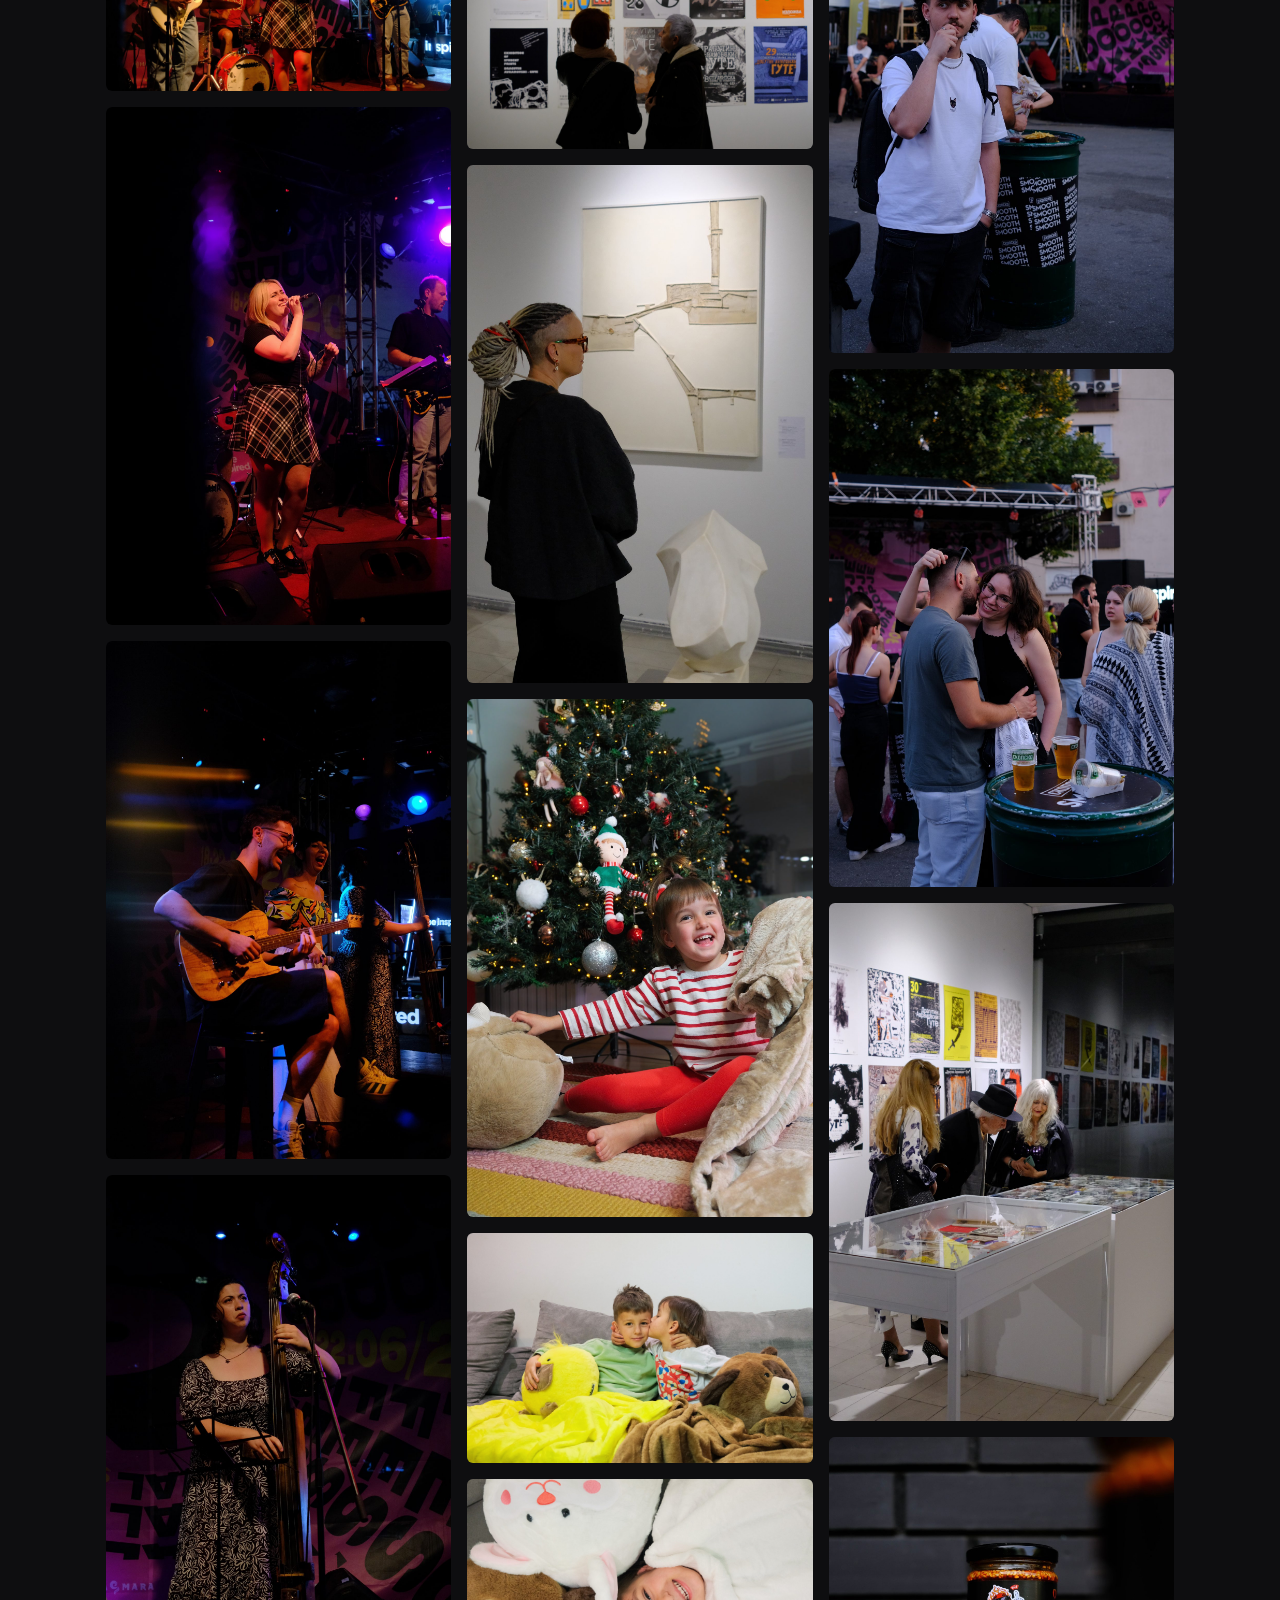
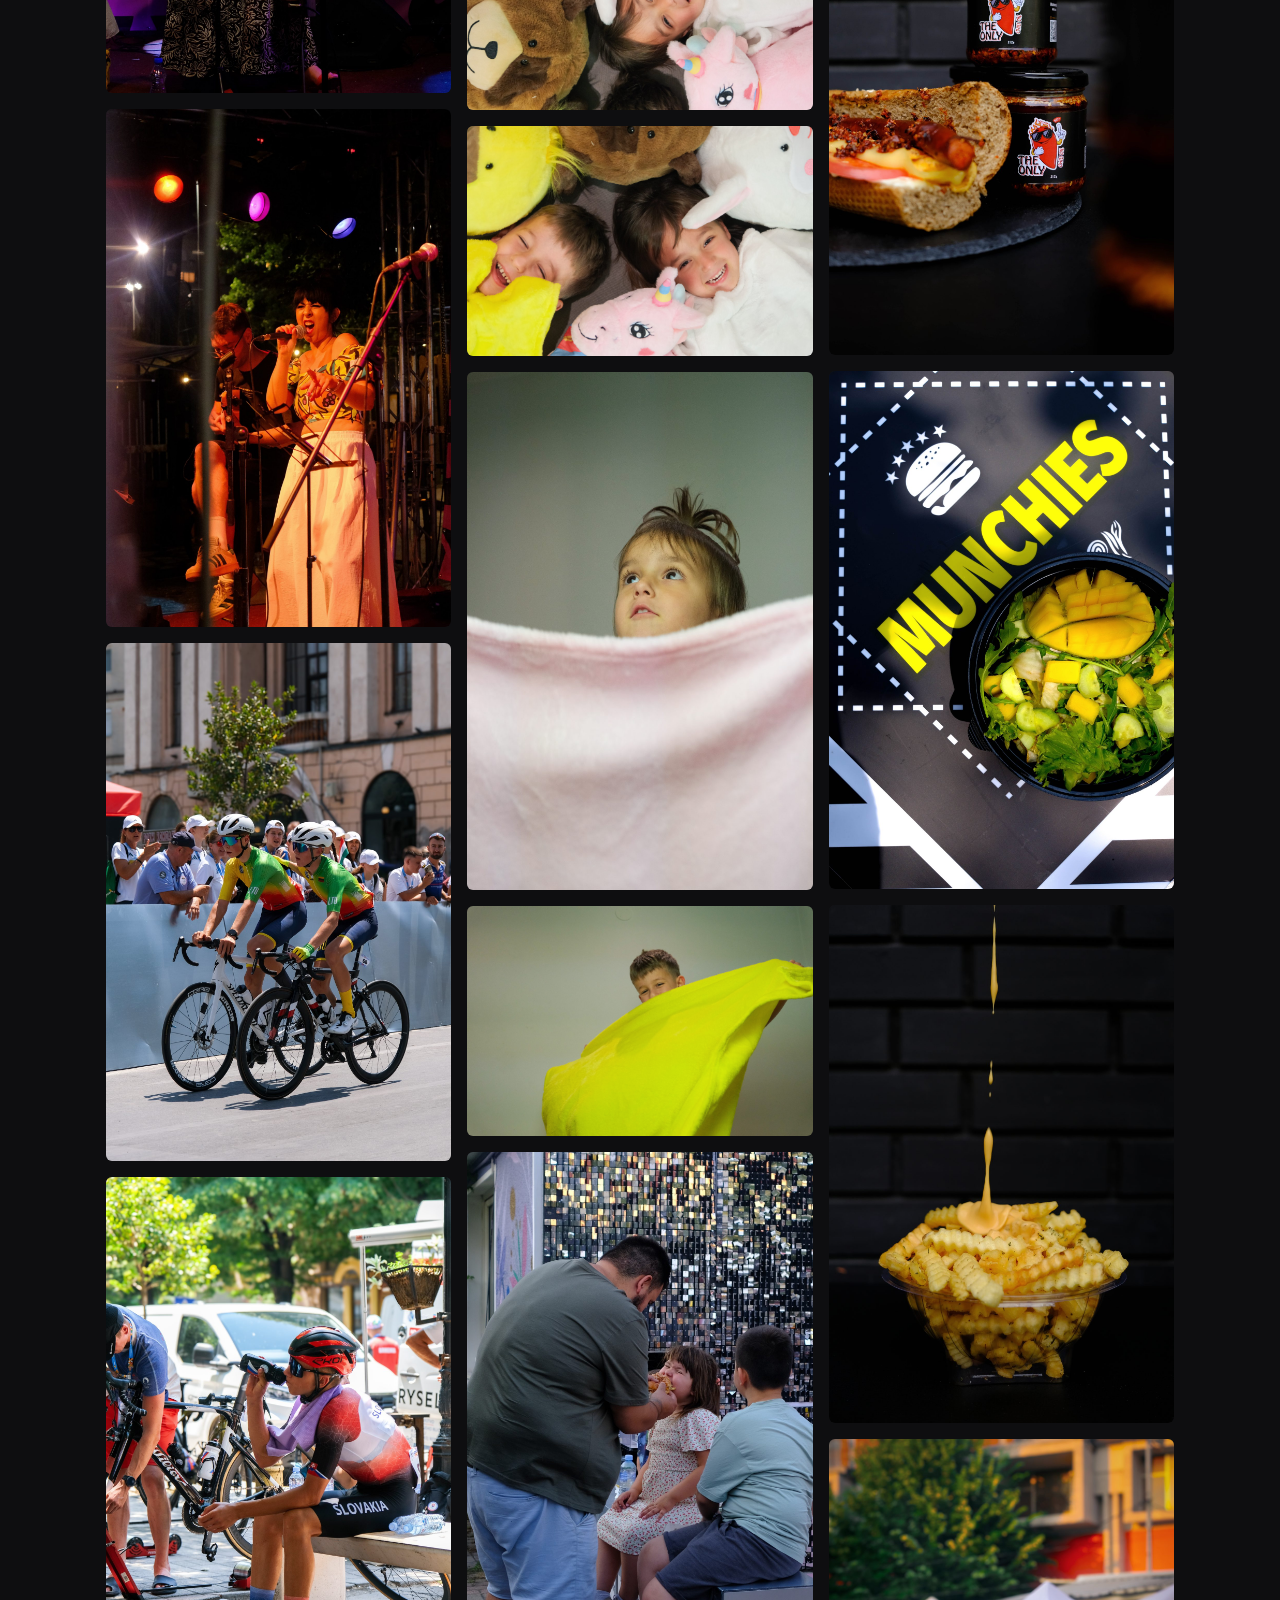
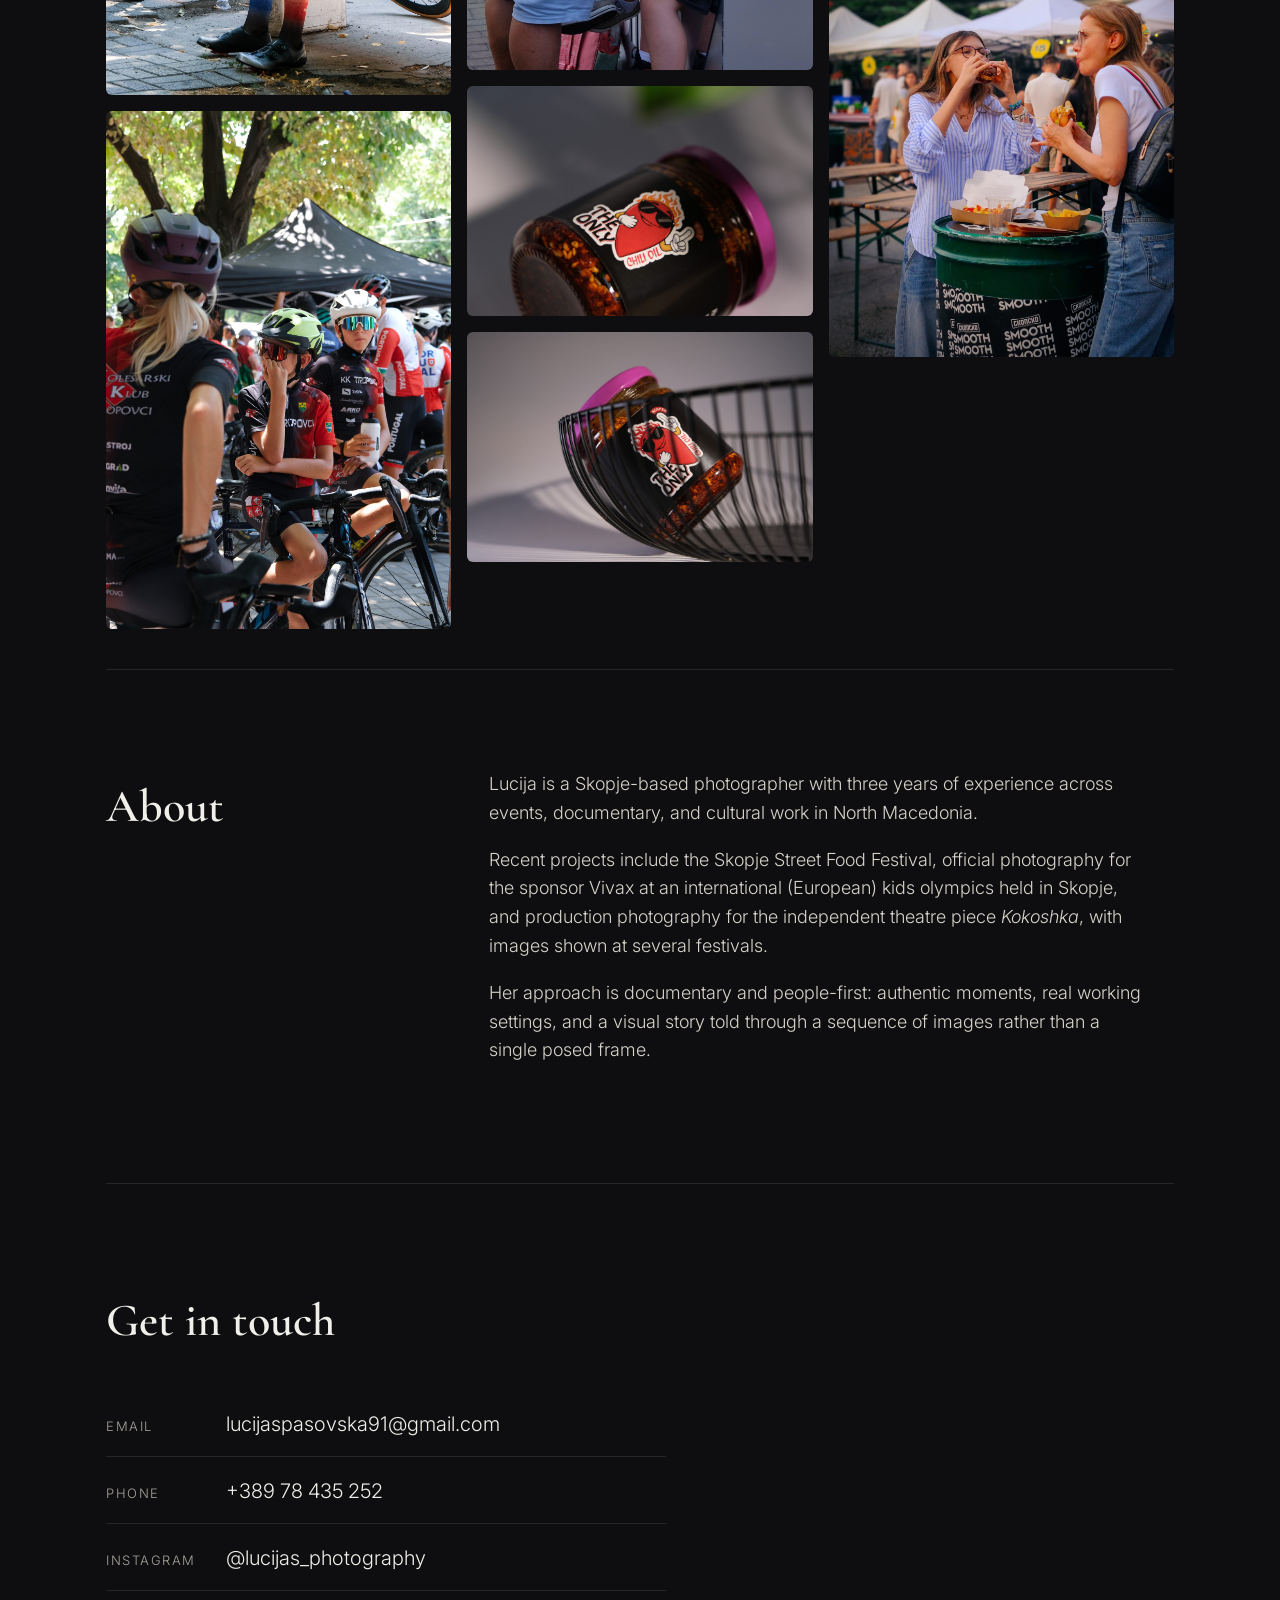
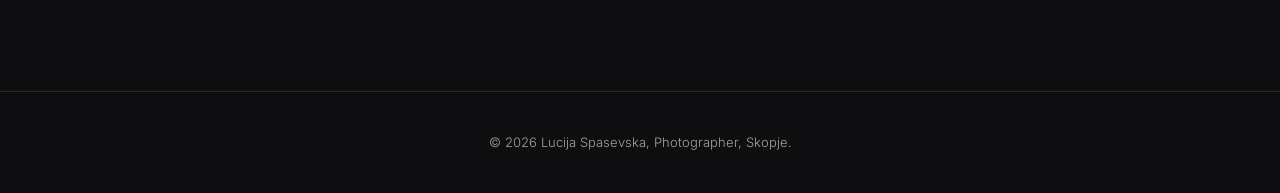
==== commit 2f6047e5: "Featured band image -> tile 44; correct 44 category to music" ====
--- a/index.html
+++ b/index.html
@@ -34,7 +34,7 @@
     <div class="hero-featured" aria-label="Featured photographs">
       <figure class="feat" data-file="12.jpg"><img src="images/12.jpg" alt="Featured: theatre performance" loading="eager"></figure>
       <figure class="feat" data-file="54.jpg"><img src="images/54.jpg" alt="Featured: festival moment" loading="eager"></figure>
-      <figure class="feat" data-file="45.jpg"><img src="images/45.jpg" alt="Featured: live music" loading="eager"></figure>
+      <figure class="feat" data-file="44.jpg"><img src="images/44.jpg" alt="Featured: live music" loading="eager"></figure>
     </div>
   </div>
 </section>
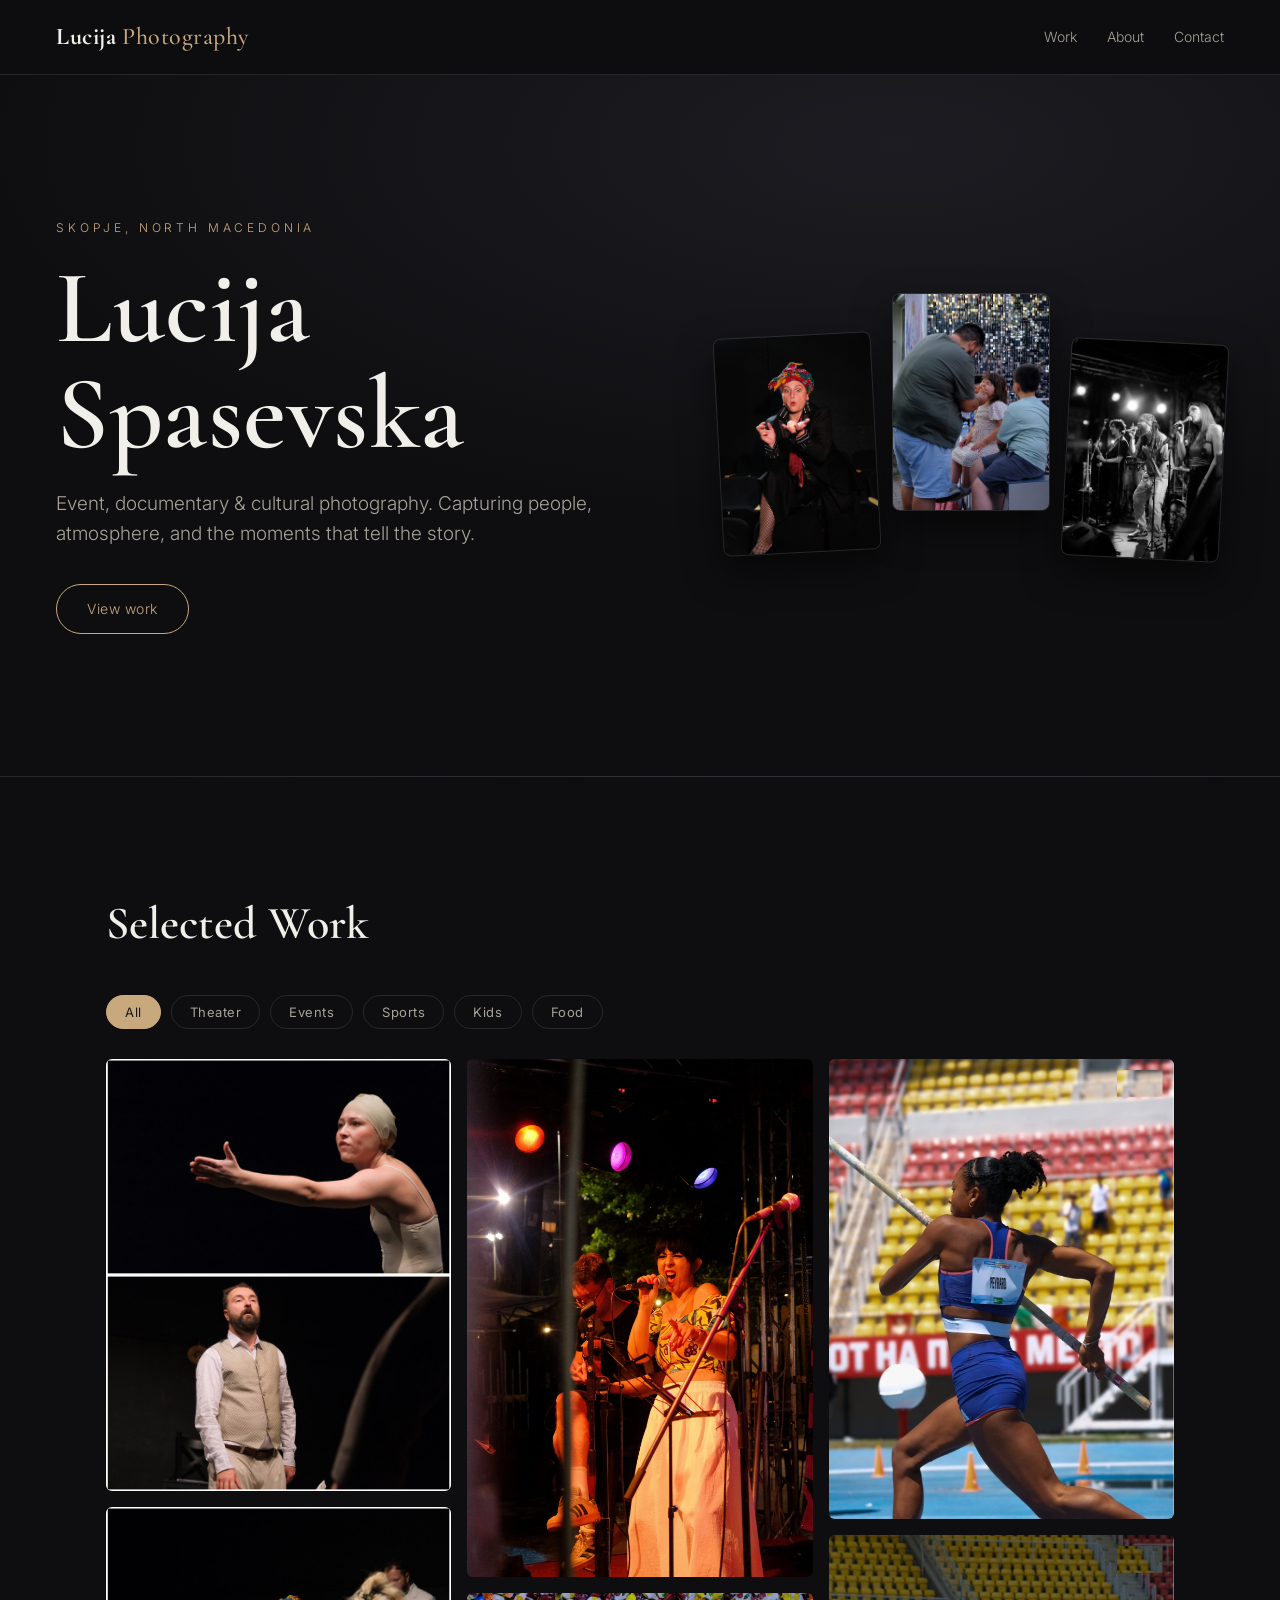
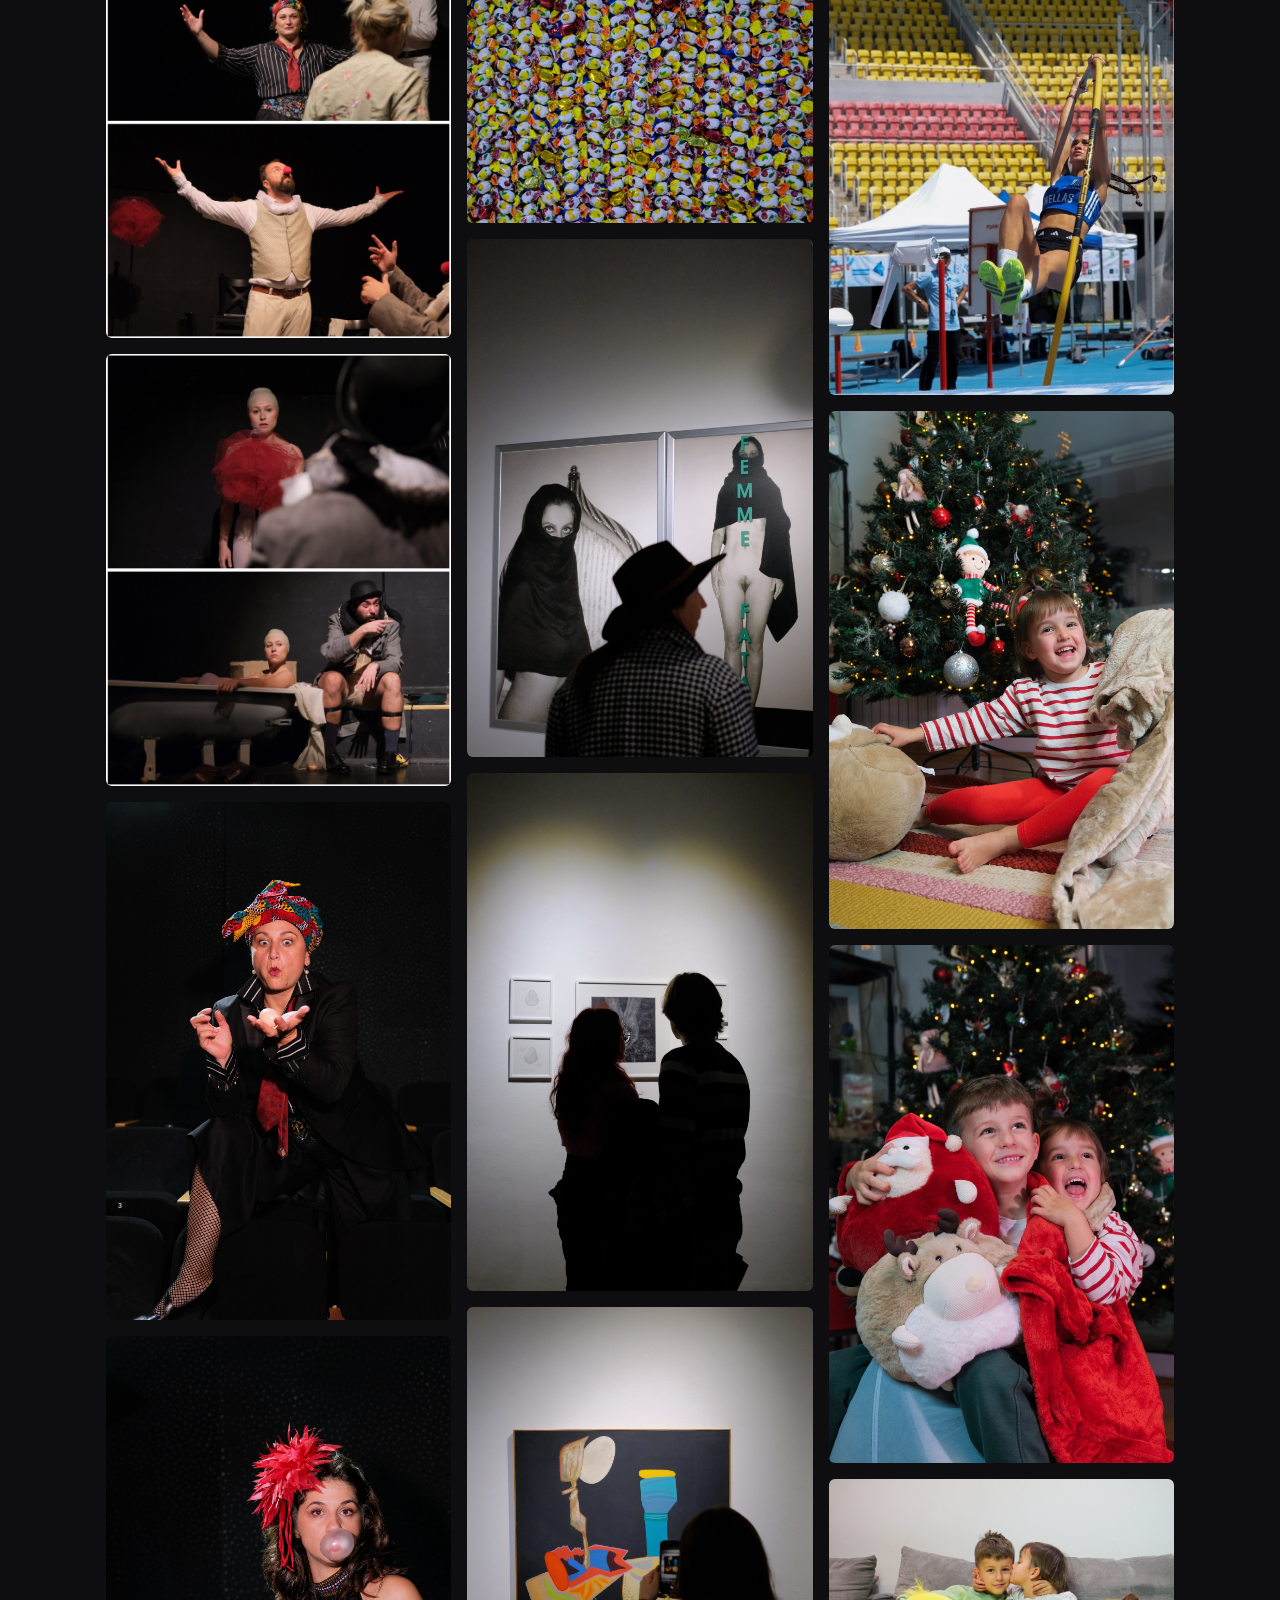
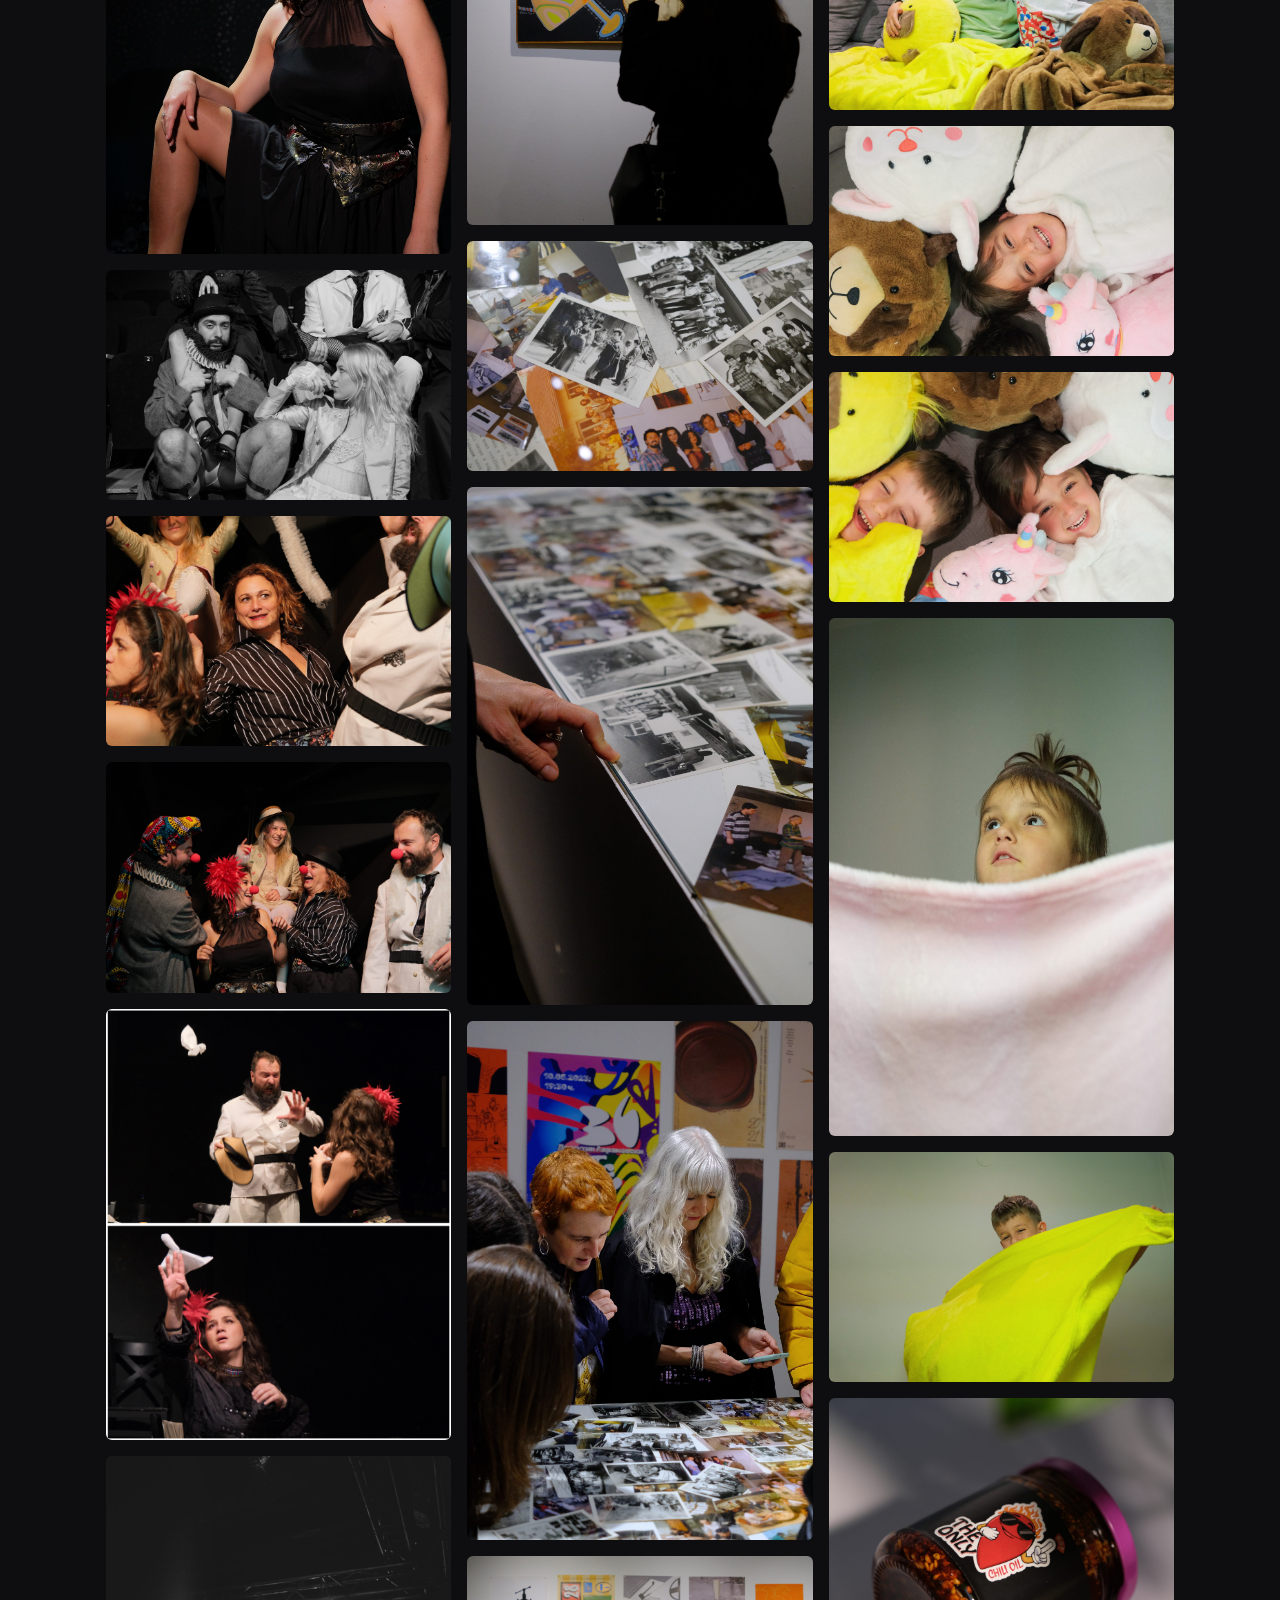
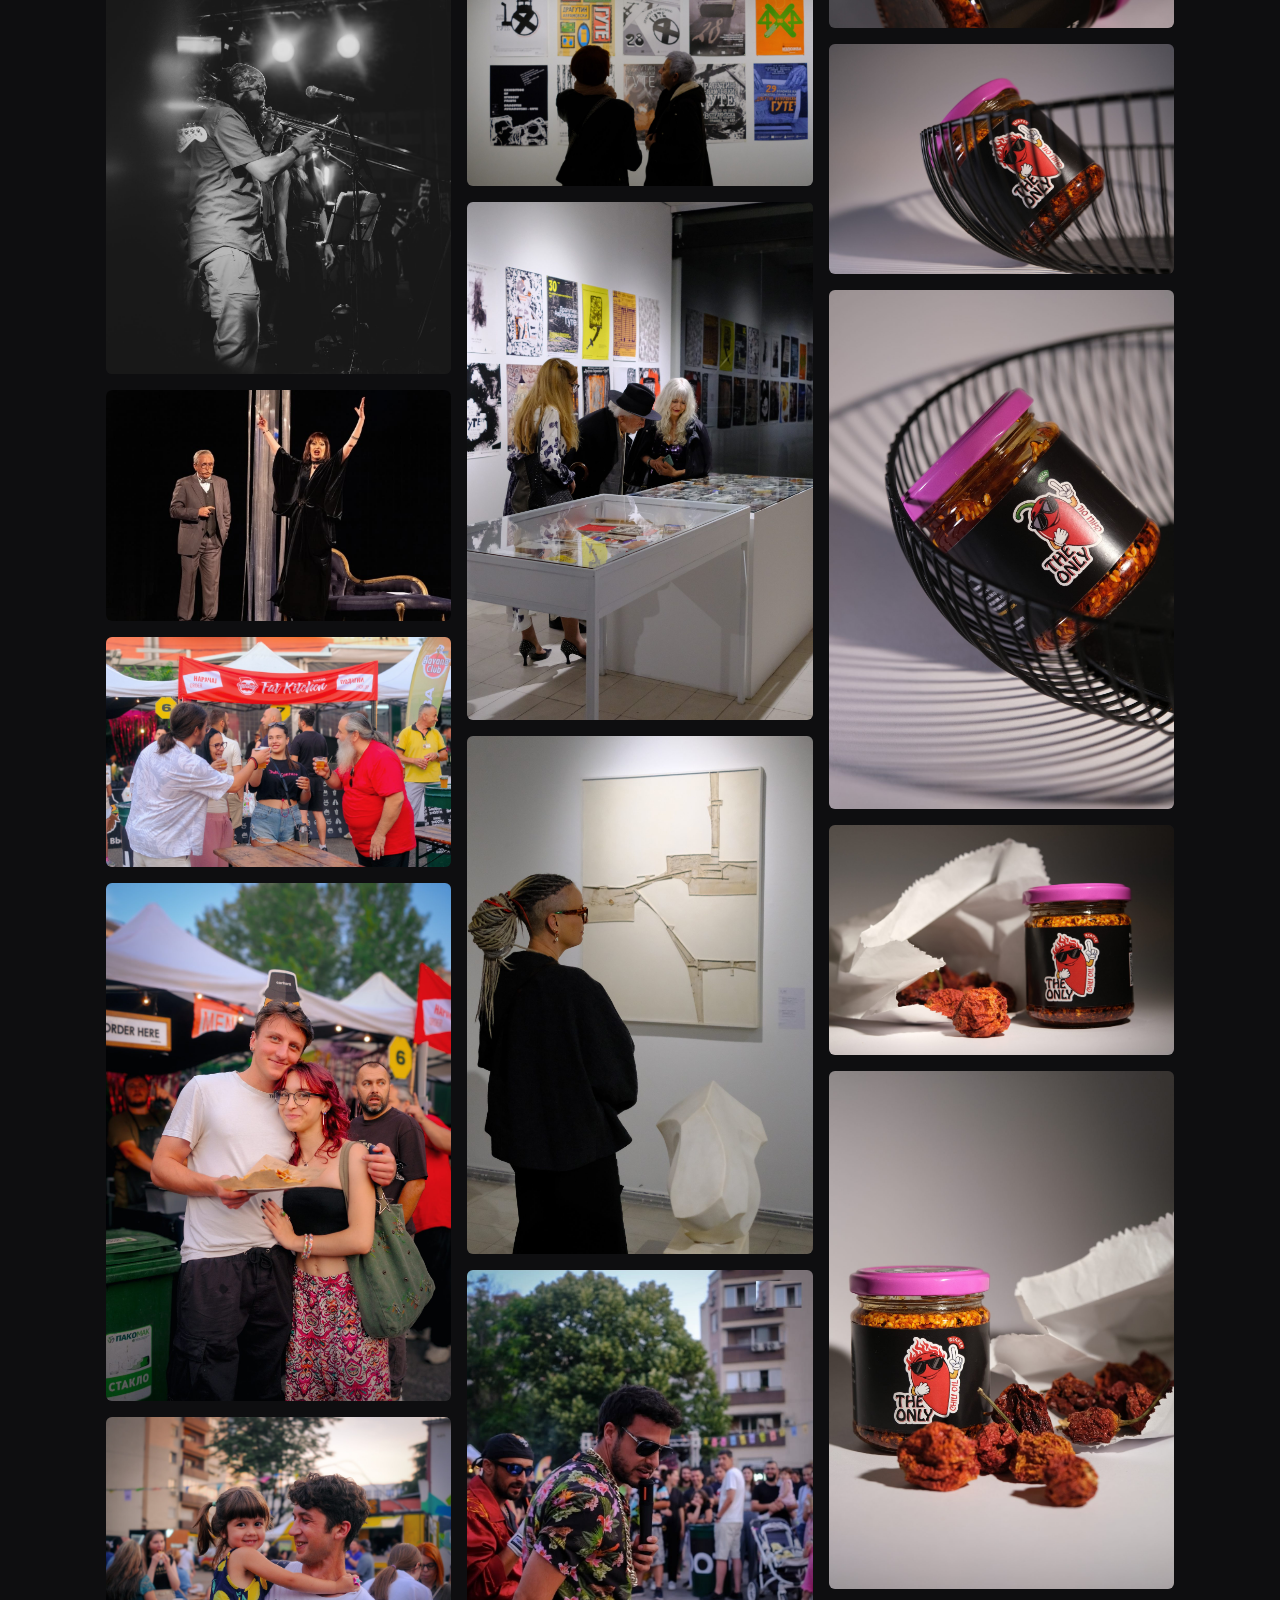
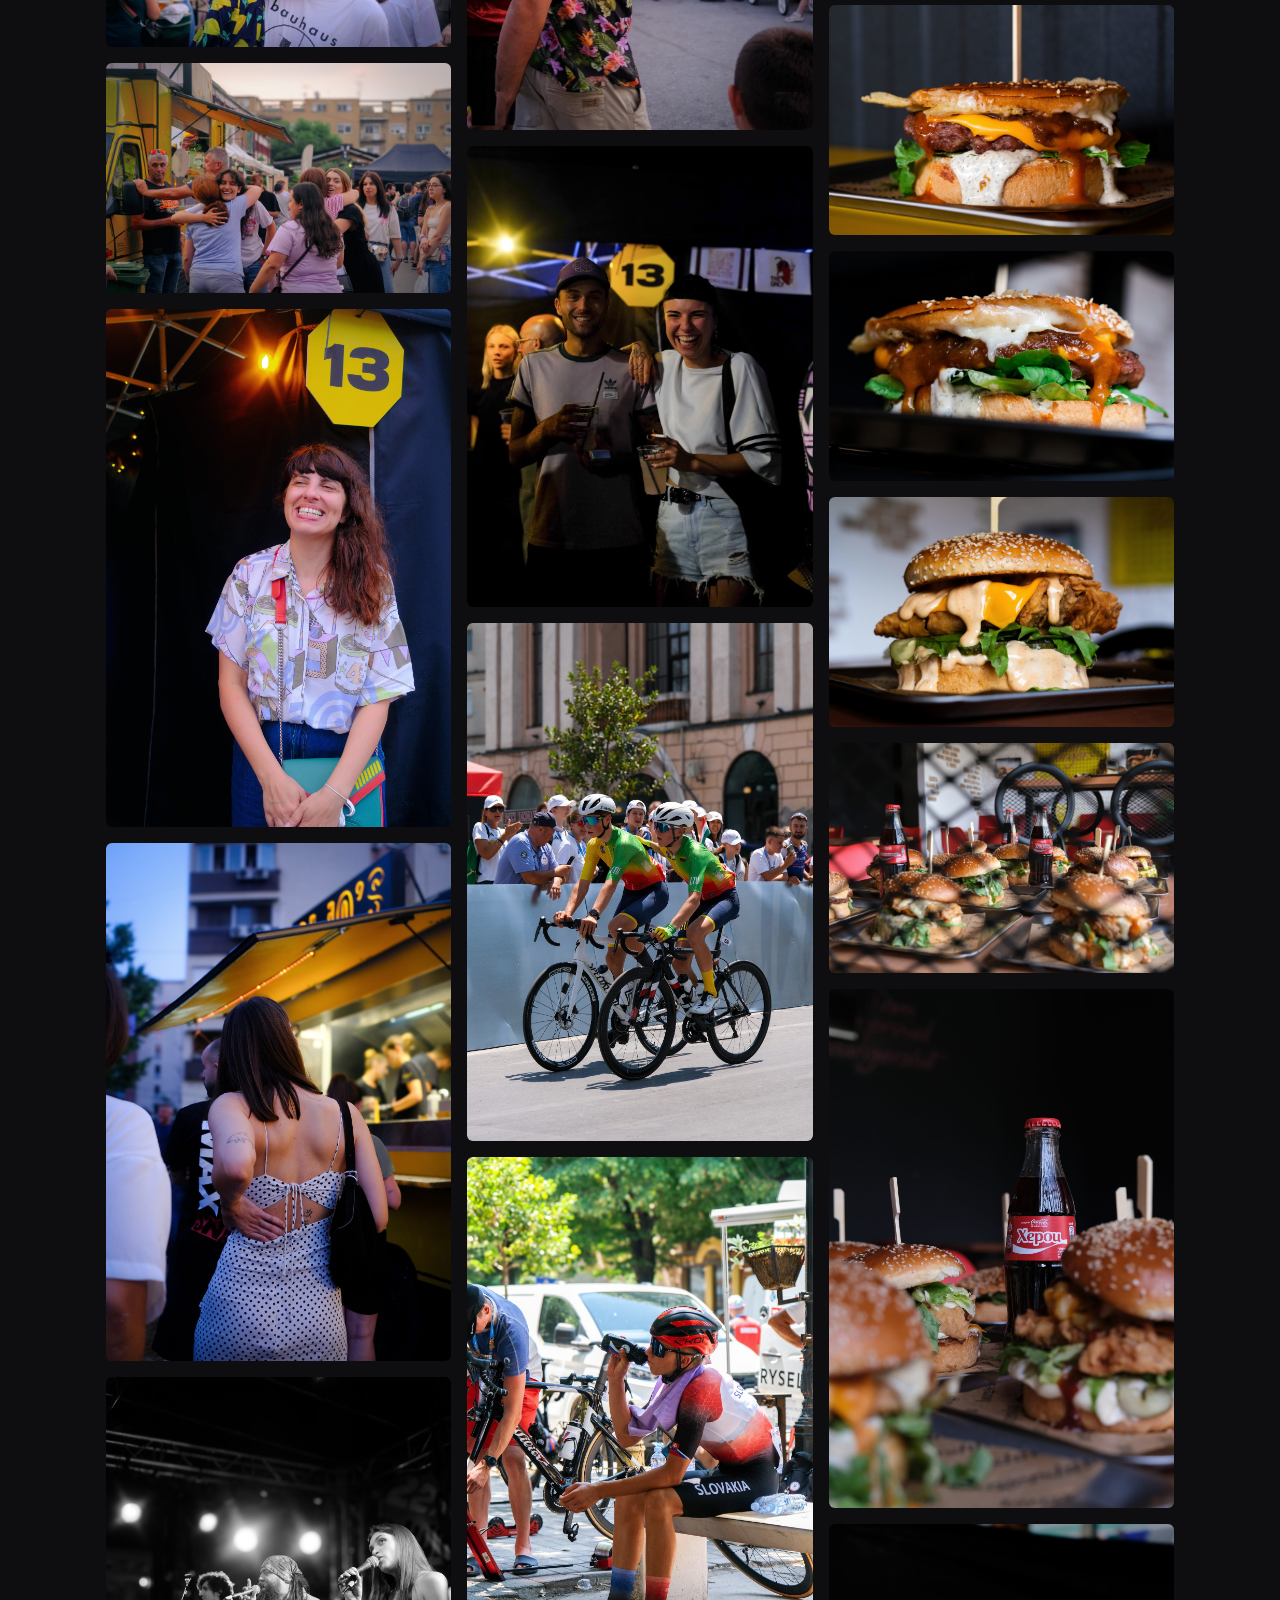
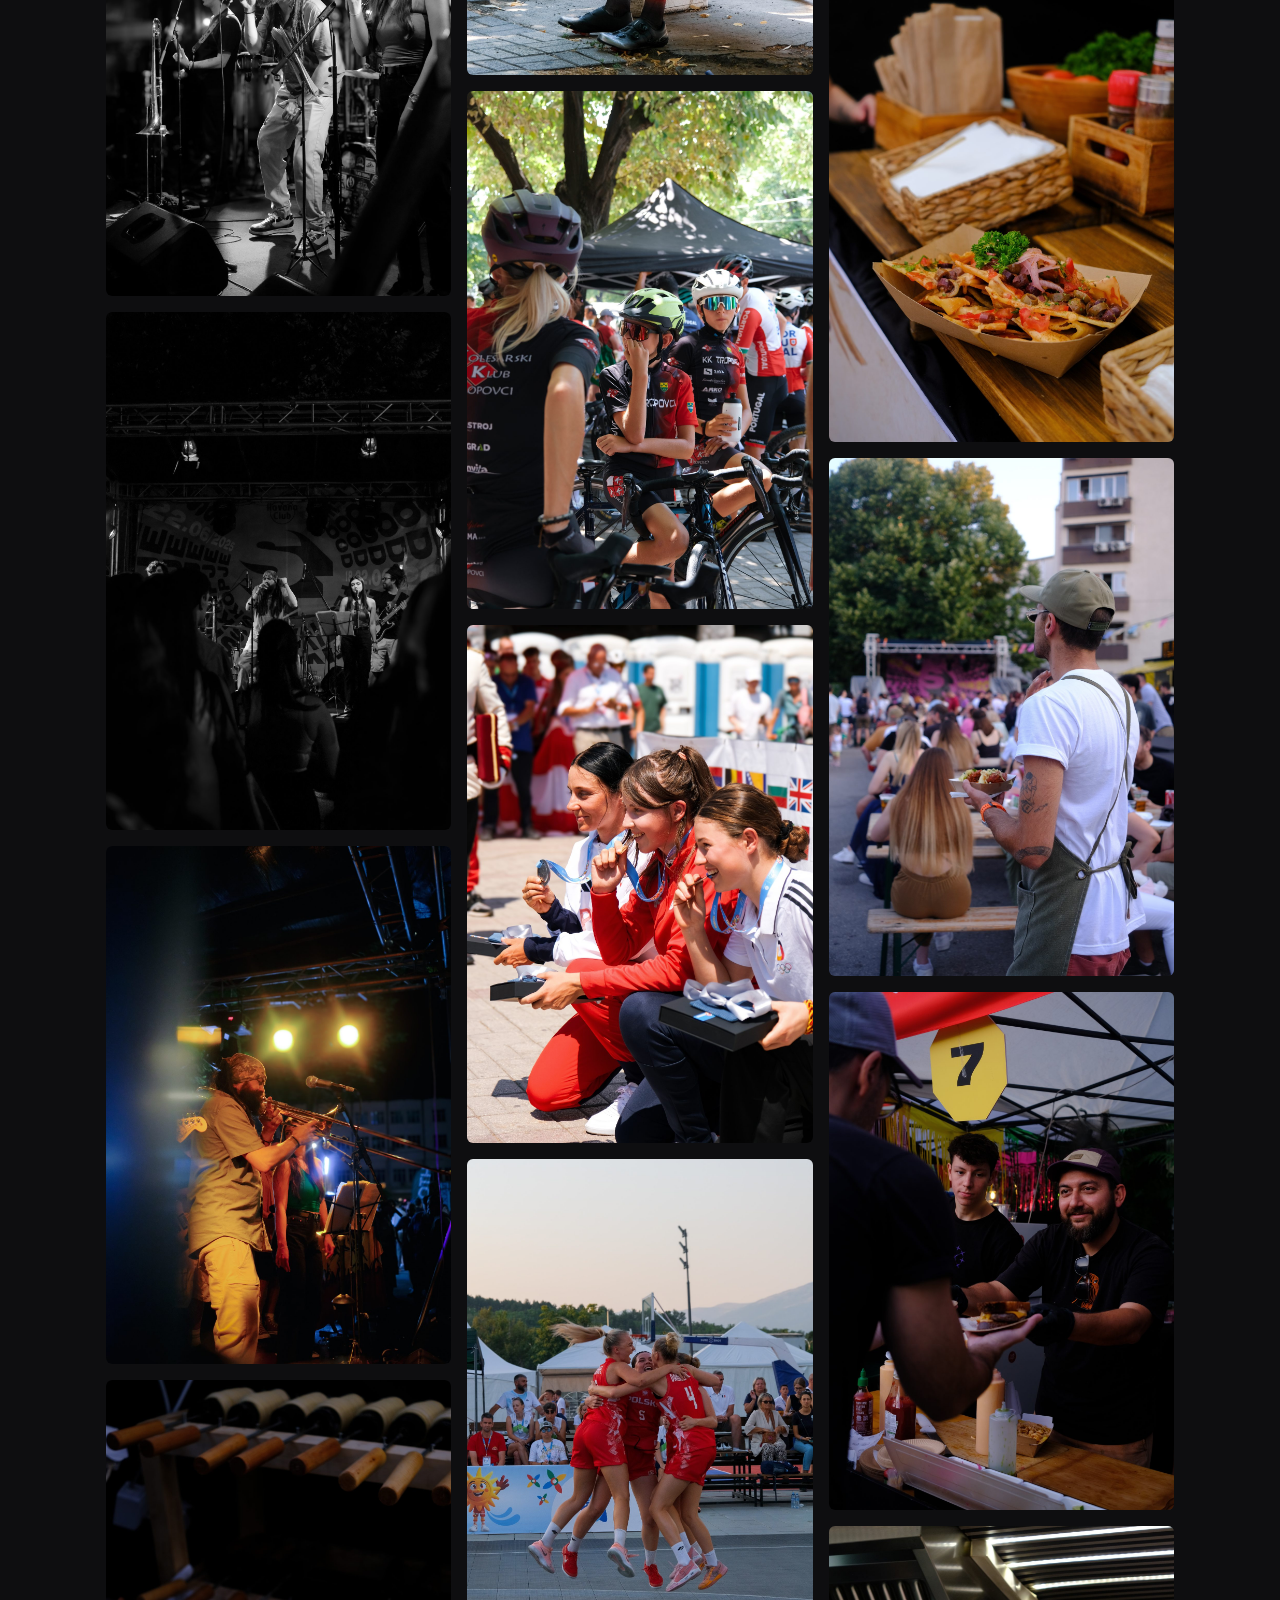
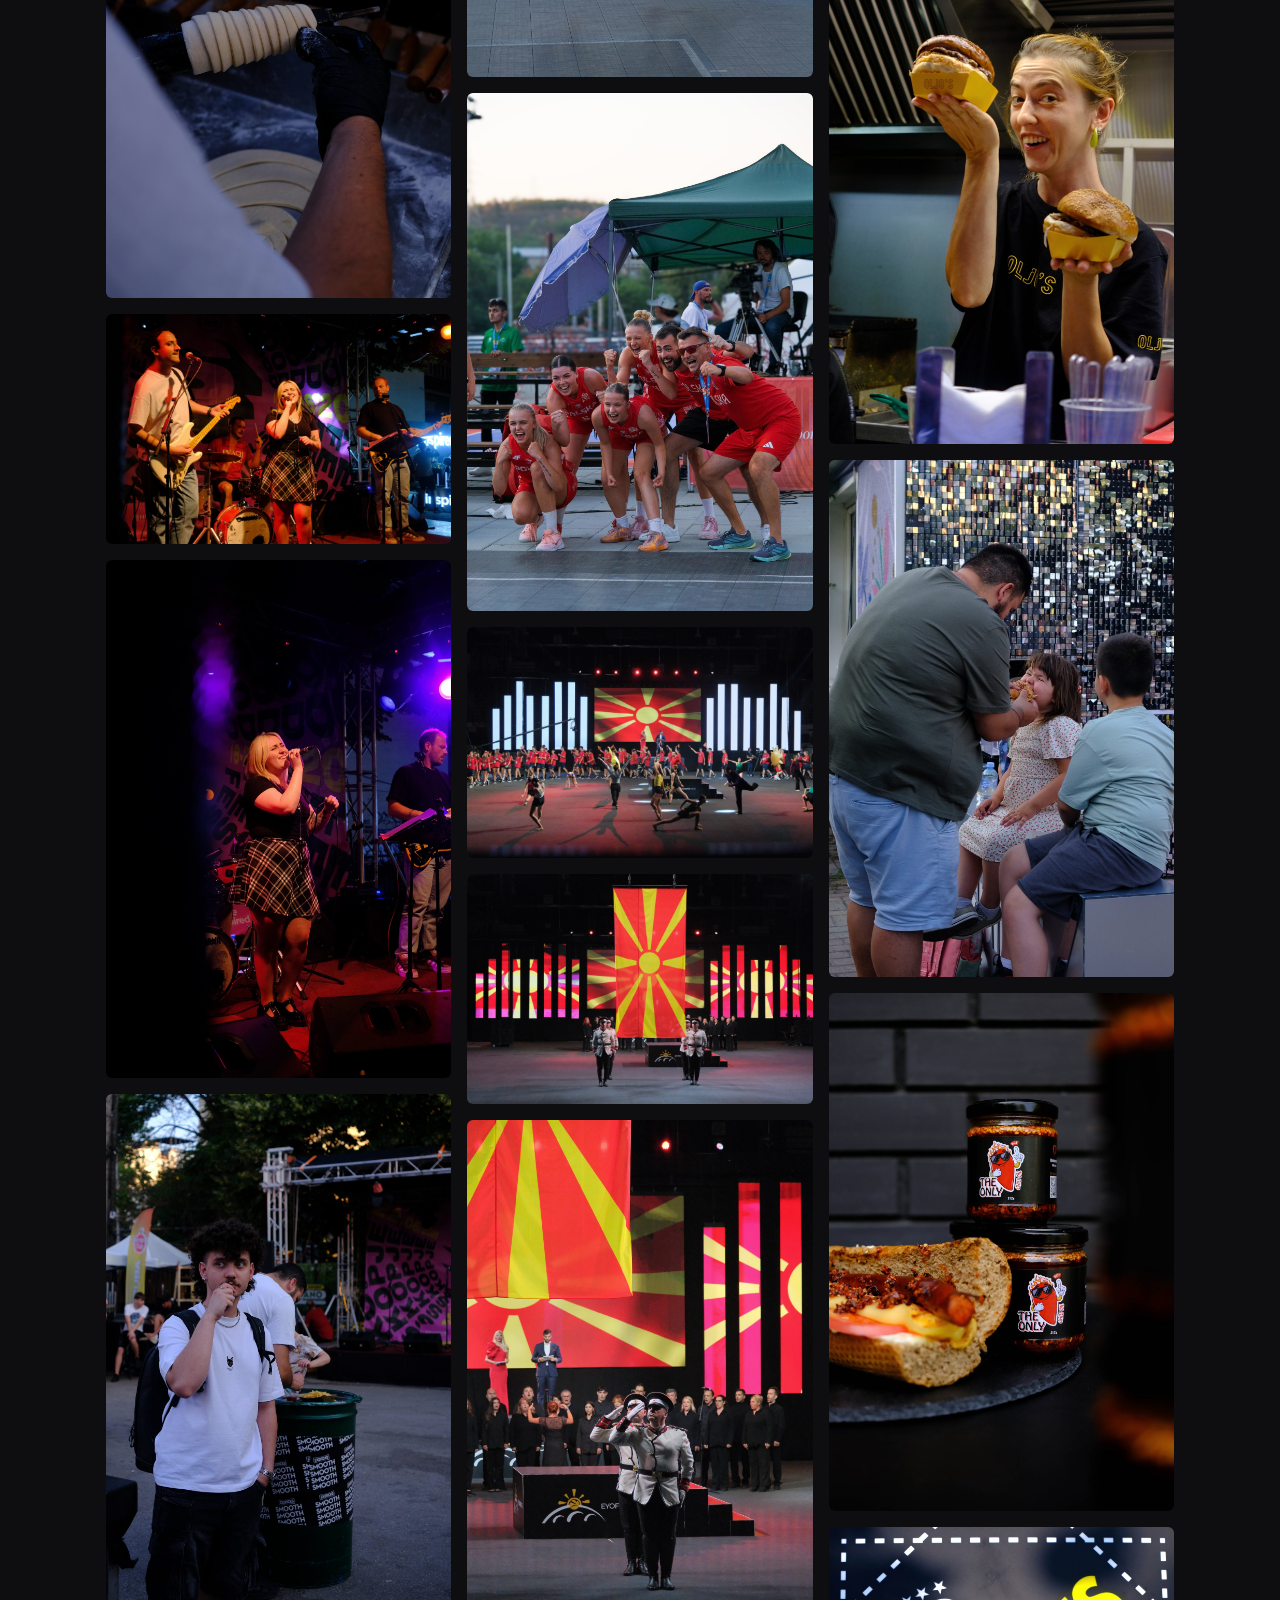
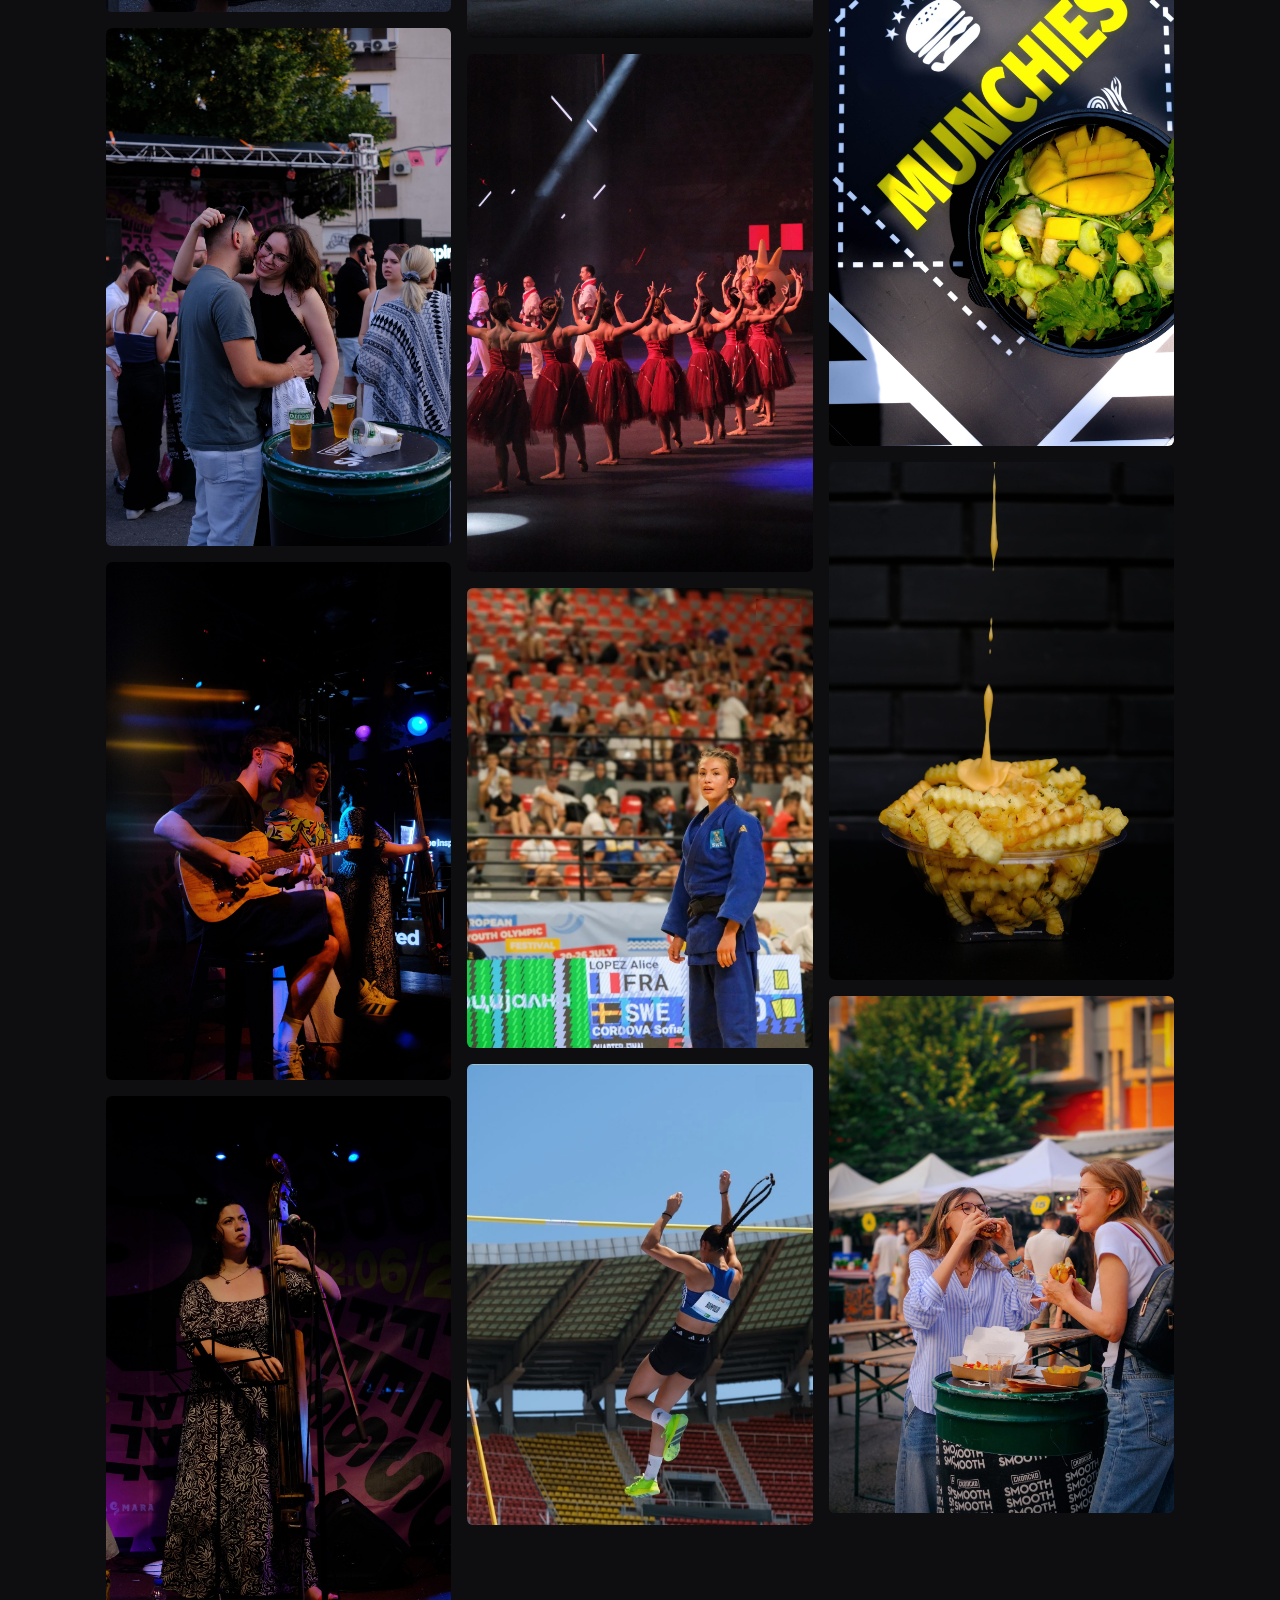
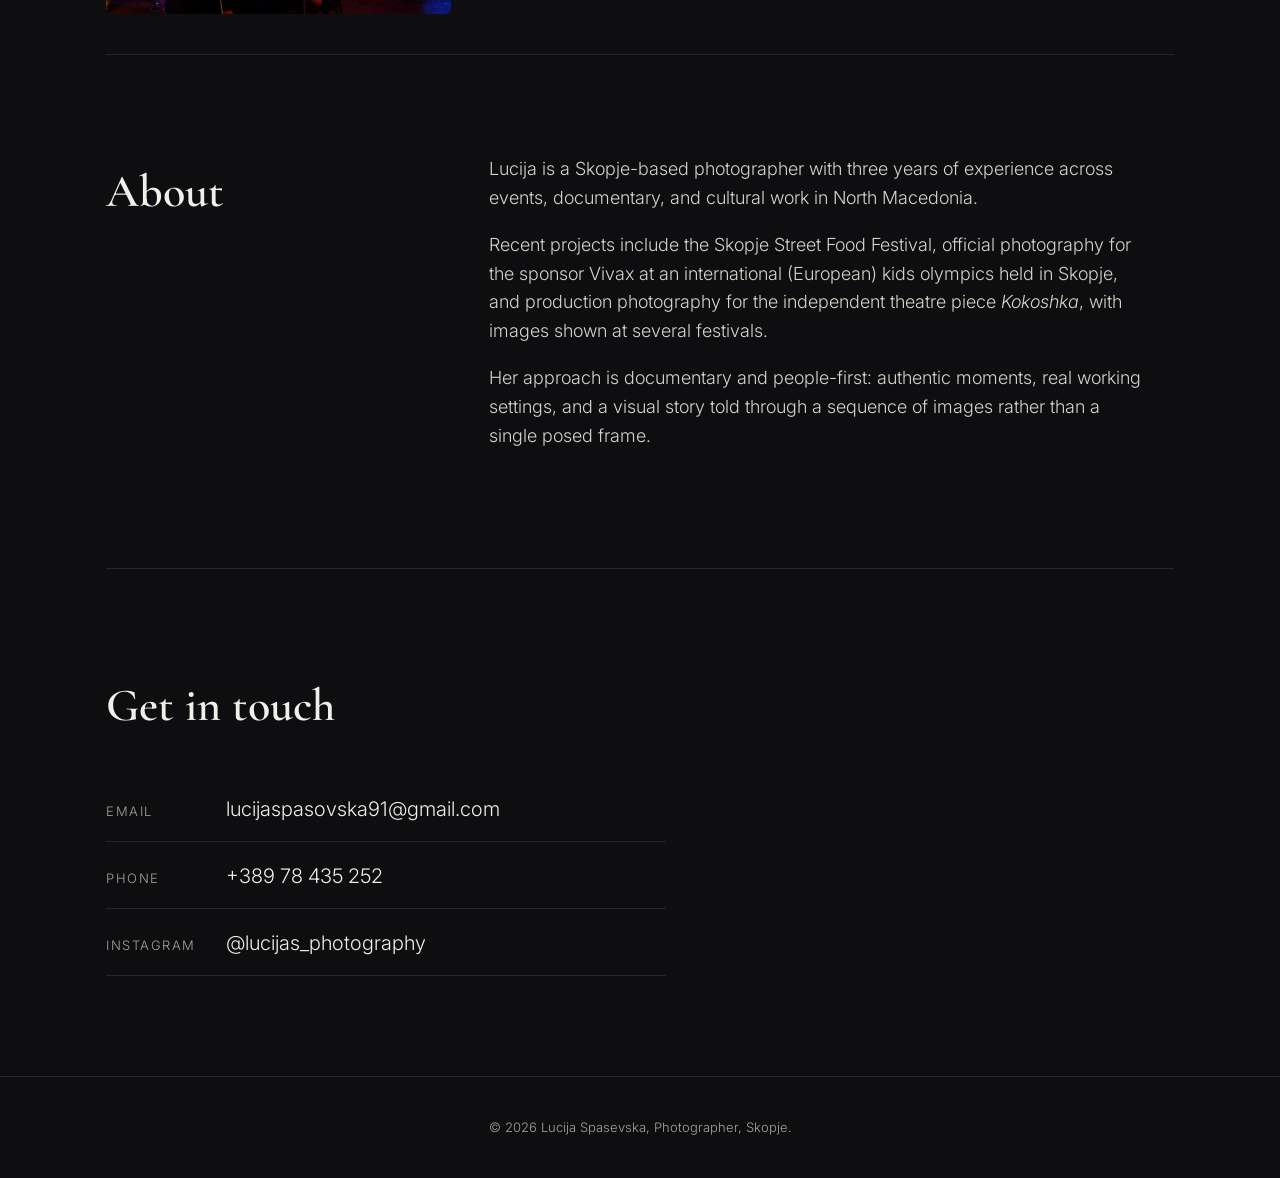
==== commit 1de8b62a: "Rename Music->Events; merge Exhibition->Events, Ceremony->Sports; move 38-68 to Events; 54 to Food" ====
--- a/index.html
+++ b/index.html
@@ -45,10 +45,8 @@
     <div class="filters" id="filters">
       <button class="filter active" data-cat="all">All</button>
       <button class="filter" data-cat="theater">Theater</button>
-      <button class="filter" data-cat="music">Music</button>
+      <button class="filter" data-cat="events">Events</button>
       <button class="filter" data-cat="sports">Sports</button>
-      <button class="filter" data-cat="ceremony">Ceremony</button>
-      <button class="filter" data-cat="exhibition">Exhibition</button>
       <button class="filter" data-cat="kids">Kids</button>
       <button class="filter" data-cat="food">Food</button>
     </div>
